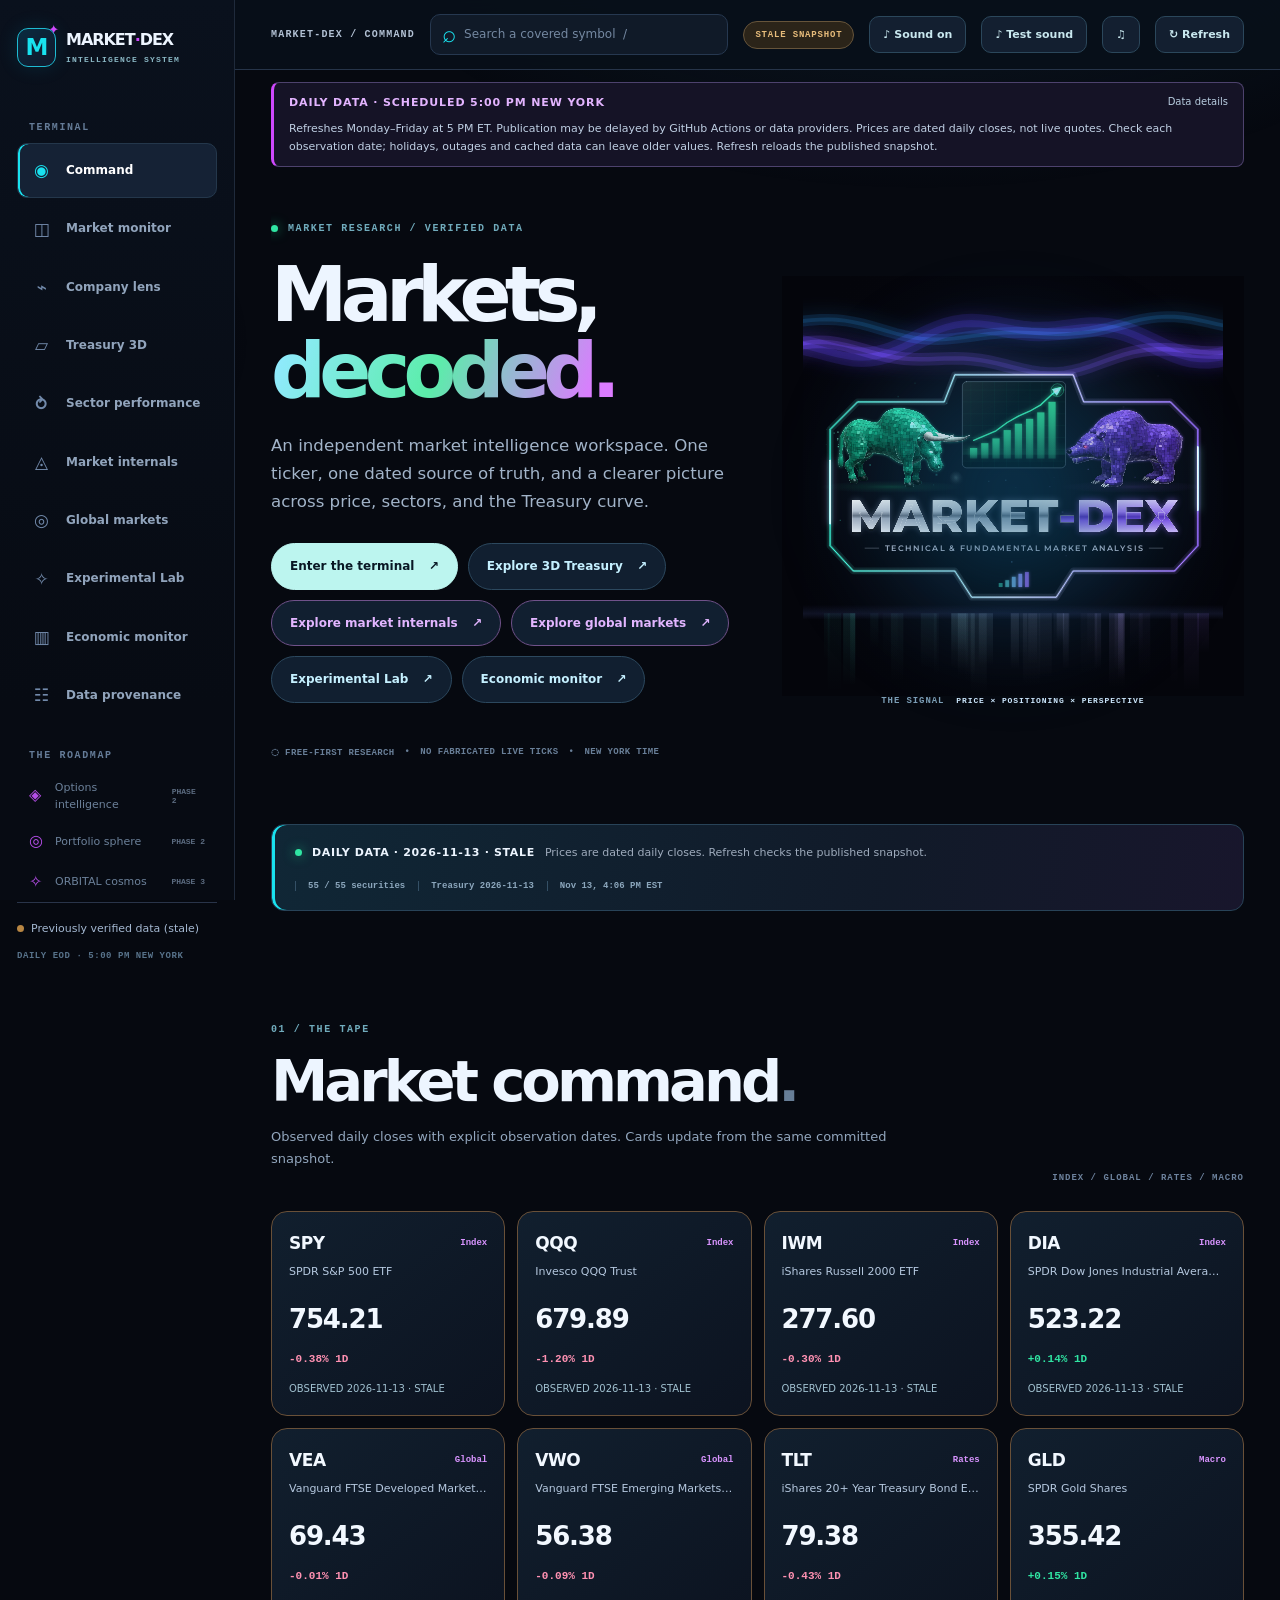
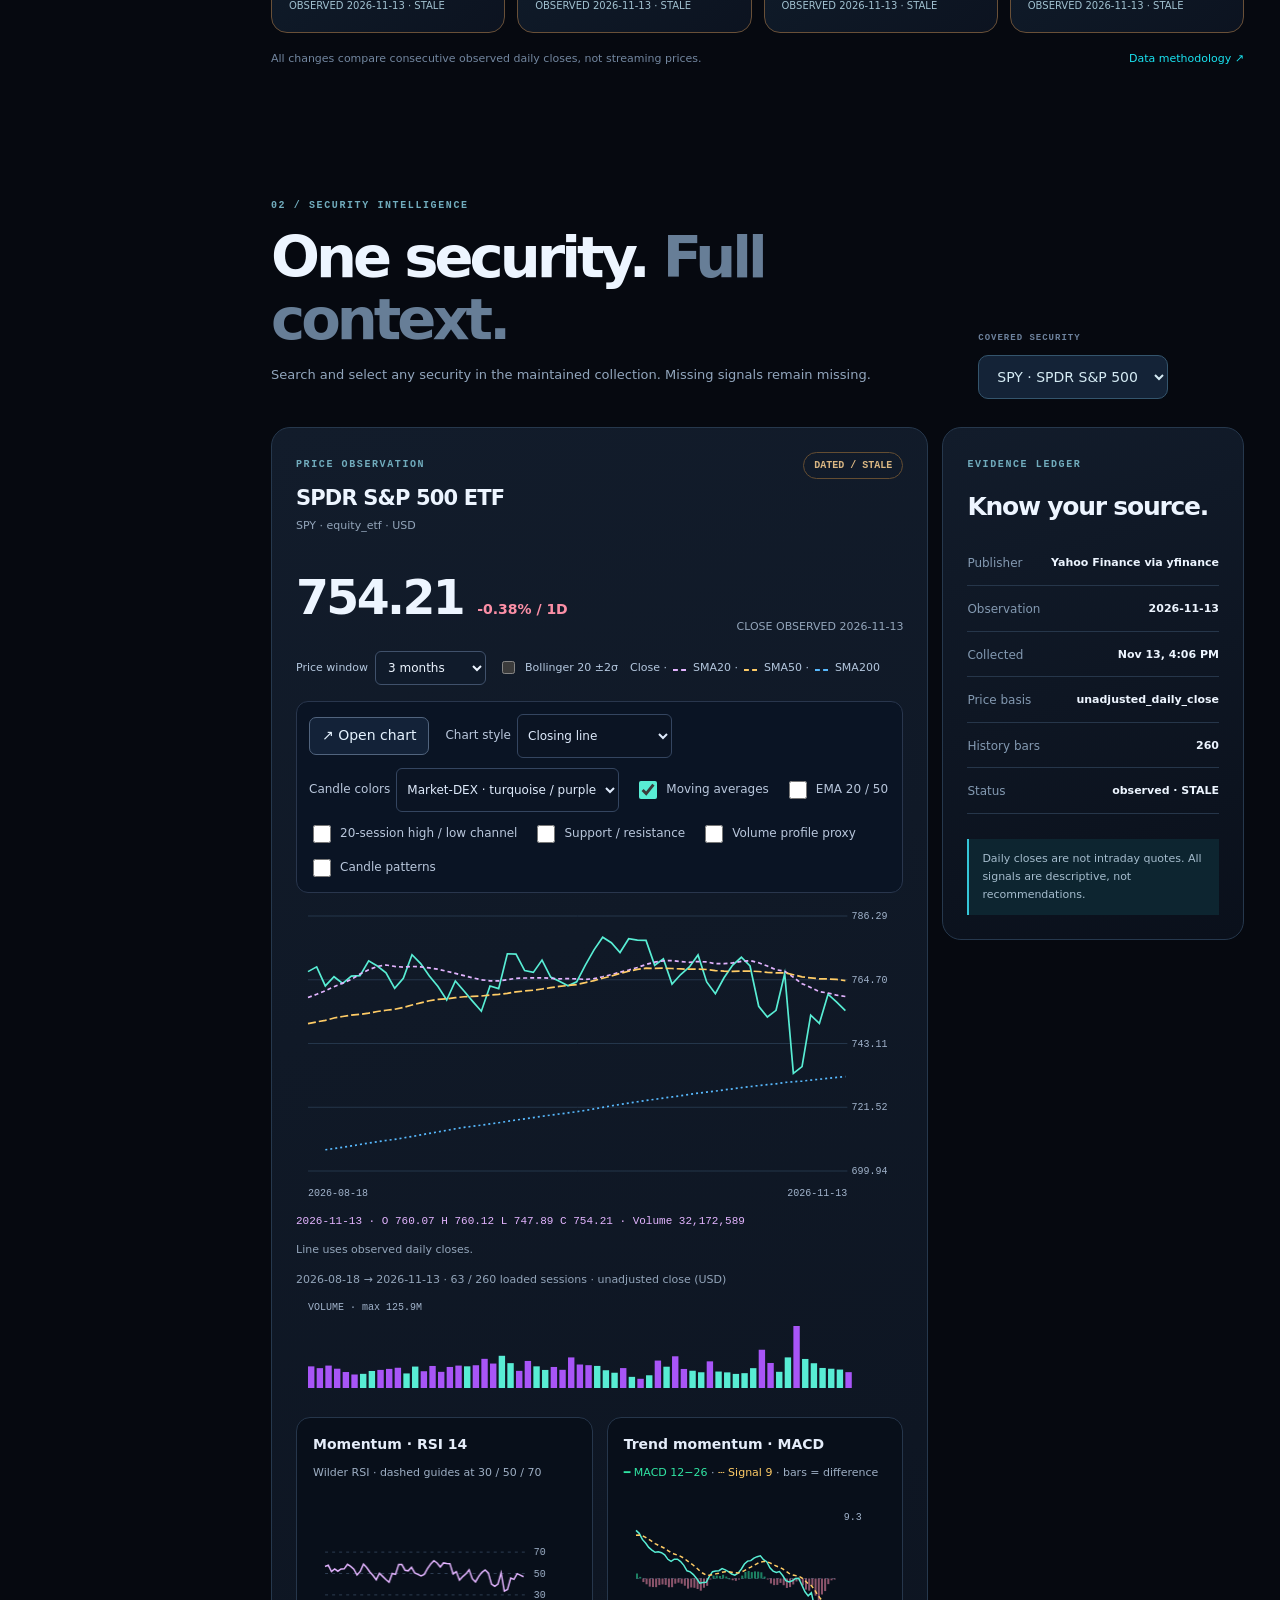
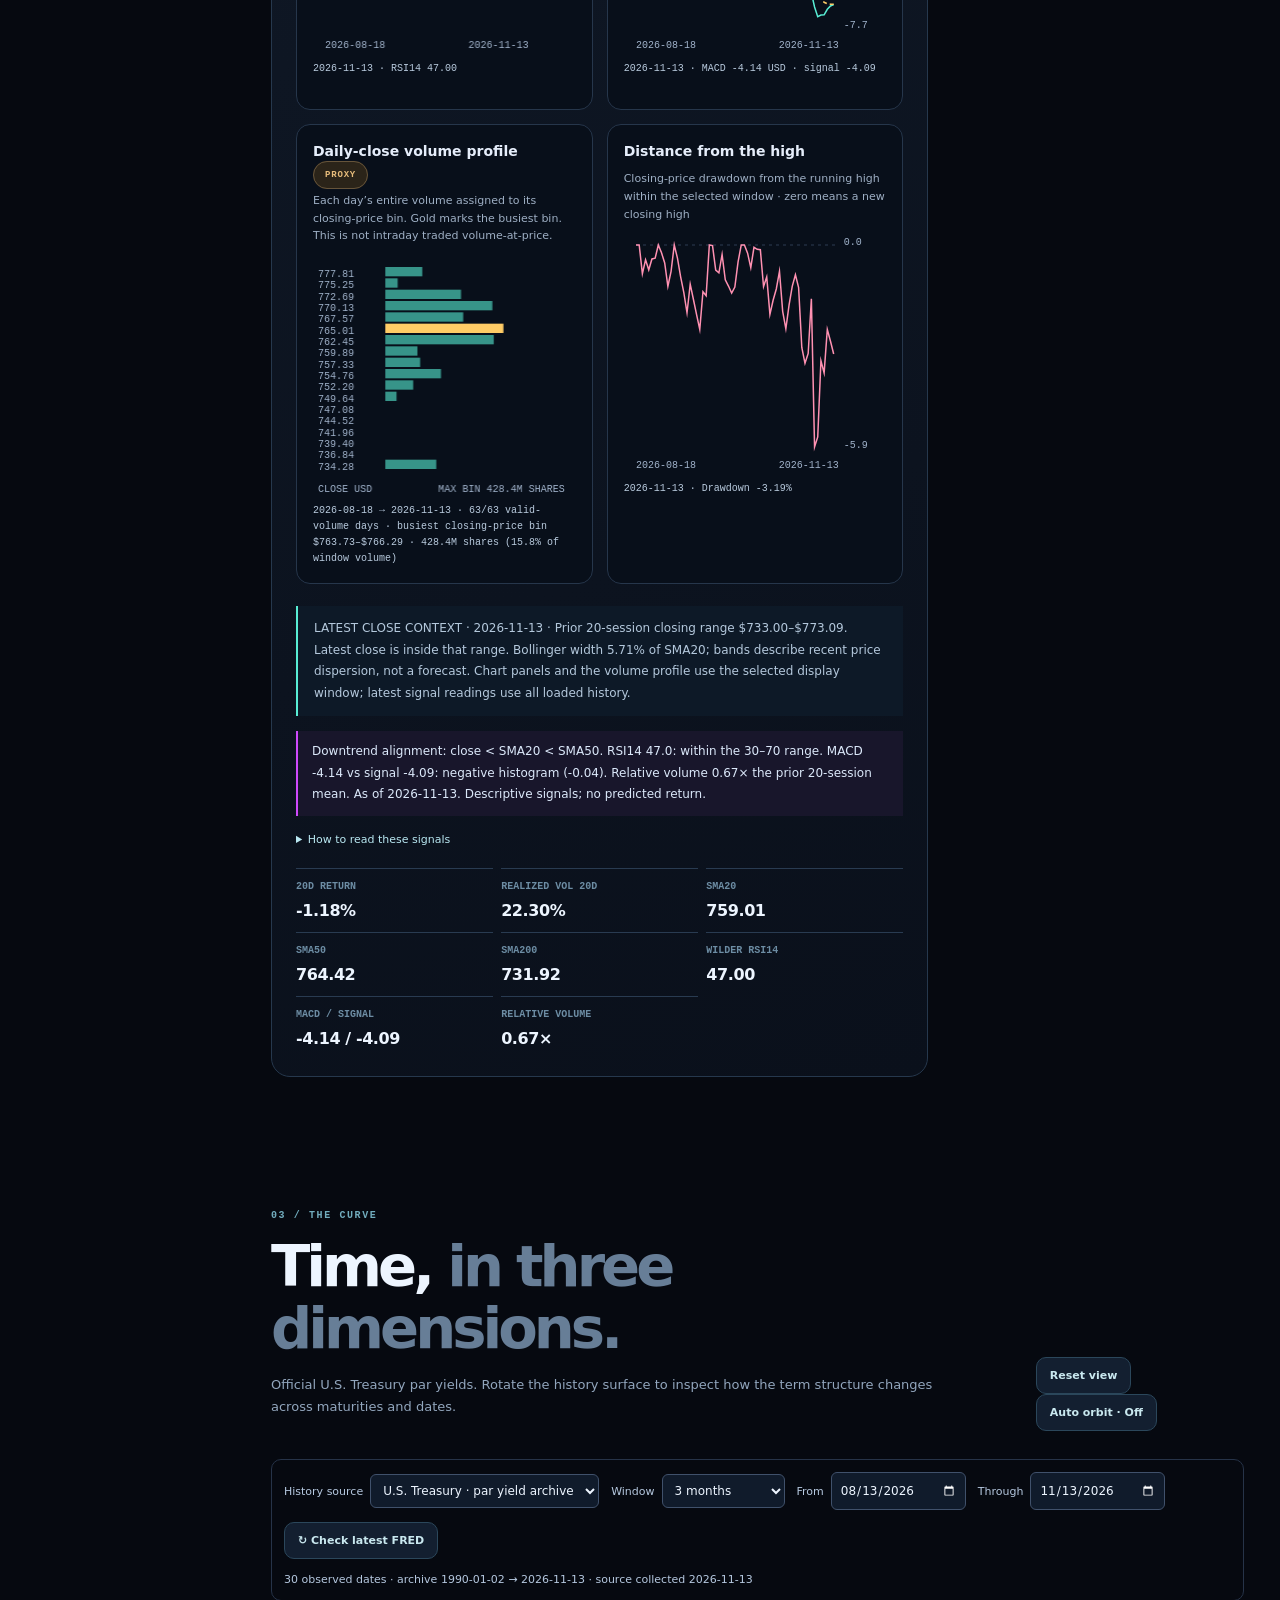
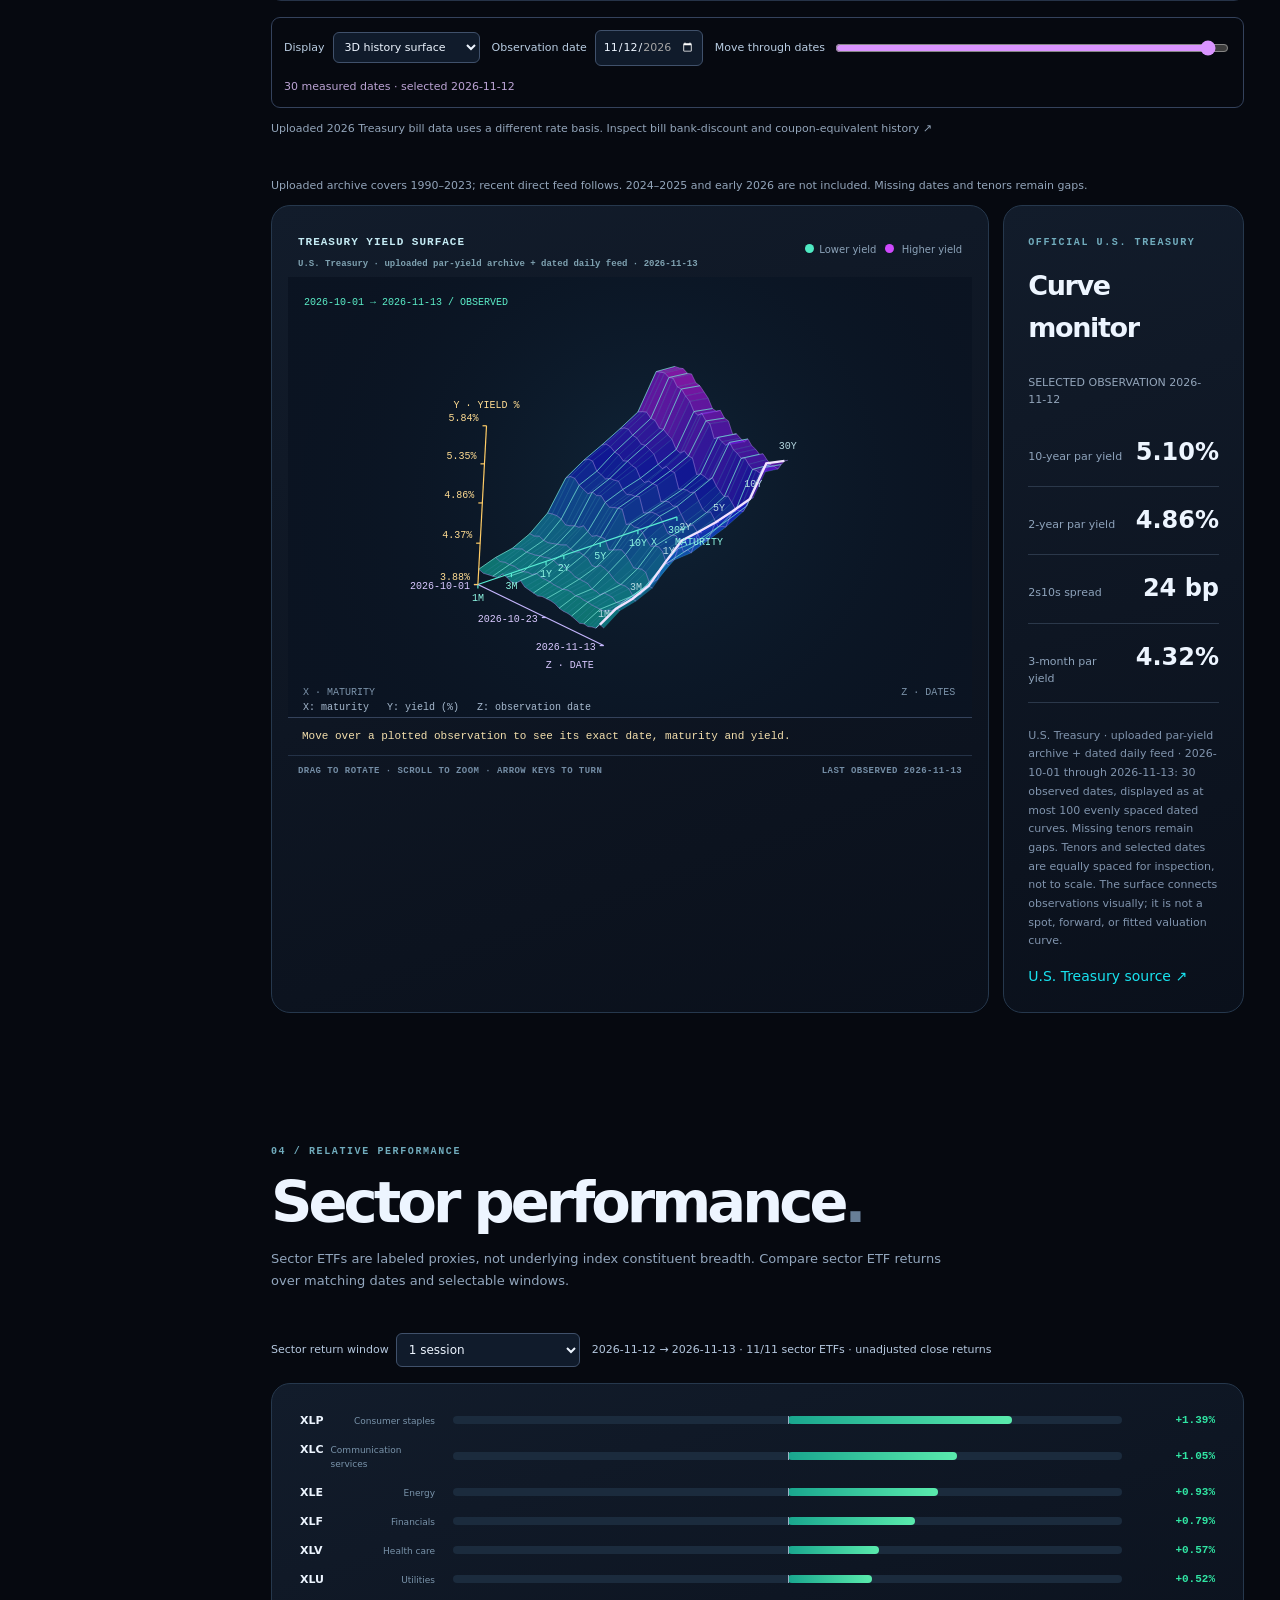
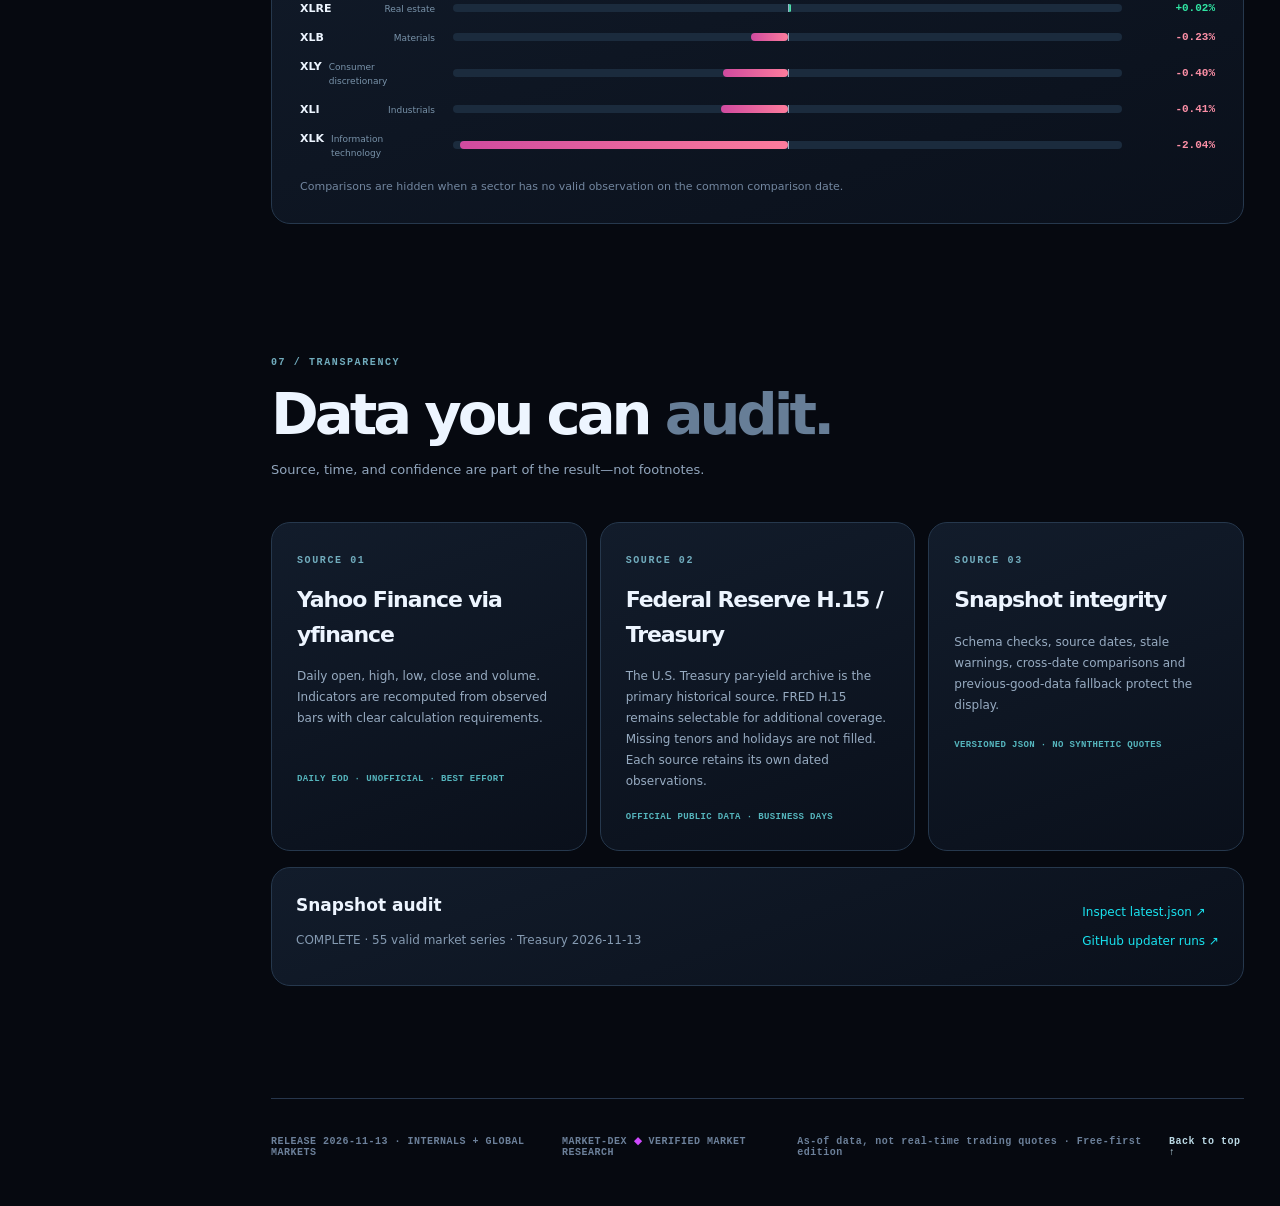
==== index.html @ 25bb5c5c "Label Treasury 3D axes with observation dates, maturities and yield percentages" ====
<!DOCTYPE html>

<html lang="en">
<head>
<meta charset="utf-8"/><meta content="width=device-width,initial-scale=1,viewport-fit=cover" name="viewport"/>
<meta content="#060a13" name="theme-color"/><meta content="MARKET-DEX, the source-verified end-of-day market intelligence terminal. Free-first prices and official Treasury curves." name="description"/>
<script>document.documentElement.dataset.view=["internals","global","lab","economy"].includes(location.hash.slice(1))?location.hash.slice(1):"terminal";</script>
<link as="fetch" crossorigin="" href="data/treasury-recent.json" rel="preload"/>
<script src="rates-data.js?v=research-20261113"></script>
<title>MARKET-DEX | Market Intelligence Terminal</title>
<link href="assets/logo-mini.png" rel="icon" type="image/png"/><link href="styles.css?v=research-20261113" rel="stylesheet"/>
<script defer="" src="views.js?v=research-20261113"></script><script defer="" src="sound.js?v=research-20261113"></script><script defer="" src="lab.js?v=research-20261113"></script><script defer="" src="explore-math.js?v=research-20261113"></script><script defer="" src="explore.js?v=research-20261113"></script><script defer="" src="technical.js?v=history-20261113b"></script><script defer="" src="curve-math.js?v=research-20261113"></script><script defer="" src="app.js?v=axes-20261113c"></script>
<link rel="stylesheet" href="economy.css?v=research-20261113"/><script defer src="economy.js?v=history-20261113b"></script>
<link rel="stylesheet" href="technical-workspace.css?v=history-20261113b"/>
</head>
<body>
<div aria-hidden="true" class="ambient"></div>
<div class="shell">
<aside aria-label="Primary navigation" class="rail">
<a aria-label="Market Dex home" class="rail-brand" href="#top"><span class="glyph">M<span>✦</span></span><span>MARKET<span class="accent">·</span>DEX<small>INTELLIGENCE SYSTEM</small></span></a>
<div class="rail-divide"></div><p class="rail-kicker">TERMINAL</p>
<nav class="nav"><a class="on" href="#top"><span>◉</span> Command</a><a href="#markets"><span>◫</span> Market monitor</a><a href="#research"><span>⌁</span> Company lens</a><a href="#rates"><span>▱</span> Treasury 3D</a><a href="#breadth"><span>⥁</span> Sector performance</a><a href="#internals"><span>◬</span> Market internals</a><a href="#global"><span>◎</span> Global markets</a><a href="#lab"><span>✧</span> Experimental Lab</a><a href="#economy"><span>▥</span> Economic monitor</a><a href="#sources"><span>☷</span> Data provenance</a></nav>
<p class="rail-kicker" style="margin-top:27px">THE ROADMAP</p><div class="rail-soon"><span>◈</span> Options intelligence <i>PHASE 2</i></div><div class="rail-soon"><span>◎</span> Portfolio sphere <i>PHASE 2</i></div><div class="rail-soon"><span>✧</span> ORBITAL cosmos <i>PHASE 3</i></div>
<div class="rail-foot"><div class="status-dot" id="railDot"></div><span id="railStatus">Waiting for verified snapshot</span><small>DAILY EOD · 5:00 PM NEW YORK</small></div>
</aside>
<div class="work">
<header class="topbar"><div class="breadcrumb">MARKET-DEX <span>/</span> COMMAND</div><div class="search-wrap"><label class="sr" for="search">Search loaded ticker</label><span>⌕</span><input aria-label="Search covered symbols" autocomplete="off" id="search" placeholder="Search a covered symbol  /" spellcheck="false" type="search"/><div class="search-dropdown" hidden="" id="searchResults"></div></div><span class="chip" id="topStatus">AWAITING DATA</span><button aria-pressed="false" class="quiet-btn" id="soundToggle" type="button">♪ Enable sound</button><button class="quiet-btn" id="soundReplay" type="button" title="Enable audio and replay the arcade startup tune">♪ Test sound</button><button class="quiet-btn" id="soundSettings" type="button" title="Audio player and volume controls">♫</button><span id="soundStatus" class="sr" role="status"></span><button class="quiet-btn" id="refreshBtn" title="Reload the newest published snapshot" type="button">↻ Refresh</button></header>
<main id="top"><nav aria-label="Research views" class="view-switcher"><a href="#top">← Command home</a><div><a href="#internals">Market Internals</a><a href="#global">Global Markets</a><a href="#lab">Experimental Lab</a><a href="#economy">Economic monitor</a></div></nav>
<details aria-label="Data refresh notice" class="data-notice compact-notice"><summary><strong>DAILY DATA · SCHEDULED 5:00 PM NEW YORK</strong><small>Data details</small></summary><p>Refreshes Monday–Friday at 5 PM ET. Publication may be delayed by GitHub Actions or data providers. Prices are dated daily closes, not live quotes. Check each observation date; holidays, outages and cached data can leave older values. Refresh reloads the published snapshot.</p></details>
<section aria-label="Market Dex command home" class="hero reveal"><div class="hero-copy"><div class="kicker"><span class="pip"></span> MARKET RESEARCH / VERIFIED DATA</div><h1>Markets, <em>decoded.</em></h1><p>An independent market intelligence workspace. One ticker, one dated source of truth, and a clearer picture across price, sectors, and the Treasury curve.</p><div class="hero-actions"><a class="primary" href="#markets">Enter the terminal <span>↗</span></a><a class="secondary" href="#rates">Explore 3D Treasury <span>↗</span></a><a class="secondary internals-cta" href="#internals">Explore market internals <span>↗</span></a><a class="secondary globe-cta" href="#global">Explore global markets <span>↗</span></a><a class="secondary" href="#lab">Experimental Lab <span>↗</span></a><a class="secondary" href="#economy">Economic monitor <span>↗</span></a></div><div class="hero-metadata"><span>◌ FREE-FIRST RESEARCH</span><span>•</span><span>NO FABRICATED LIVE TICKS</span><span>•</span><span>NEW YORK TIME</span></div></div><div class="hero-logo"><div class="hero-halo"></div><iframe title="Market-DEX animated bull and bear logo" src="assets/loading-animation.html" sandbox="allow-scripts" style="width:100%;height:420px;border:0" loading="eager"></iframe><div class="hero-caption"><span>THE SIGNAL</span><b>PRICE × POSITIONING × PERSPECTIVE</b></div></div></section>
<section class="system-strip"><div><span class="pip"></span><b id="asofHeadline">FIRST VERIFIED RUN PENDING</b><small id="asofDetail">The website never substitutes sample market prices.</small></div><div class="system-side"><span id="coverageCount">0 / 35 securities</span><span id="treasuryCoverage">Treasury pending</span><span id="generatedAt">Not generated</span></div></section>
<section class="section reveal" id="markets"><div class="section-heading"><div><span class="eyebrow">01 / THE TAPE</span><h2>Market command<span class="dim">.</span></h2><p>Observed daily closes with explicit observation dates. Cards update from the same committed snapshot.</p></div><div class="overline">INDEX / GLOBAL / RATES / MACRO</div></div><div class="watch-grid" id="watchGrid"><div class="empty-card">Awaiting a verified end-of-day price snapshot from yfinance.</div></div><div class="row-note"><span>All changes compare consecutive observed daily closes, not streaming prices.</span><a href="#sources">Data methodology ↗</a></div></section>
<section class="section reveal" id="research"><div class="section-heading"><div><span class="eyebrow">02 / SECURITY INTELLIGENCE</span><h2>One security. <span class="dim">Full context.</span></h2><p>Search and select any security in the maintained collection. Missing signals remain missing.</p></div><div><label class="field-caption" for="symbolSelect">COVERED SECURITY</label><select aria-label="Selected instrument" class="symbol-select" id="symbolSelect"><option value="SPY">SPY</option></select></div></div><div class="research-grid"><div class="glass large"><div class="panel-header"><div><span class="eyebrow">PRICE OBSERVATION</span><h3 id="companyName">Select a covered instrument</h3><div class="muted small" id="companyMeta">No data loaded</div></div><span class="data-tag" id="quoteTag">PENDING</span></div><div class="price-head"><div><b id="companyPrice">—</b><span id="companyChange">—</span></div><div class="small muted" id="companyDate">Last observed close unavailable</div></div><div class="chart-controls"><label>Price window <select id="priceRange"><option value="ytd">YTD</option><option value="21">1 month</option><option selected="" value="63">3 months</option><option value="126">6 months</option><option value="252">1 year</option><option value="0">All available</option></select></label><label><input type="checkbox" id="bollingerToggle"/> Bollinger 20 ±2σ</label><span>Close · <i class="key sma20"></i> SMA20 · <i class="key sma50"></i> SMA50 · <i class="key sma200"></i> SMA200</span></div><canvas aria-label="Dated closing price history" class="price-canvas" height="248" id="priceCanvas"></canvas><p class="small muted" id="priceCoverage"></p><canvas aria-label="Daily observed trading volume" class="volume-canvas" id="volumeCanvas"></canvas><div class="indicator-grid"><article class="indicator-chart"><h4>Momentum · RSI 14</h4><p>Wilder RSI · dashed guides at 30 / 50 / 70</p><canvas id="rsiCanvas" aria-label="Wilder RSI fourteen-session history with thirty and seventy guides"></canvas><output id="rsiReadout"></output></article><article class="indicator-chart"><h4>Trend momentum · MACD</h4><p><span class="pos">━ MACD 12−26</span> · <span class="signal-key">┄ Signal 9</span> · bars = difference</p><canvas id="macdCanvas" aria-label="MACD and signal histories with positive and negative histogram"></canvas><output id="macdReadout"></output></article><article class="indicator-chart"><h4>Daily-close volume profile <span class="chip">PROXY</span></h4><p>Each day’s entire volume assigned to its closing-price bin. Gold marks the busiest bin. This is not intraday traded volume-at-price.</p><canvas id="profileCanvas" aria-label="Daily-close volume profile proxy by closing-price bucket"></canvas><output id="profileReadout"></output></article><article class="indicator-chart drawdown-panel"><h4>Distance from the high</h4><p>Closing-price drawdown from the running high within the selected window · zero means a new closing high</p><canvas id="drawdownCanvas" aria-label="Closing price drawdown percentage from selected-window running high"></canvas><output id="drawdownReadout"></output></article></div><div id="technicalDetail" class="technical-detail"></div><div aria-live="polite" class="technical-summary" id="technicalSummary"></div><details class="indicator-methods"><summary>How to read these signals</summary><p>SMA20/50/200 use 20/50/200 observed closes. RSI14 uses Wilder smoothing, seeded with the first 14 changes; above 70 indicates strong/extended momentum and below 30 weak/oversold momentum, neither guarantees reversal. MACD is EMA12 minus EMA26, with an EMA9 signal seeded from its first 9 valid values. Relative volume compares the latest volume with the previous 20 observed sessions. Indicators use all loaded history before the chart window is selected. Prices are unadjusted and splits/dividends may distort signals. Bollinger Bands use SMA20 ±2 population standard deviations of the last 20 closes; touching a band does not establish a reversal. Drawdown uses the selected window’s running highest close. The prior 20-session closing range excludes the latest close and is context, not a guaranteed support/resistance level. RSI and MACD are calculated before filtering the display window. Missing history is never filled. <a href="https://www.fidelity.com/learning-center/trading-investing/technical-analysis" target="_blank" rel="noopener">Indicator education ↗</a></p></details><div class="metric-row" id="companyMetrics"><span>—</span></div></div><div class="glass side-panel"><span class="eyebrow">EVIDENCE LEDGER</span><h3>Know your source.</h3><div class="ledger" id="quoteLedger"><p>Market prices are not populated until a validated updater successfully runs.</p></div><div class="source-disclaimer">Daily closes are not intraday quotes. All signals are descriptive, not recommendations.</div></div></div></section>
<section class="section reveal" id="rates"><div class="section-heading"><div><span class="eyebrow">03 / THE CURVE</span><h2>Time, <span class="dim">in three dimensions.</span></h2><p>Official U.S. Treasury par yields. Rotate the history surface to inspect how the term structure changes across maturities and dates.</p></div><div class="curve-toolbar"><button class="quiet-btn" id="curveReset" type="button">Reset view</button><button aria-pressed="false" class="quiet-btn" id="curveSpin" type="button">Auto orbit · Off</button></div></div><div class="chart-controls curve-controls"><label>History source <select id="curveSource"><option value="treasury">U.S. Treasury · par yield archive</option><option value="fred">Federal Reserve / FRED</option></select></label><label>Window <select id="curveRange"><option value="ytd">YTD</option><option value="1">1 month</option><option selected="" value="3">3 months</option><option value="12">1 year</option><option value="60">5 years</option><option value="120">10 years</option><option value="0">All since 1990</option><option value="custom">Custom dates</option></select></label><label>From <input id="curveFrom" type="date"/></label><label>Through <input id="curveTo" type="date"/></label><button class="quiet-btn" id="fredRefresh" type="button">↻ Refresh FRED</button><span id="curveHistoryStatus" role="status">Loading FRED history…</span></div><div class="curve-date-controls"><label>Display <select id="curveMode"><option value="surface">3D history surface</option><option value="day">Selected-date curve</option></select></label><label>Observation date <input id="curveSelectedDate" type="date"/></label><label class="curve-scrubber">Move through dates <input id="curveObservation" max="0" min="0" step="1" type="range" value="0"/></label><span id="curveSelectionNote" role="status"></span></div><p class="small muted">Uploaded 2026 Treasury bill data uses a different rate basis. <a href="data/treasury-bills.json" target="_blank" rel="noopener">Inspect bill bank-discount and coupon-equivalent history ↗</a></p><p class="small muted" id="fredRefreshResult" role="status"></p><p class="small muted" id="fredPublicationNote">FRED publishes on its own schedule. Refresh checks the latest website snapshot; it does not request a new Federal Reserve observation.</p><div class="rates-grid"><div class="curve-wrap glass"><div class="curve-title"><div><b>TREASURY YIELD SURFACE</b><small id="curveSub">PUBLISHED PAR YIELDS · NO ETF PROXIES</small></div><span class="curve-legend"><i></i>Lower yield <i></i> Higher yield</span></div><div class="canvas-contain"><canvas aria-label="Rotatable three-dimensional Treasury yield surface by maturity and date" height="450" id="curveCanvas" role="img" tabindex="0" width="920"></canvas><div class="curve-empty" id="curveEmpty">No observations in this selection.</div><output aria-live="off" hidden="" id="curveTooltip"></output></div><output aria-live="polite" class="curve-readout" id="curveReadout">Move over the curve to inspect a measured date, maturity and yield. Tap to inspect on touch screens.</output><div class="curve-footer"><span>DRAG TO ROTATE · SCROLL TO ZOOM · ARROW KEYS TO TURN</span><span id="curveAsOf">AS OF —</span></div></div><aside class="glass curve-stats"><span class="eyebrow">OFFICIAL US TREASURY</span><h3>Curve monitor</h3><p class="small muted" id="curveStatsDate">Selected observation —</p><div class="rates-stat"><span>10-year par yield</span><b id="rate10">—</b></div><div class="rates-stat"><span>2-year par yield</span><b id="rate2">—</b></div><div class="rates-stat"><span>2s10s spread</span><b id="spread210">—</b></div><div class="rates-stat"><span>3-month par yield</span><b id="rate3m">—</b></div><p class="rates-caption" id="ratesCaption">This curve shows published constant-maturity par yields, not estimated spot or forward rates.</p><a class="text-link" href="https://home.treasury.gov/resource-center/data-chart-center/interest-rates/TextView?type=daily_treasury_yield_curve" rel="noopener" target="_blank">U.S. Treasury source ↗</a></aside></div></section>
<section class="section reveal" id="breadth"><div class="section-heading"><div><span class="eyebrow">04 / RELATIVE PERFORMANCE</span><h2>Sector performance<span class="dim">.</span></h2><p>Sector ETFs are labeled proxies, not underlying index constituent breadth. Compare sector ETF returns over matching dates and selectable windows.</p></div></div><div class="chart-controls"><label>Sector return window <select id="sectorPeriod"><option value="ytd">YTD</option><option selected="" value="1">1 session</option><option value="5">5 sessions</option><option value="21">1 month / 21 sessions</option><option value="63">3 months / 63 sessions</option><option value="126">6 months / 126 sessions</option><option value="252">1 year / 252 sessions</option></select></label><span id="sectorDates"></span></div><div class="glass sectors"><div class="sector-bars" id="sectorBars"><div class="empty-note">Sector data will appear after a validated update.</div></div><div class="row-note">Comparisons are hidden when a sector has no valid observation on the common comparison date.</div></div></section>
<section class="section reveal explore-section" id="internals"><div class="section-heading"><div><span class="eyebrow">05 / UNDER THE SURFACE</span><h2>Market <span class="dim">internals.</span></h2><p>Look beyond the headline index. Follow participation, leadership and relative strength on matching dates.</p></div><span class="chip">INTERNALS / DAILY EOD</span></div>
<div class="explore-audit"><p id="exploreStatus" role="status">Loading source-dated market internals…</p><button class="quiet-btn" id="exploreRefresh" type="button">↻ Refresh exploration data</button><a class="text-link" href="data/explore.json" rel="noopener" target="_blank">Inspect source snapshot ↗</a></div>
<div aria-label="Market internals views" class="internals-tabs" role="tablist"><button aria-controls="leadershipPanel" aria-selected="true" data-internals-tab="leadership" id="leadershipTab" role="tab" type="button">Index leadership</button><button aria-controls="relativePanel" aria-selected="false" data-internals-tab="relative" id="relativeTab" role="tab" tabindex="-1" type="button">Relative strength</button></div><div aria-labelledby="leadershipTab" id="leadershipPanel" role="tabpanel"><div class="chart-controls"><label>Index proxy <select id="indexUniverse"><option value="SPY">S&amp;P 500 · SPY holdings</option><option value="DIA">Dow Jones 30 · DIA holdings</option></select></label><label>Performance window <select id="internalsPeriod"><option value="ytd">YTD</option><option selected="" value="1">1 session</option><option value="5">5 sessions</option><option value="21">21 sessions</option><option value="63">63 sessions</option></select></label><span id="internalsDates"></span></div>
<div class="glass breadth-overview"><div class="metric-row" id="breadthMetrics"><span>Awaiting validated observations</span></div><p class="small muted" id="breadthCoverage"></p></div>
<div class="leaders-grid"><div class="glass ranking-panel"><span class="eyebrow">TOP 10 / BEST RETURNS</span><h3>Leaders<span class="pos"> ↗</span></h3><div id="leadersList"><p class="empty-note">Official holdings and price data loading…</p></div></div><div class="glass ranking-panel"><span class="eyebrow">TOP 10 / LOWEST RETURNS</span><h3>Laggards<span class="neg"> ↘</span></h3><div id="laggardsList"><p class="empty-note">Official holdings and price data loading…</p></div></div></div><div class="row-note"><span id="rankingCoverage"></span><a class="text-link" href="https://www.ssga.com/library-content/products/fund-data/etfs/us/holdings-daily-us-en-spy.xlsx" id="holdingsSource">Official holdings ↗</a></div>
</div><div aria-labelledby="relativeTab" hidden="" id="relativePanel" role="tabpanel"><div class="ratio-heading"><span class="eyebrow">RELATIVE STRENGTH / SELECT A LENS</span><h3>Participation, concentration &amp; risk appetite.</h3><div class="chart-controls"><label>Ratio return window <select id="ratioPeriod"><option value="ytd">YTD</option><option value="1">1 session</option><option value="5">5 sessions</option><option selected="" value="21">21 sessions</option><option value="63">63 sessions</option><option value="126">126 sessions</option></select></label></div></div><div class="ratio-grid" id="ratioCards"></div><div class="glass ratio-panel"><div class="panel-header"><h3 id="ratioTitle">Relative performance</h3><span class="data-tag">REBASED 100</span></div><canvas aria-label="Selected relative strength ratio history" class="ratio-canvas" id="ratioCanvas" role="img"></canvas><p id="ratioInterpretation"></p><p class="small muted" id="ratioMethod"></p></div></div><div class="source-disclaimer">Descriptive comparisons, not trading recommendations. Adjusted closes account for splits and distributions according to Yahoo’s methodology. Holdings are current dated ETF proxies, not a historical index-membership archive. Missing endpoints are excluded and coverage is shown. The 5 PM New York updater can be delayed.</div>
</section>
<section class="section reveal explore-section" id="global"><div class="section-heading"><div><span class="eyebrow">06 / A WORLD OF MARKETS</span><h2>The global <span class="dim">market field.</span></h2><p>Your 48 country ETFs plus SPY for the United States, across 41 market exposures. Rotate the globe, choose a country, and explore the funds behind the signal.</p></div><span class="chip">HOLOGRAPHIC / 3D</span></div>
<div class="chart-controls"><label>Return window <select id="globalPeriod"><option value="ytd">YTD</option><option selected="" value="1">1 session</option><option value="5">5 sessions</option><option value="21">21 sessions</option><option value="63">63 sessions</option></select></label><label>Region <select id="globalRegion"><option value="all">All regions</option></select></label><label>Find market <input autocomplete="off" id="globalSearch" placeholder="Country or ETF" type="search"/></label></div><p class="small muted" id="globalDates"></p>
<div class="global-layout"><div aria-busy="true" class="glass globe-wrap" id="globeFrame"><div id="globeLoading" role="status"><b>Preparing global markets</b><span id="globeLoadStatus">Loading the country ETF snapshot and geographic boundaries…</span><button class="quiet-btn" id="globeRetry" type="button">Retry globe</button></div><div class="globe-topline"><span class="eyebrow">GLOBAL EQUITY / USD ETF PROXIES</span><div><button class="quiet-btn" id="globeUS" type="button">U.S. · SPY</button><button class="quiet-btn" id="globeFit" type="button">Fit view</button><button class="quiet-btn" id="globeReset" type="button">Reset globe</button><button aria-pressed="false" class="quiet-btn" id="globeOrbit" type="button">Auto orbit · Off</button></div></div><canvas aria-label="Interactive globe with geographically placed country ETF returns. Drag or use arrow keys to rotate. Use the country selector or table for accessible selection." height="530" id="globeCanvas" role="img" tabindex="0" width="800"></canvas><div class="globe-legend"><span class="pos">● Positive</span><span class="neg">● Negative</span><span>● No matching data</span><span>One marker per country · Broad Market fund where available</span></div><p class="small muted" id="mapStatus">Boundaries: Natural Earth 1:110m, public domain. Representative country coordinates; not exchange locations. Hong Kong and Taiwan are separate market exposures.</p></div><aside class="glass country-panel"><label class="field-caption" for="countrySelect">FOCUS A MARKET</label><select class="symbol-select" id="countrySelect"><option>Japan</option></select><div id="countryDetails"><p>Fund observations loading…</p></div></aside></div>
<div class="glass global-table-wrap"><div class="panel-header"><h3>Every market. Every fund.</h3><a class="text-link" download="" href="data/ishares_single_country_etfs.csv">Original ETF list ↗</a></div><div class="table-scroll"><table class="global-table"><caption class="sr">Country ETF performance on common U.S. trading dates</caption><thead><tr><th>Country / market</th><th>ETF / exposure</th><th>Return</th><th>Latest observation</th></tr></thead><tbody id="globalTableBody"><tr><td colspan="4">Awaiting validated country ETF observations.</td></tr></tbody></table></div></div><div class="source-disclaimer">These are USD-listed ETF adjusted-close returns, not live local index readings. Currency moves, hedging, fund expenses, market closing times, holidays and tracking differences affect performance. Marker colors use each country’s Broad Market fund where available; regional filters may choose another segment. Geographic anchors denote market exposure, not exact portfolio locations. Expense ratios from the supplied CSV are preserved in the download but are not asserted as current.</div>
</section>
<section class="section" id="lab"><div class="section-heading"><div><span class="eyebrow">EXPERIMENTAL LAB / INTERACTIVE VIEWS</span><h2>A different <span class="dim">perspective.</span></h2><p>Open your original experiences: market visuals, the complete ATLAS portfolio sphere, and company valuation research.</p></div></div><p class="small muted" id="labStatus" role="status">Checking the latest published lab snapshot…</p><div class="lab-grid"><article class="glass lab-card"><button aria-label="Open Sector Galaxy in enlarged viewer" class="lab-preview" data-lab-open="galaxy" type="button"><span aria-hidden="true" class="lab-art galaxy-art">✧</span><span>Open interactive view ↗</span></button><span class="eyebrow">SECTOR GALAXY</span><h3>Market rotation in space</h3><p>Explore your Sector Galaxy visual with current sector ETF observations and dated holdings.</p><a class="primary" download="" href="downloads/sector-galaxy.zip">Download Sector Galaxy HTML ↓</a></article><article class="glass lab-card"><button aria-label="Open S&amp;P 500 chips in enlarged viewer" class="lab-preview" data-lab-open="chips" type="button"><span aria-hidden="true" class="lab-art chips-art">◉ ◉ ◉</span><span>Open interactive view ↗</span></button><span class="eyebrow">S&amp;P ROULETTE / CHIPS</span><h3>Which numbers hit?</h3><p>Explore your S&amp;P 500 chip-table visual with adjusted prices from the daily market pipeline.</p><a class="primary" download="" href="downloads/sp500-chips.zip">Download S&amp;P 500 chips HTML ↓</a></article><article class="glass lab-card"><button aria-label="Open ATLAS Portfolio Review in enlarged viewer" class="lab-preview" data-lab-open="atlas" type="button"><span aria-hidden="true" class="lab-art galaxy-art">◈</span><span>Open interactive view ↗</span></button><span class="eyebrow">ATLAS PORTFOLIO REVIEW</span><h3>ATLAS Portfolio Review</h3><p>The complete portfolio studio: interactive 3D holdings sphere, Fidelity imports, risk, strategy, rebalancing and investment committee review.</p><p class="small muted">Use the built-in Colab collector and import your file locally. Research and portfolio files are not uploaded to the website or GitHub. Sample data is illustrative.</p><a class="primary" href="experiments/atlas.html" target="_blank" rel="noopener">Open full workspace ↗</a></article><article class="glass lab-card"><button aria-label="Open Company Analysis in enlarged viewer" class="lab-preview" data-lab-open="company" type="button"><span aria-hidden="true" class="lab-art galaxy-art">⌁</span><span>Open interactive view ↗</span></button><span class="eyebrow">COMPANY ANALYSIS</span><h3>Company Analysis</h3><p><a class="primary" href="earnings.html">Earnings Intelligence Lab ↗</a></p><p>The original Equity Intelligence Valuation Studio: company research, valuation models and Monte Carlo analysis.</p><p class="small muted">Use the built-in Colab collector and import your file locally. Research and portfolio files are not uploaded to the website or GitHub. Sample data is illustrative.</p><a class="primary" href="experiments/company.html" target="_blank" rel="noopener">Open full workspace ↗</a></article></div><div class="data-notice"><strong>LIVE VIEWERS + ORIGINAL DOWNLOADS</strong><span>Sector Galaxy and S&amp;P Roulette use source-dated data published by the weekday 5 PM New York workflow. Current ETF holdings are applied to historical prices; this is not a historical-membership backtest. Chips use price returns; a live market-cap feed is not supplied. ATLAS and Company Analysis retain their original Colab collectors, local file imports and sample data; they do not use the shared market feed. The ZIP downloads preserve the original standalone files and their original data behavior.</span></div></section> <section class="section" id="economy" aria-labelledby="economyHeading"><div class="section-heading"><div class="economy-intro"><span class="eyebrow">ECONOMIC PULSE / OFFICIAL RELEASES</span><h2 id="economyHeading">The economy. <span class="dim">In evidence.</span></h2><p>Inflation, labor, growth, housing and policy from official agencies, distributed by the St. Louis Fed. Every reading retains its reference period, units and source.</p></div><button class="quiet-btn" id="economyRefresh">↻ Check published snapshot</button></div><div class="economy-toolbar"><label>Focus <select id="economyFilter"><option>All</option><option>Inflation</option><option>Labor</option><option>Growth</option><option>Housing</option><option>Policy</option></select></label><span class="source-marker">13 SERIES · FREE PUBLIC SOURCES</span></div><output id="economyStatus" class="economy-status" aria-live="polite">Open Economic Pulse to load published observations.</output><div class="economy-cards" id="economyCards" aria-label="Select an economic indicator"></div><div class="economy-detail"><article class="glass economy-chart"><span class="eyebrow">REFERENCE-PERIOD HISTORY</span><h3 id="economyChartTitle">Select an indicator</h3><p id="economyChartMeta"></p><canvas id="economyCanvas" role="img" aria-label="Selected economic indicator history; exact readings are available in the adjacent table"></canvas><output id="economyChartReadout"></output><a id="economySeriesLink" href="https://fred.stlouisfed.org/">Inspect source ↗</a><p id="economyMethod"></p><p id="economyCollected"></p></article><article class="glass economy-observations"><span class="eyebrow">LATEST 24 OBSERVATIONS IN WINDOW</span><h3>Reading ledger</h3><table><thead><tr><th scope="col">Reference period</th><th scope="col">Value</th><th scope="col">Units</th></tr></thead><tbody id="economyTableBody"></tbody></table></article></div><article class="glass economy-sources"><span class="eyebrow">PUBLISHERS / RELEASE CALENDARS</span><h3>Follow the release, not the refresh.</h3><p>Economic readings arrive weekly, monthly or quarterly. A fresh snapshot can correctly show an older reference period. The updater checks available publications hourly during weekday release hours; “Check published snapshot” reloads that file. It does not request a new agency release.</p><div class="economy-source-links"><a href="https://www.bls.gov/schedule/" target="_blank" rel="noopener">BLS releases ↗</a><a href="https://www.bea.gov/news/schedule" target="_blank" rel="noopener">BEA releases ↗</a><a href="https://www.census.gov/economic-indicators/" target="_blank" rel="noopener">Census indicators ↗</a><a href="https://www.dol.gov/ui/data.pdf" target="_blank" rel="noopener">DOL weekly claims ↗</a><a href="https://www.federalreserve.gov/releases/" target="_blank" rel="noopener">Federal Reserve releases ↗</a><a href="https://fred.stlouisfed.org/releases/calendar" target="_blank" rel="noopener">FRED release calendar ↗</a></div><p>Latest available data can be revised and is not a point-in-time archive. Monthly dates identify the month; quarterly dates identify the quarter’s start. Inflation is calculated from published seasonally adjusted indices; GDP growth is annualized quarter over quarter. Daily policy rates are effective market rates, not the FOMC target range. Missing releases remain missing. No consensus estimates, surprise scores or inferred release dates.</p></article></section>

<section class="section reveal" id="sources"><div class="section-heading"><div><span class="eyebrow">07 / TRANSPARENCY</span><h2>Data you can <span class="dim">audit.</span></h2><p>Source, time, and confidence are part of the result—not footnotes.</p></div></div><div class="source-grid"><div class="glass"><span class="eyebrow">SOURCE 01</span><h3>Yahoo Finance via yfinance</h3><p>Daily open, high, low, close and volume. Indicators are recomputed from observed bars with clear calculation requirements.</p><span class="source-marker">DAILY EOD · UNOFFICIAL · BEST EFFORT</span></div><div class="glass"><span class="eyebrow">SOURCE 02</span><h3>Federal Reserve H.15 / Treasury</h3><p>The U.S. Treasury par-yield archive is the primary historical source. FRED H.15 remains selectable for additional coverage. Missing tenors and holidays are not filled. Each source retains its own dated observations.</p><span class="source-marker">OFFICIAL PUBLIC DATA · BUSINESS DAYS</span></div><div class="glass"><span class="eyebrow">SOURCE 03</span><h3>Snapshot integrity</h3><p>Schema checks, source dates, stale warnings, cross-date comparisons and previous-good-data fallback protect the display.</p><span class="source-marker">VERSIONED JSON · NO SYNTHETIC QUOTES</span></div></div><div class="source-detail glass"><div><b>Snapshot audit</b><p id="auditText">Awaiting a first verified run. Click Refresh to check for a published update.</p></div><div class="audit-links"><a href="data/latest.json" rel="noopener" target="_blank">Inspect latest.json ↗</a><a href="https://github.com/denism2013/market-dex-website/actions" rel="noopener" target="_blank">GitHub updater runs ↗</a></div></div></section>
<footer><span id="releaseVersion">RELEASE 2026-11-13 · INTERNALS + GLOBAL MARKETS</span><span>MARKET-DEX <b>◆</b> VERIFIED MARKET RESEARCH</span><span>As-of data, not real-time trading quotes · Free-first edition</span><a href="#top">Back to top ↑</a></footer>
</main>
</div>
</div>
<dialog aria-labelledby="labViewerTitle" id="labViewer"><div class="lab-viewer-head"><div><h2 id="labViewerTitle">Experimental viewer</h2><p id="labViewerStatus" role="status">Preparing visual…</p></div><div><button class="quiet-btn" id="labViewerRefresh" type="button">Refresh viewer</button><button class="quiet-btn" id="labViewerClose" type="button">Close ✕</button></div></div><div id="labFrameHost"></div><p class="lab-viewer-note" id="labViewerNote">Experimental visualization · dated ETF/stock observations · current holdings proxy. Historical cap-weight/index-contribution features have no live cap feed. Close the viewer to stop its 3D rendering.</p></dialog><dialog id="soundDialog" class="sound-dialog"><form method="dialog"><button class="quiet-btn" aria-label="Close sound controls">Close ✕</button></form><span class="eyebrow">ARCADE AUDIO</span><h3>Press play. Start exploring.</h3><p>Original 4.25-second epic startup theme and click effects. If autoplay is blocked, your first interaction starts it; Play and Test sound also work.</p><audio id="startupAudio" controls preload="auto" src="[data-uri]">Your browser does not support audio playback.</audio><label>Interface sound volume <input id="soundVolume" type="range" min="0" max="100" value="65" step="5"/><output id="soundVolumeValue">65%</output></label><p id="audioPlaybackStatus" role="status">Press the audio player’s play button or Test sound.</p><p class="small muted">If the progress bar moves but you hear nothing, check device volume and whether this tab is muted. <a href="[data-uri]" target="_blank" rel="noopener">Open the tune directly ↗</a></p></dialog></body>
</html>
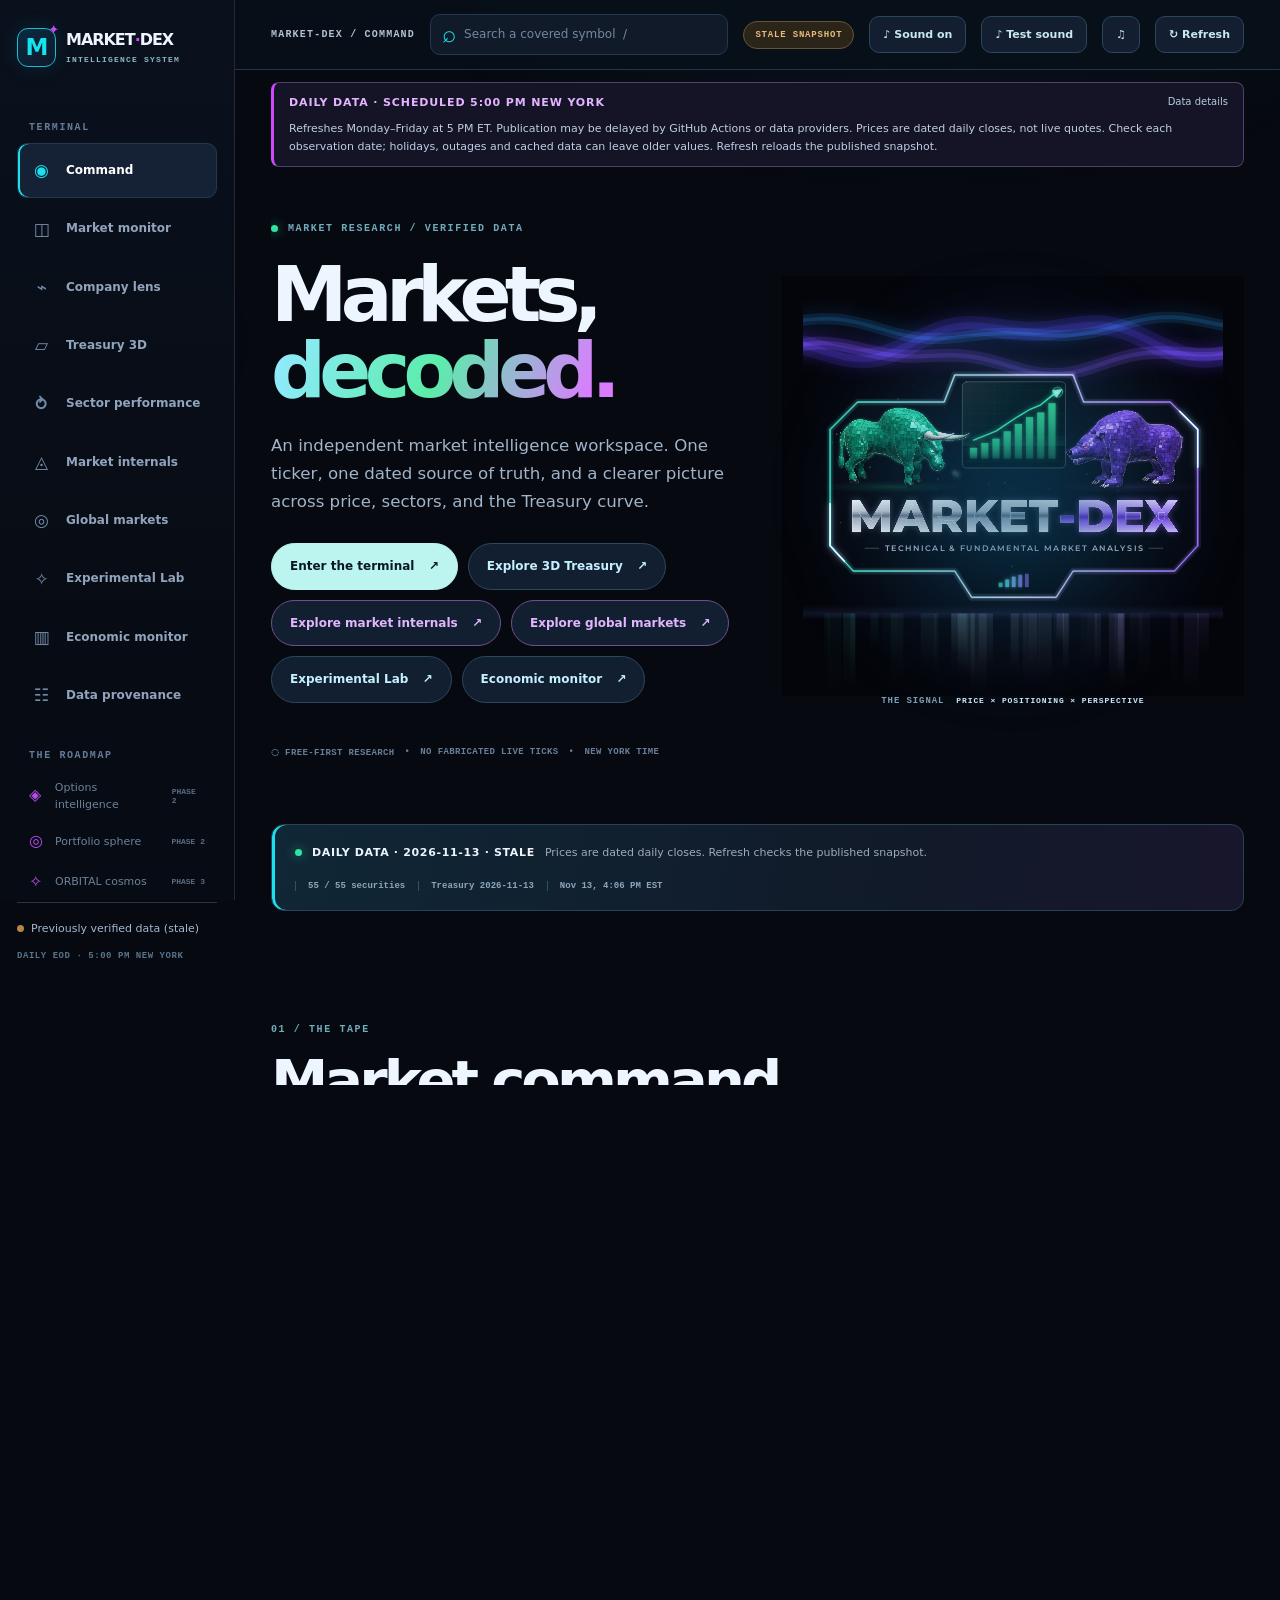
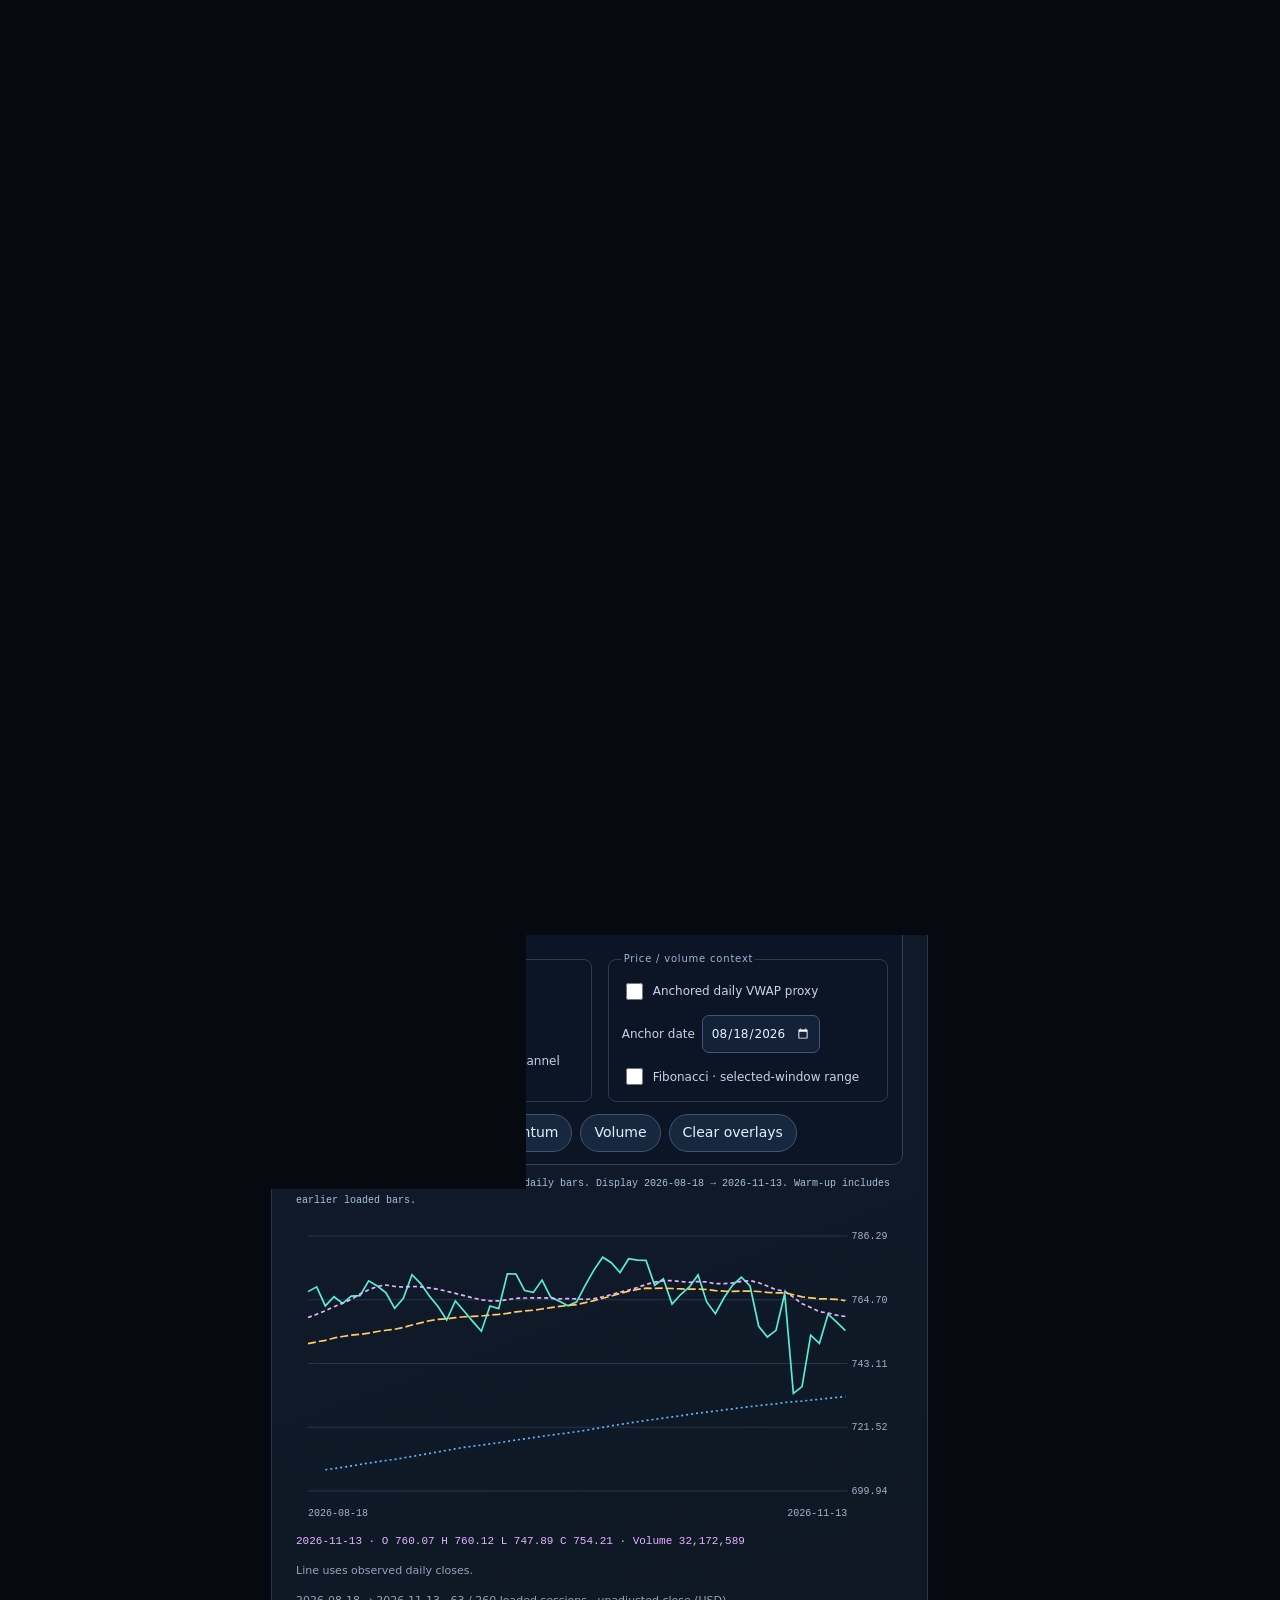
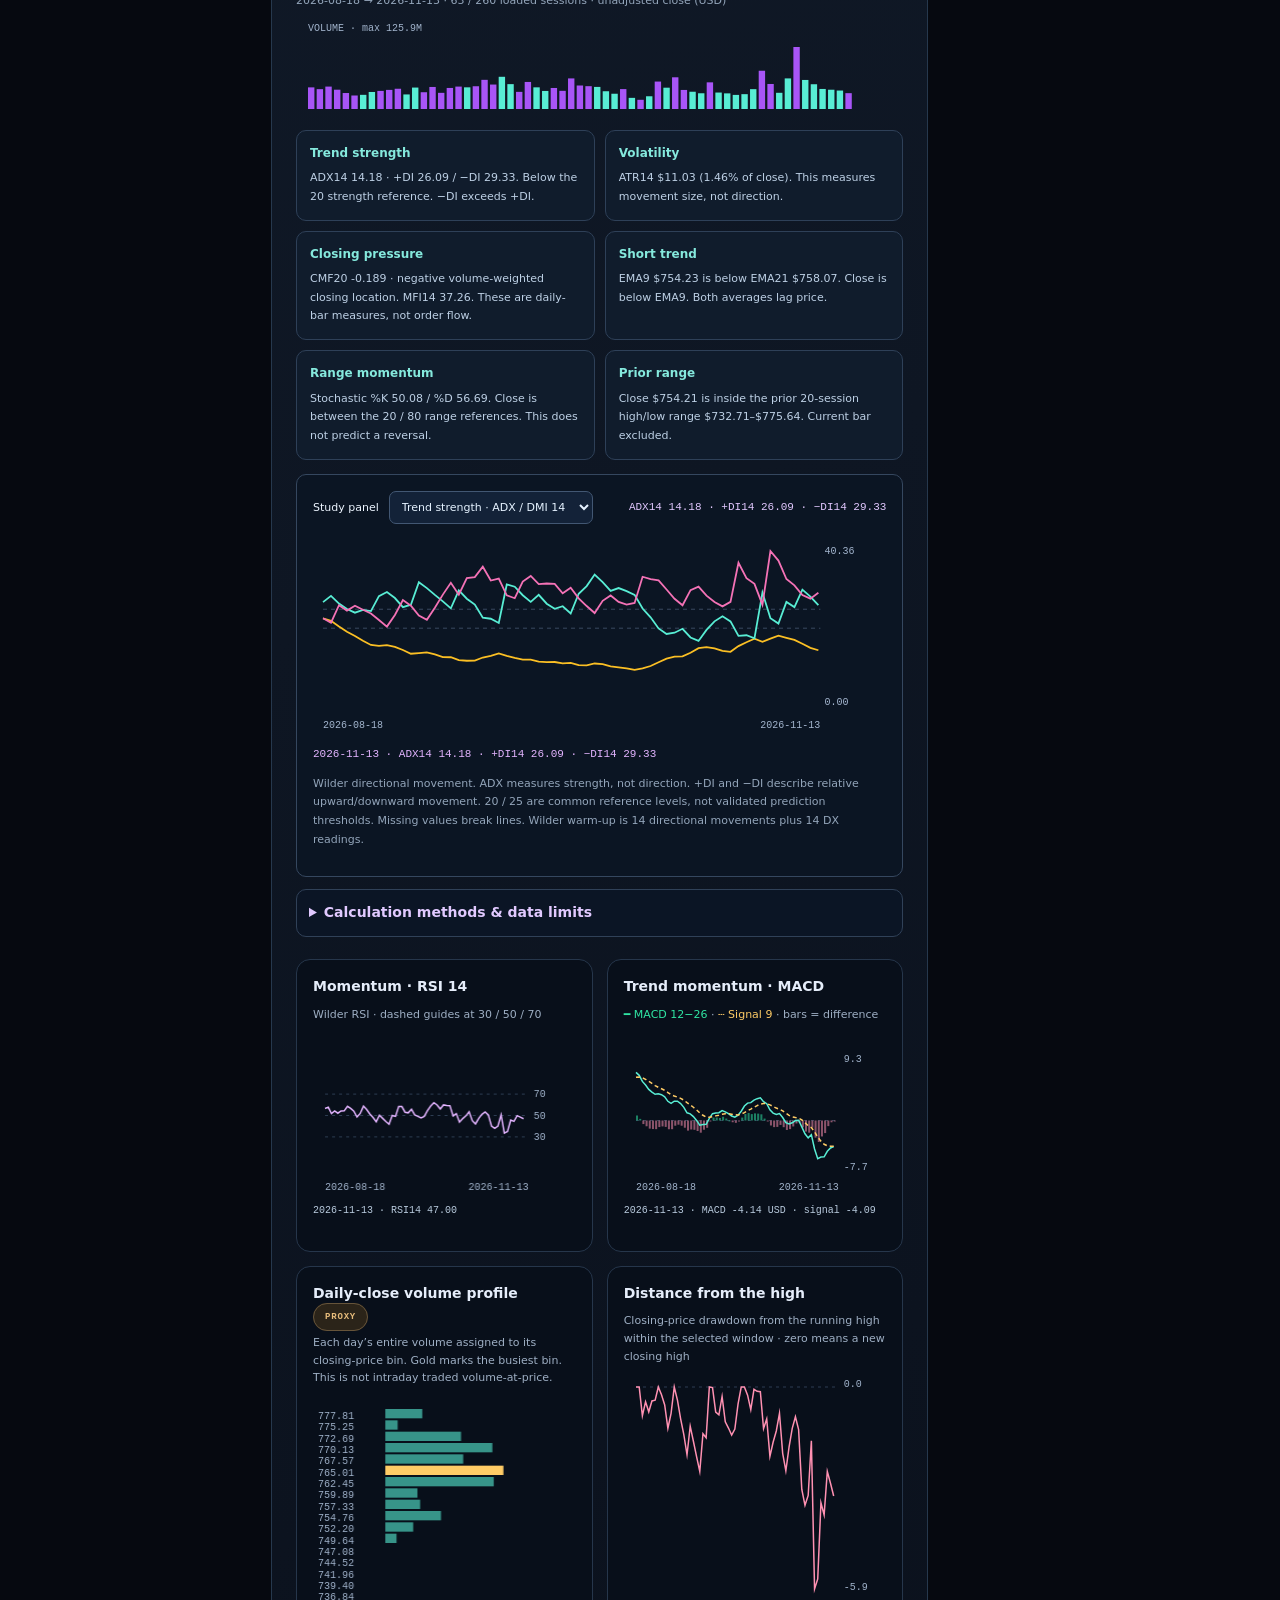
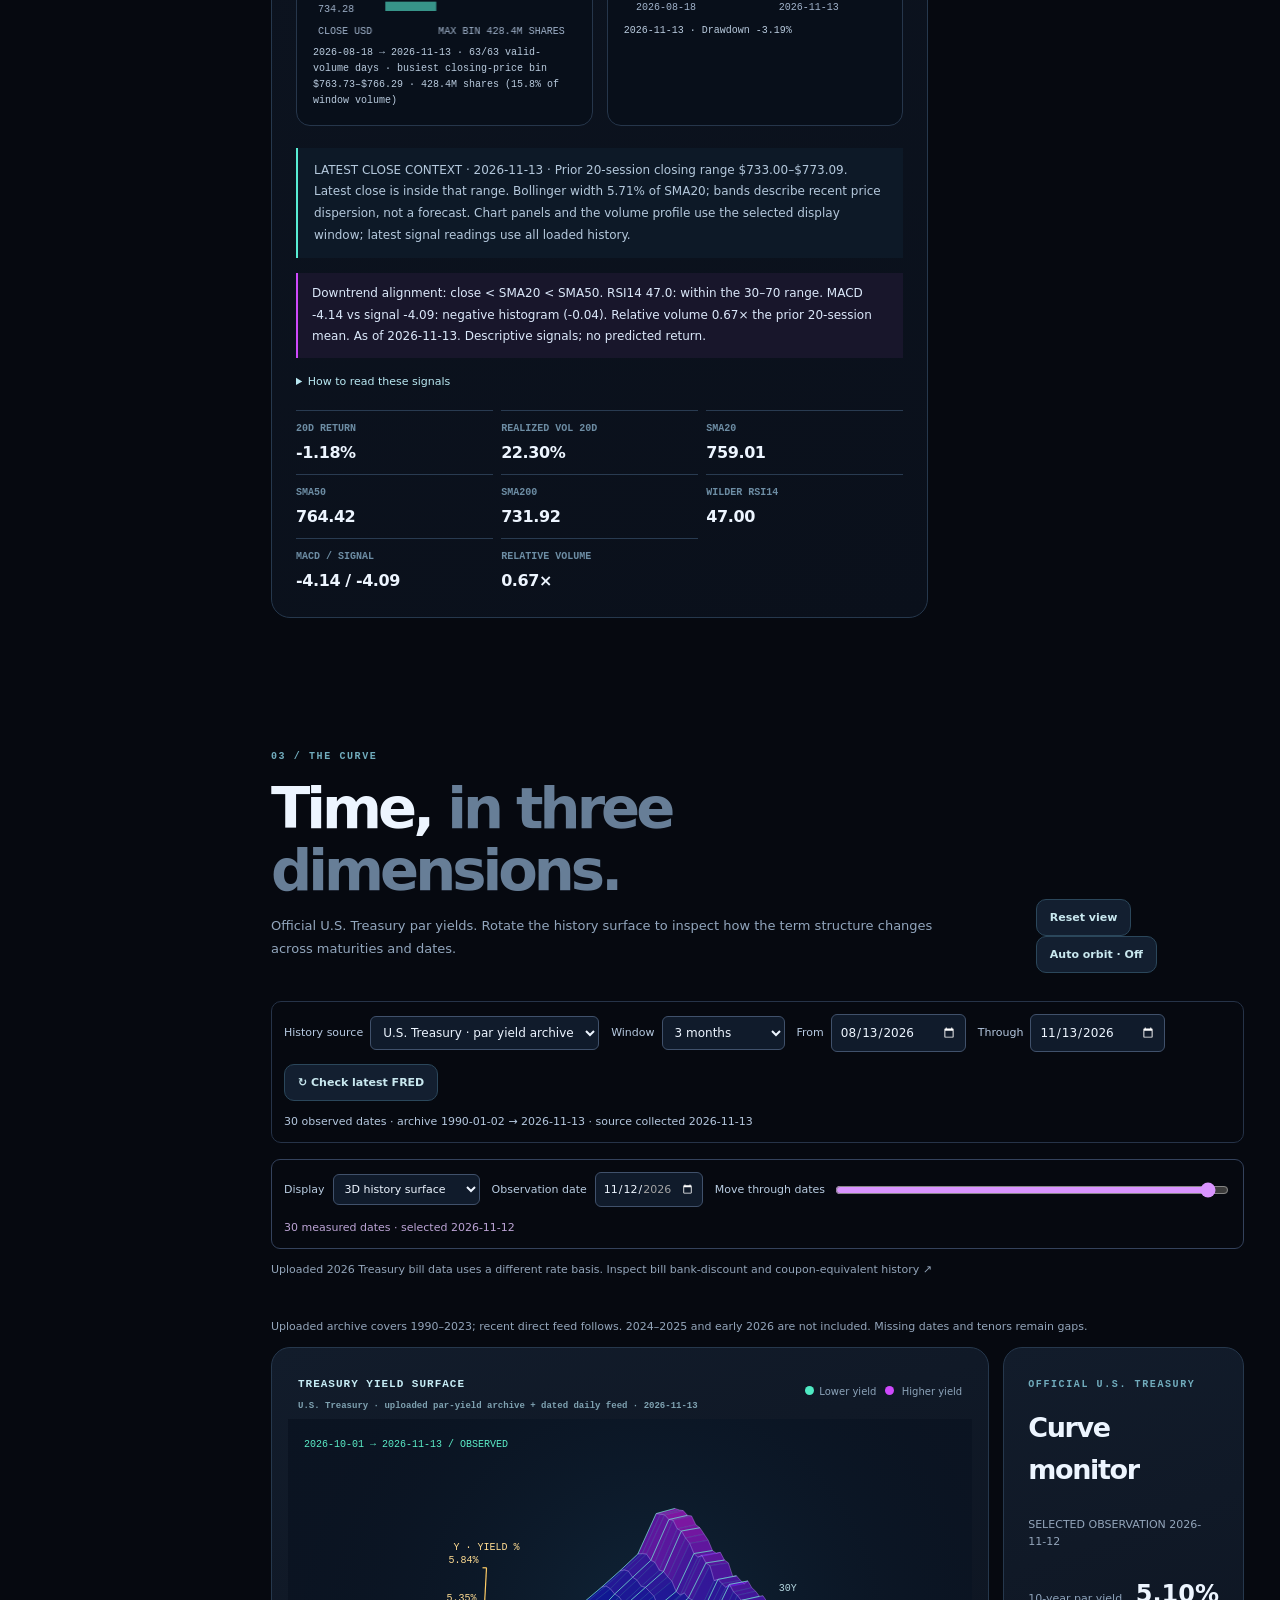
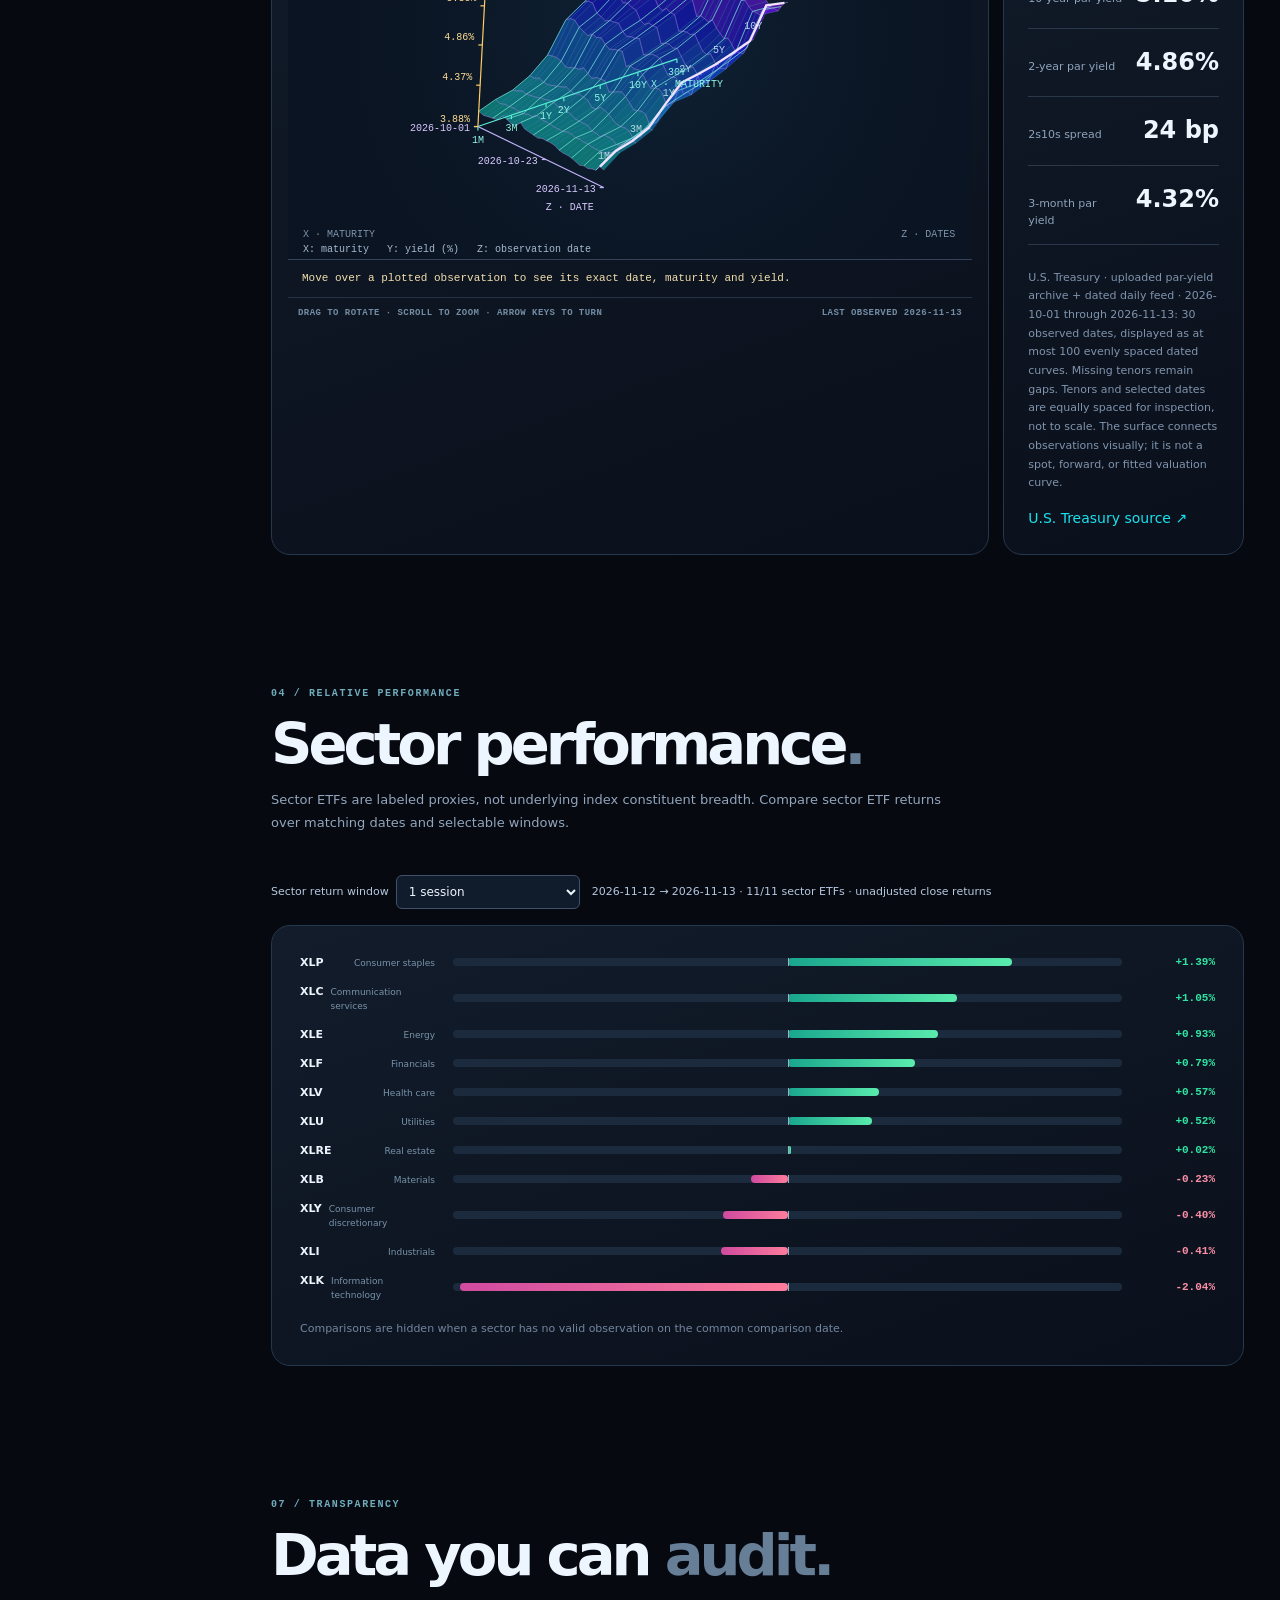
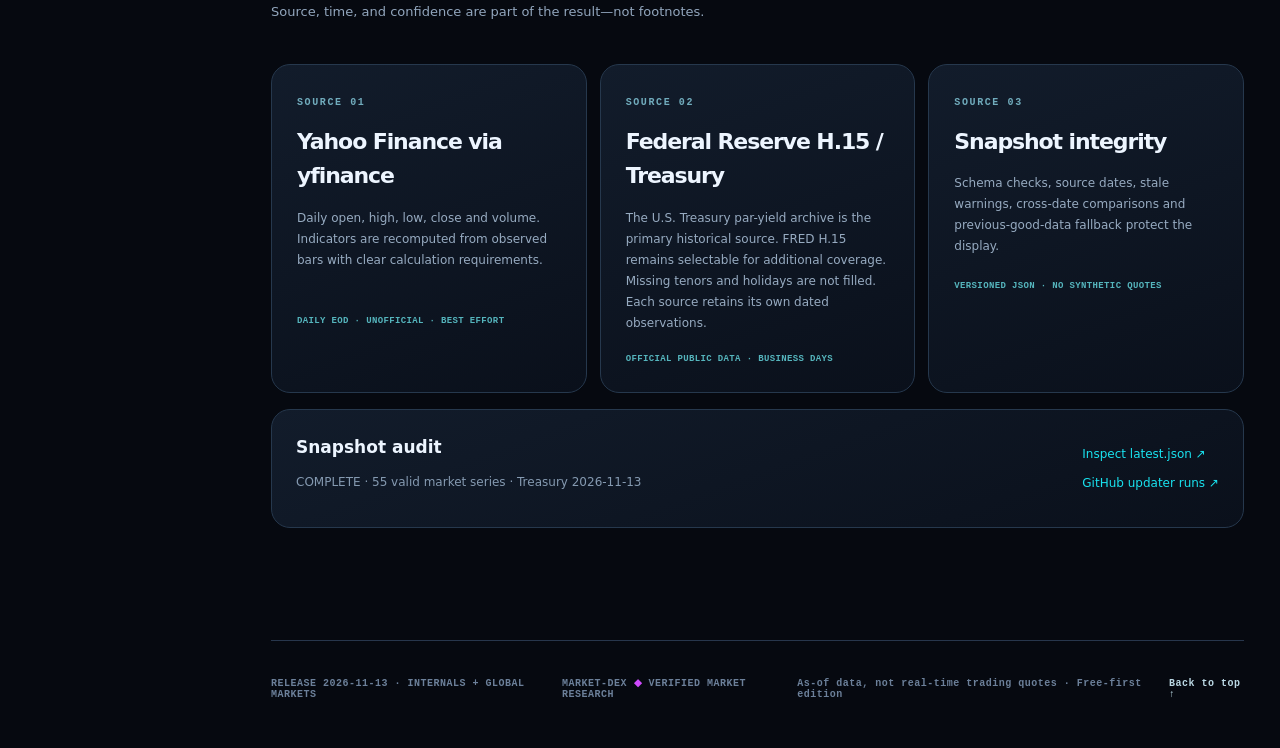
==== commit d8c57f45: "Expand chart study library with validated daily indicators and evidence readouts" ====
--- a/index.html
+++ b/index.html
@@ -9,9 +9,9 @@
 <script src="rates-data.js?v=research-20261113"></script>
 <title>MARKET-DEX | Market Intelligence Terminal</title>
 <link href="assets/logo-mini.png" rel="icon" type="image/png"/><link href="styles.css?v=research-20261113" rel="stylesheet"/>
-<script defer="" src="views.js?v=research-20261113"></script><script defer="" src="sound.js?v=research-20261113"></script><script defer="" src="lab.js?v=research-20261113"></script><script defer="" src="explore-math.js?v=research-20261113"></script><script defer="" src="explore.js?v=research-20261113"></script><script defer="" src="technical.js?v=history-20261113b"></script><script defer="" src="curve-math.js?v=research-20261113"></script><script defer="" src="app.js?v=axes-20261113c"></script>
+<script defer="" src="views.js?v=research-20261113"></script><script defer="" src="sound.js?v=research-20261113"></script><script defer="" src="lab.js?v=research-20261113"></script><script defer="" src="explore-math.js?v=research-20261113"></script><script defer="" src="explore.js?v=research-20261113"></script><script defer src="technical-studies.js?v=studies-20261113"></script><script defer src="technical-insights.js?v=studies-20261113"></script><script defer="" src="technical.js?v=studies-20261113"></script><script defer="" src="curve-math.js?v=research-20261113"></script><script defer="" src="app.js?v=axes-20261113c"></script>
 <link rel="stylesheet" href="economy.css?v=research-20261113"/><script defer src="economy.js?v=history-20261113b"></script>
-<link rel="stylesheet" href="technical-workspace.css?v=history-20261113b"/>
+<link rel="stylesheet" href="technical-workspace.css?v=studies-20261113"/>
 </head>
 <body>
 <div aria-hidden="true" class="ambient"></div>
--- a/technical-workspace.css
+++ b/technical-workspace.css
@@ -3,3 +3,7 @@
 .technical-tools button{background:#132238;color:#e6f3ff;border:1px solid #51647e;padding:7px 12px;border-radius:7px}.technical-tools button:hover{border-color:#58edd4}
 
 .technical-tools select{min-height:44px;max-width:100%;touch-action:manipulation}.technical-tools label{flex-wrap:wrap;min-width:0}.technical-tools{position:relative;z-index:3}.technical-tools input{width:18px;height:18px}@media(max-width:600px){.technical-tools label:has(select){width:100%}.technical-tools select{flex:1;min-width:0}.technical-expanded .technical-tools{position:relative;top:auto}}
+
+.advanced-studies{margin:12px 0}.study-library,.study-methodology{border:1px solid #304158;border-radius:10px;padding:12px;background:#0b1525}.study-library summary,.study-methodology summary{cursor:pointer;font-weight:700;color:#e1c9ff}.study-library summary span{font-size:11px;color:#9eb4d1;margin-left:12px;font-weight:400}.study-overlay-grid{display:grid;grid-template-columns:1fr 1fr;gap:12px;margin:12px 0}.study-overlay-grid fieldset{border:1px solid #293b52;border-radius:8px;display:flex;flex-wrap:wrap;align-content:start;gap:12px;padding:13px}.study-overlay-grid legend{font-size:10px;color:#9fb7d1;letter-spacing:.08em}.study-overlay-grid label{display:flex;align-items:center;gap:7px;font-size:12px;color:#c5d4e8}.study-overlay-grid input[type=checkbox]{accent-color:#58edd4;width:17px;height:17px}.study-overlay-grid input[type=date],.study-panel-heading select{background:#132238;color:#e5f2ff;border:1px solid #425773;border-radius:7px;padding:8px;color-scheme:dark;max-width:100%}.study-presets{display:flex;flex-wrap:wrap;gap:8px;align-items:center}.study-presets span{font-size:11px;color:#9fb2ca;margin-right:8px}.study-presets button{background:#17283e;border:1px solid #3f5470;border-radius:20px;padding:7px 13px;color:#e4edff}.study-presets button:hover{border-color:#58edd4}.study-legend{font:10px/1.7 ui-monospace,monospace;color:#a7c3da;margin:10px 0}.study-evidence{display:grid;grid-template-columns:repeat(2,minmax(0,1fr));gap:10px;margin:14px 0}.study-evidence article{background:#101c2c;border:1px solid #2e4058;border-radius:10px;padding:13px}.study-evidence h4{margin:0 0 7px;color:#85e9dd;font-size:12px}.study-evidence p{font-size:11px;line-height:1.7;color:#bdd0e5;margin:0}.study-oscillator{padding:16px;border:1px solid #35475f;border-radius:10px;background:#0b1523}.study-panel-heading{display:flex;align-items:center;justify-content:space-between;flex-wrap:wrap;gap:12px}.study-panel-heading label{font-size:11px;display:flex;align-items:center;gap:10px;flex-wrap:wrap}.study-panel-heading strong{font:11px ui-monospace,monospace;color:#e2c8ff}.study-oscillator canvas{width:100%;height:195px;display:block;margin-top:15px}.study-oscillator p{line-height:1.7}.study-methodology{margin:12px 0}.study-methodology p{font-size:11px;color:#aebfd5;line-height:1.8}.study-source-links{display:flex;gap:20px;flex-wrap:wrap;font-size:11px;color:#73e6d7}@media(max-width:700px){.study-overlay-grid,.study-evidence{grid-template-columns:1fr}.study-library summary span{display:block;margin:6px 0}.study-panel-heading select{width:100%;font-size:12px}}
+
+.technical-expanded .price-head{margin:12px 0}.technical-expanded .price-head b{font-size:36px}.technical-expanded .study-library summary{font-size:13px}.technical-expanded .technical-tools{position:relative;top:auto}
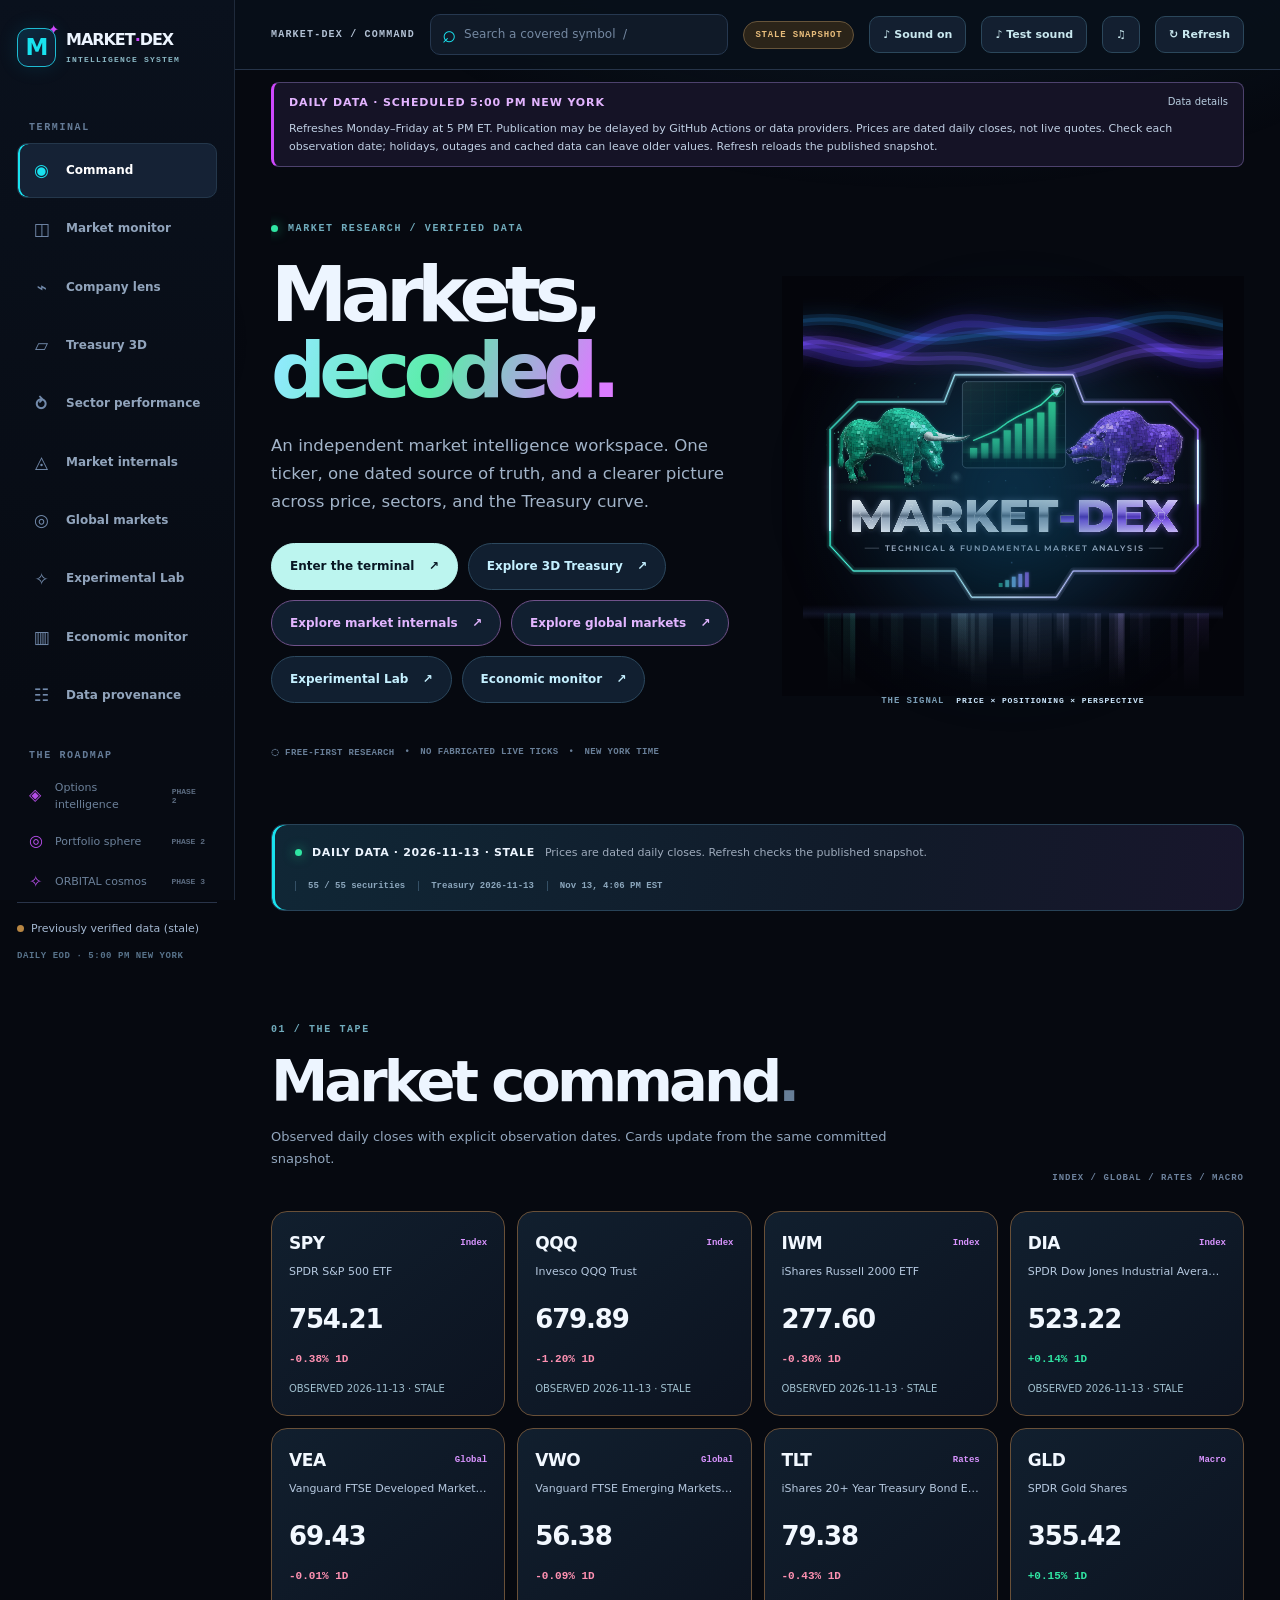
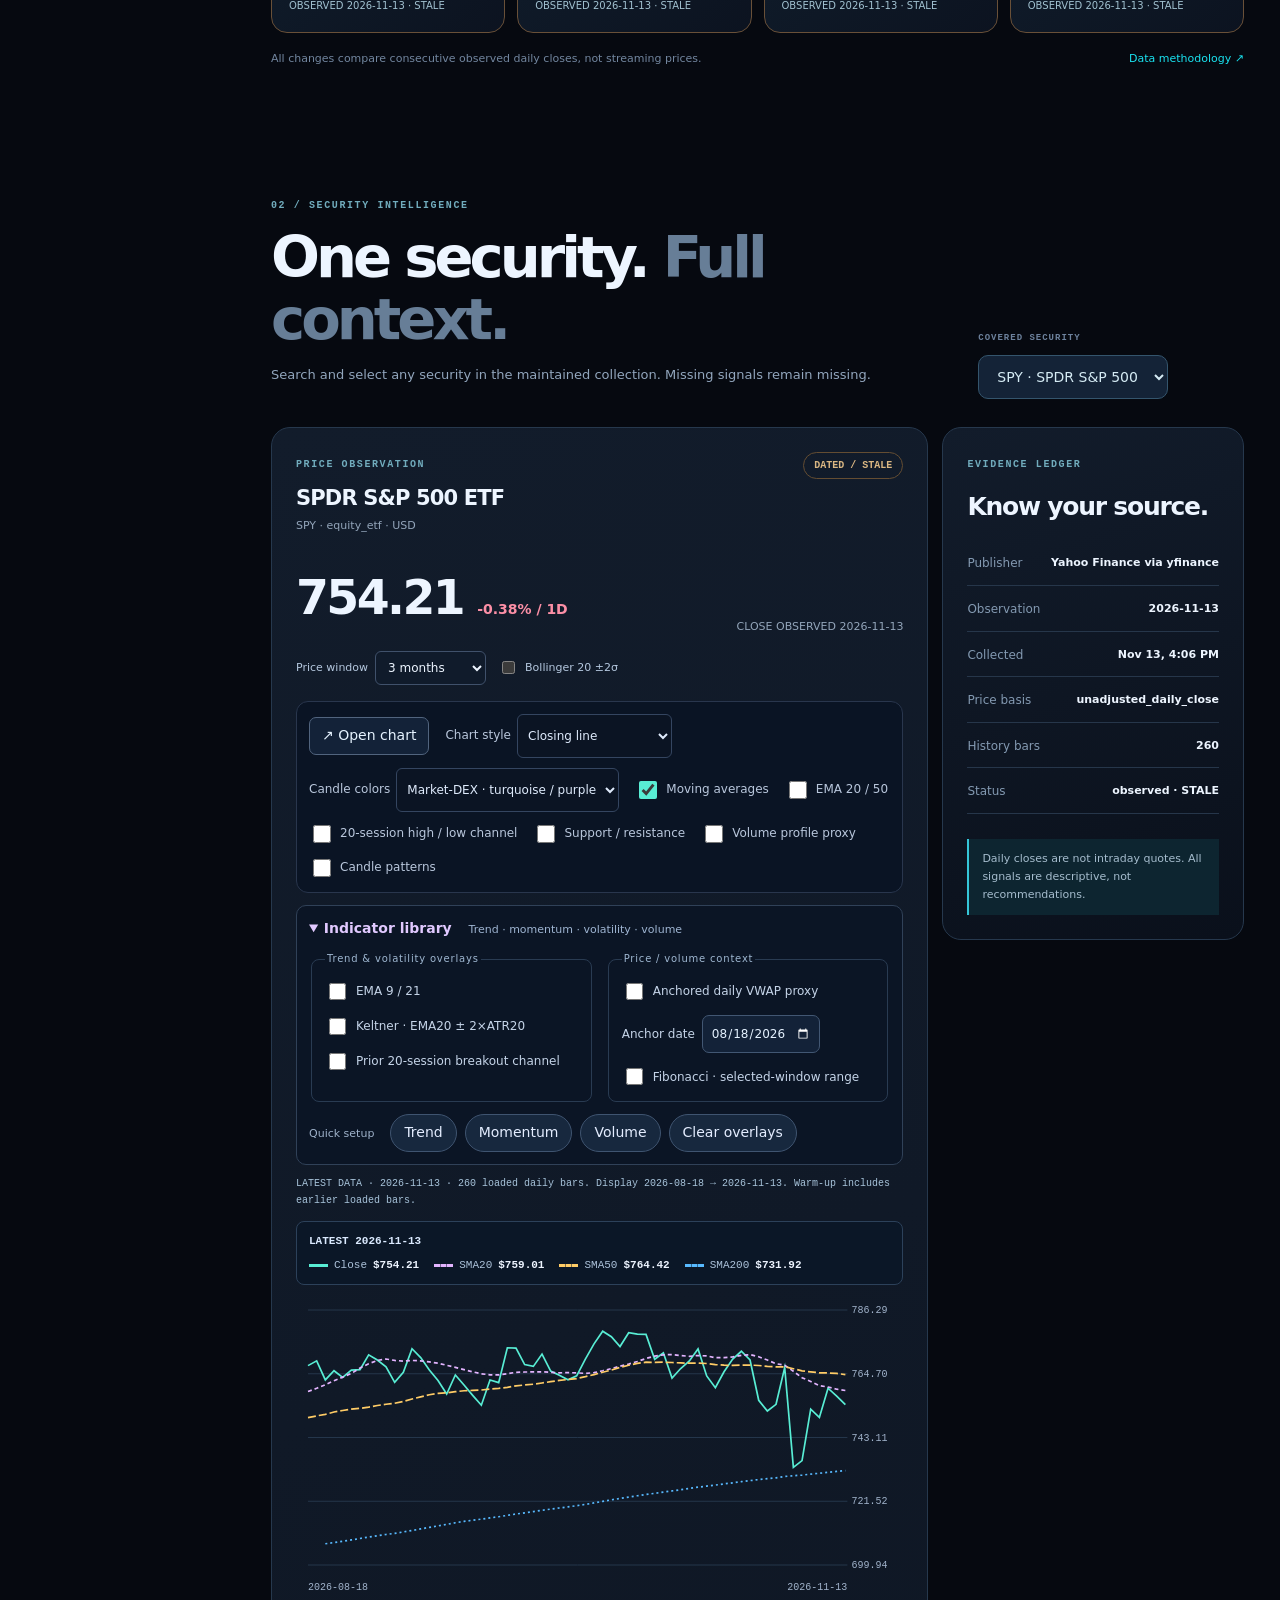
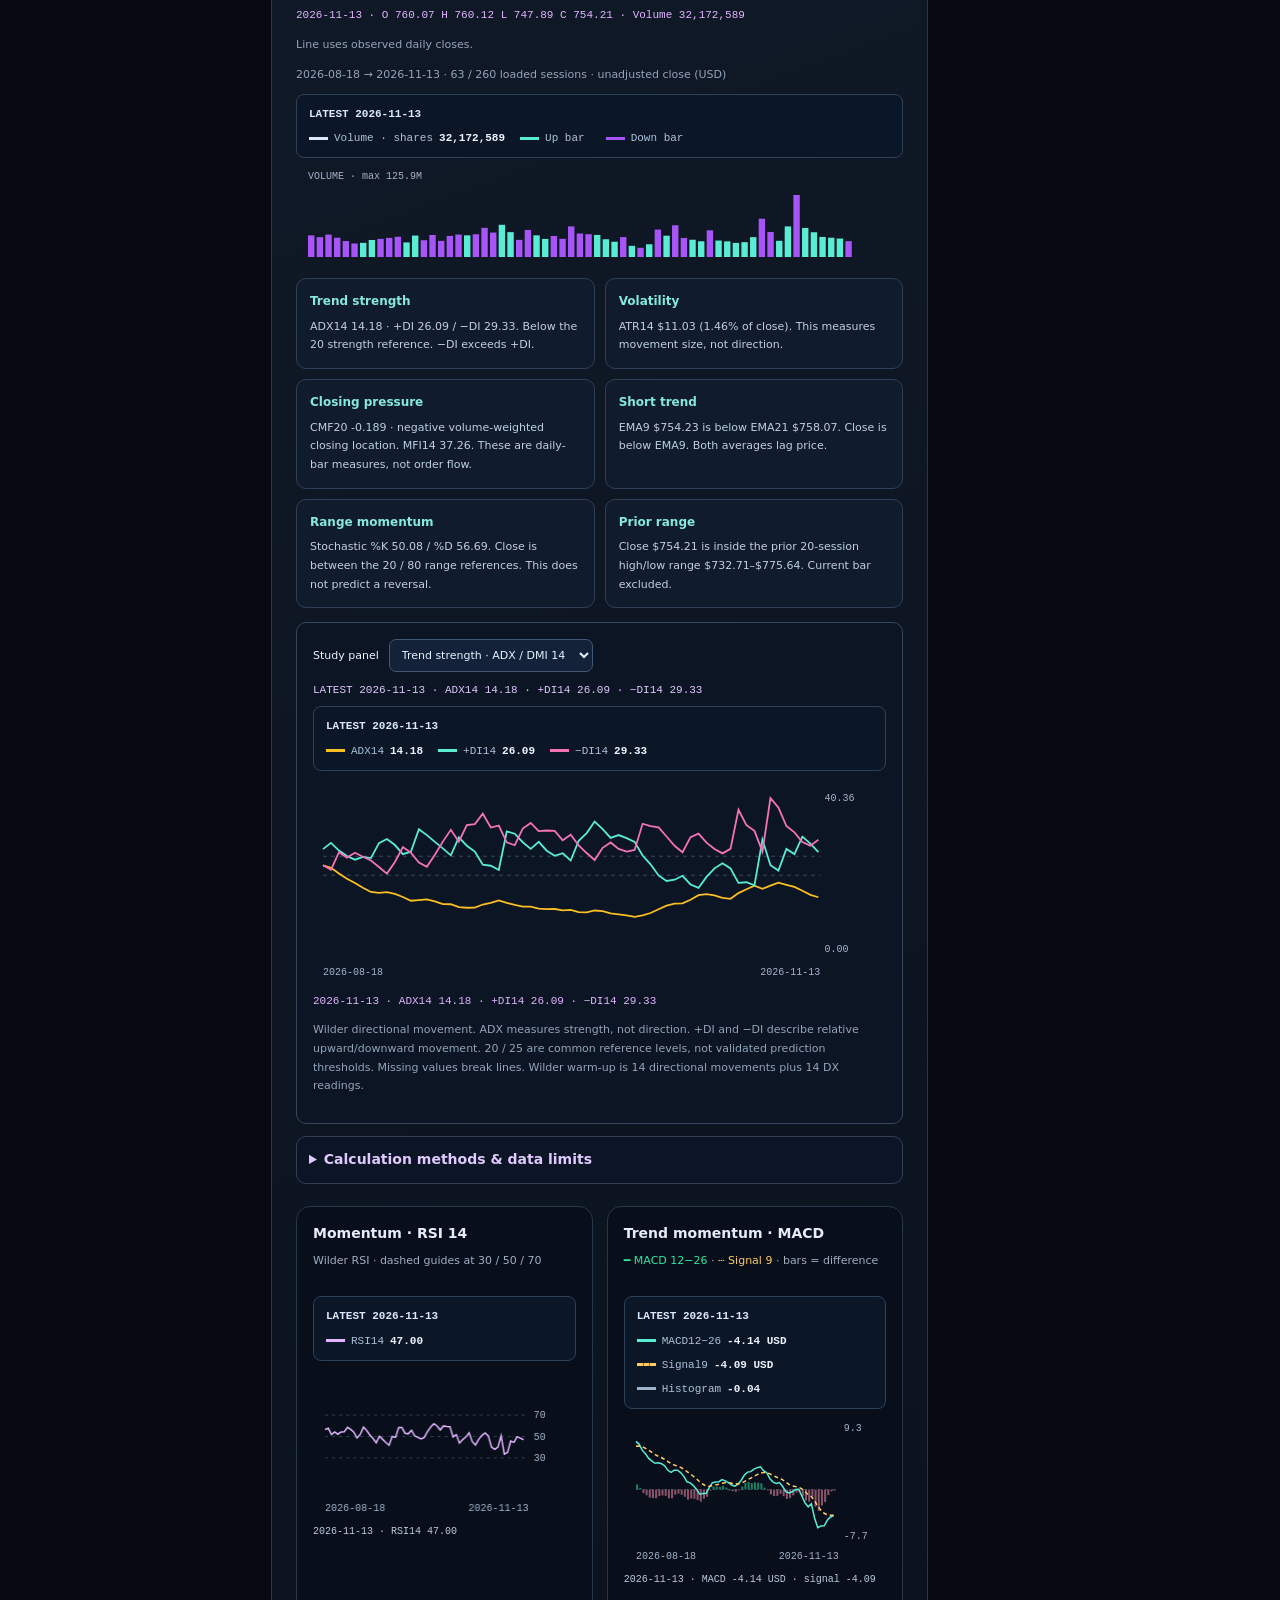
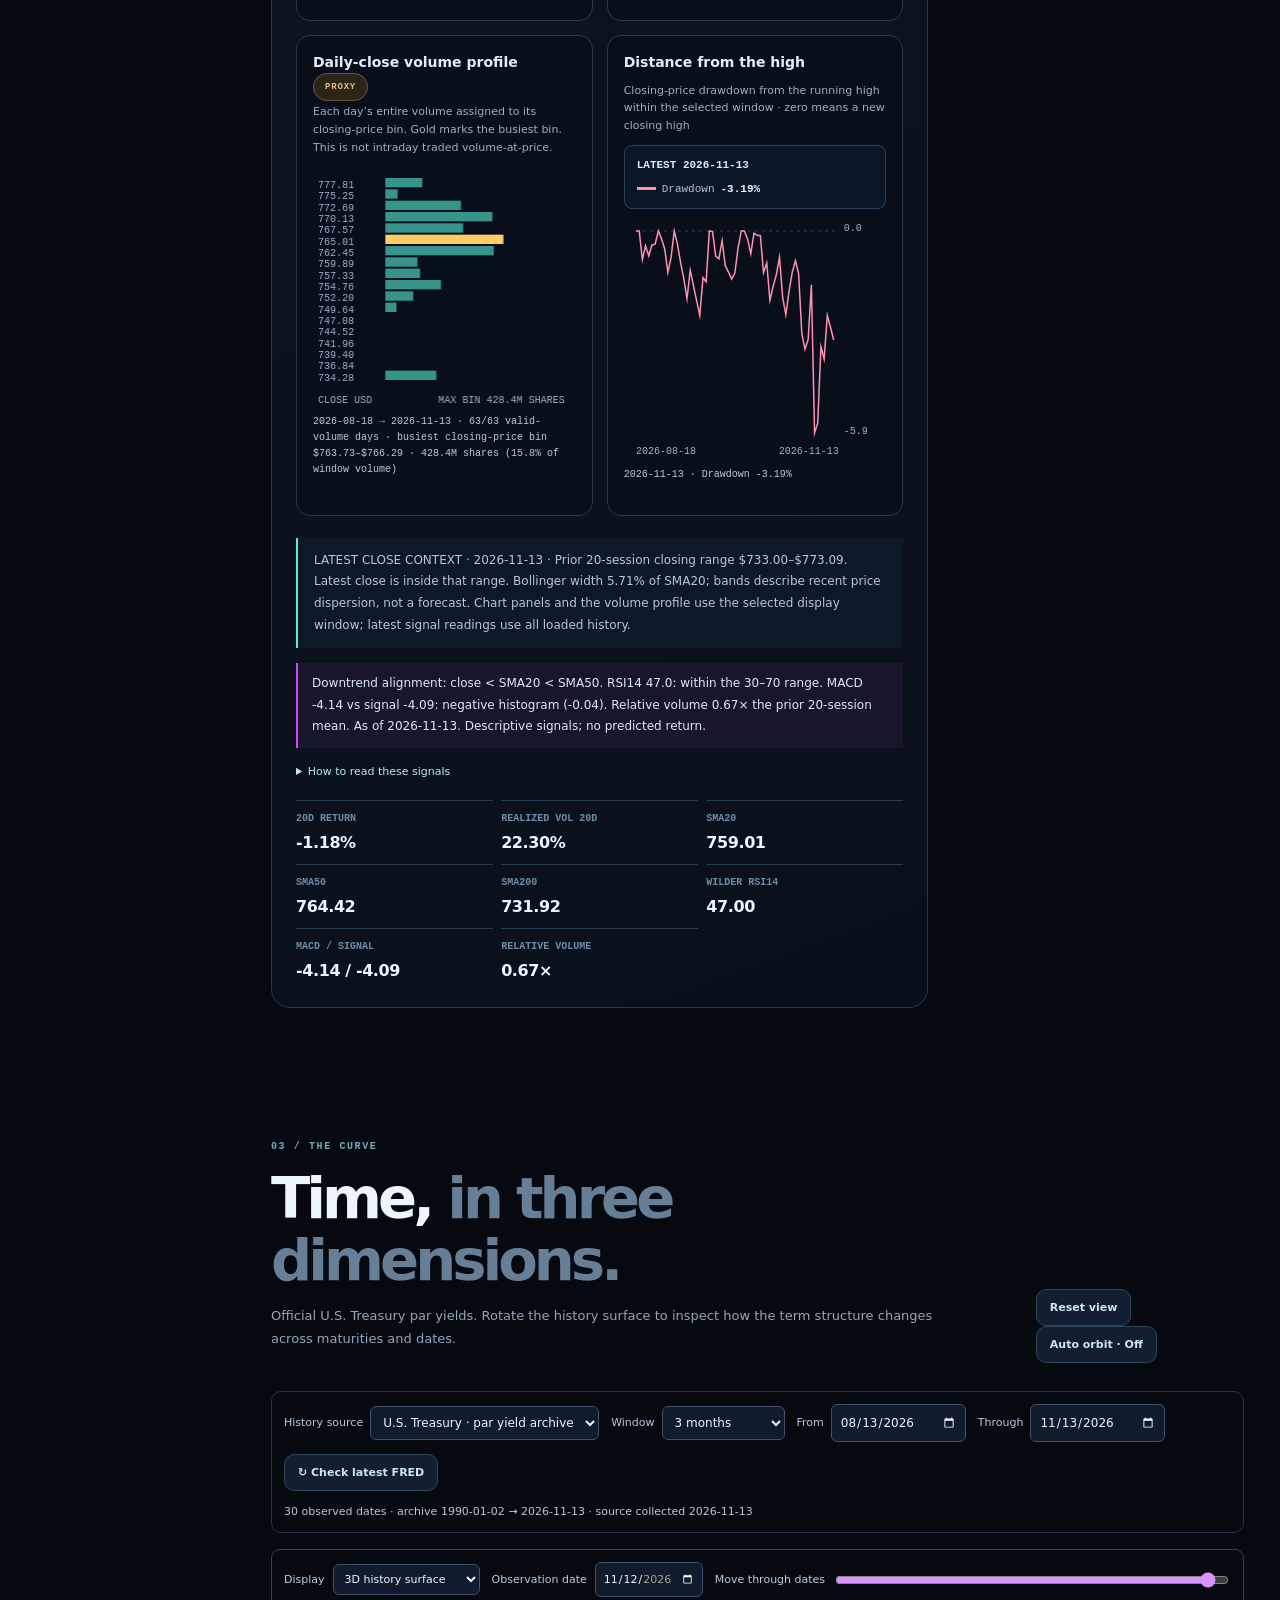
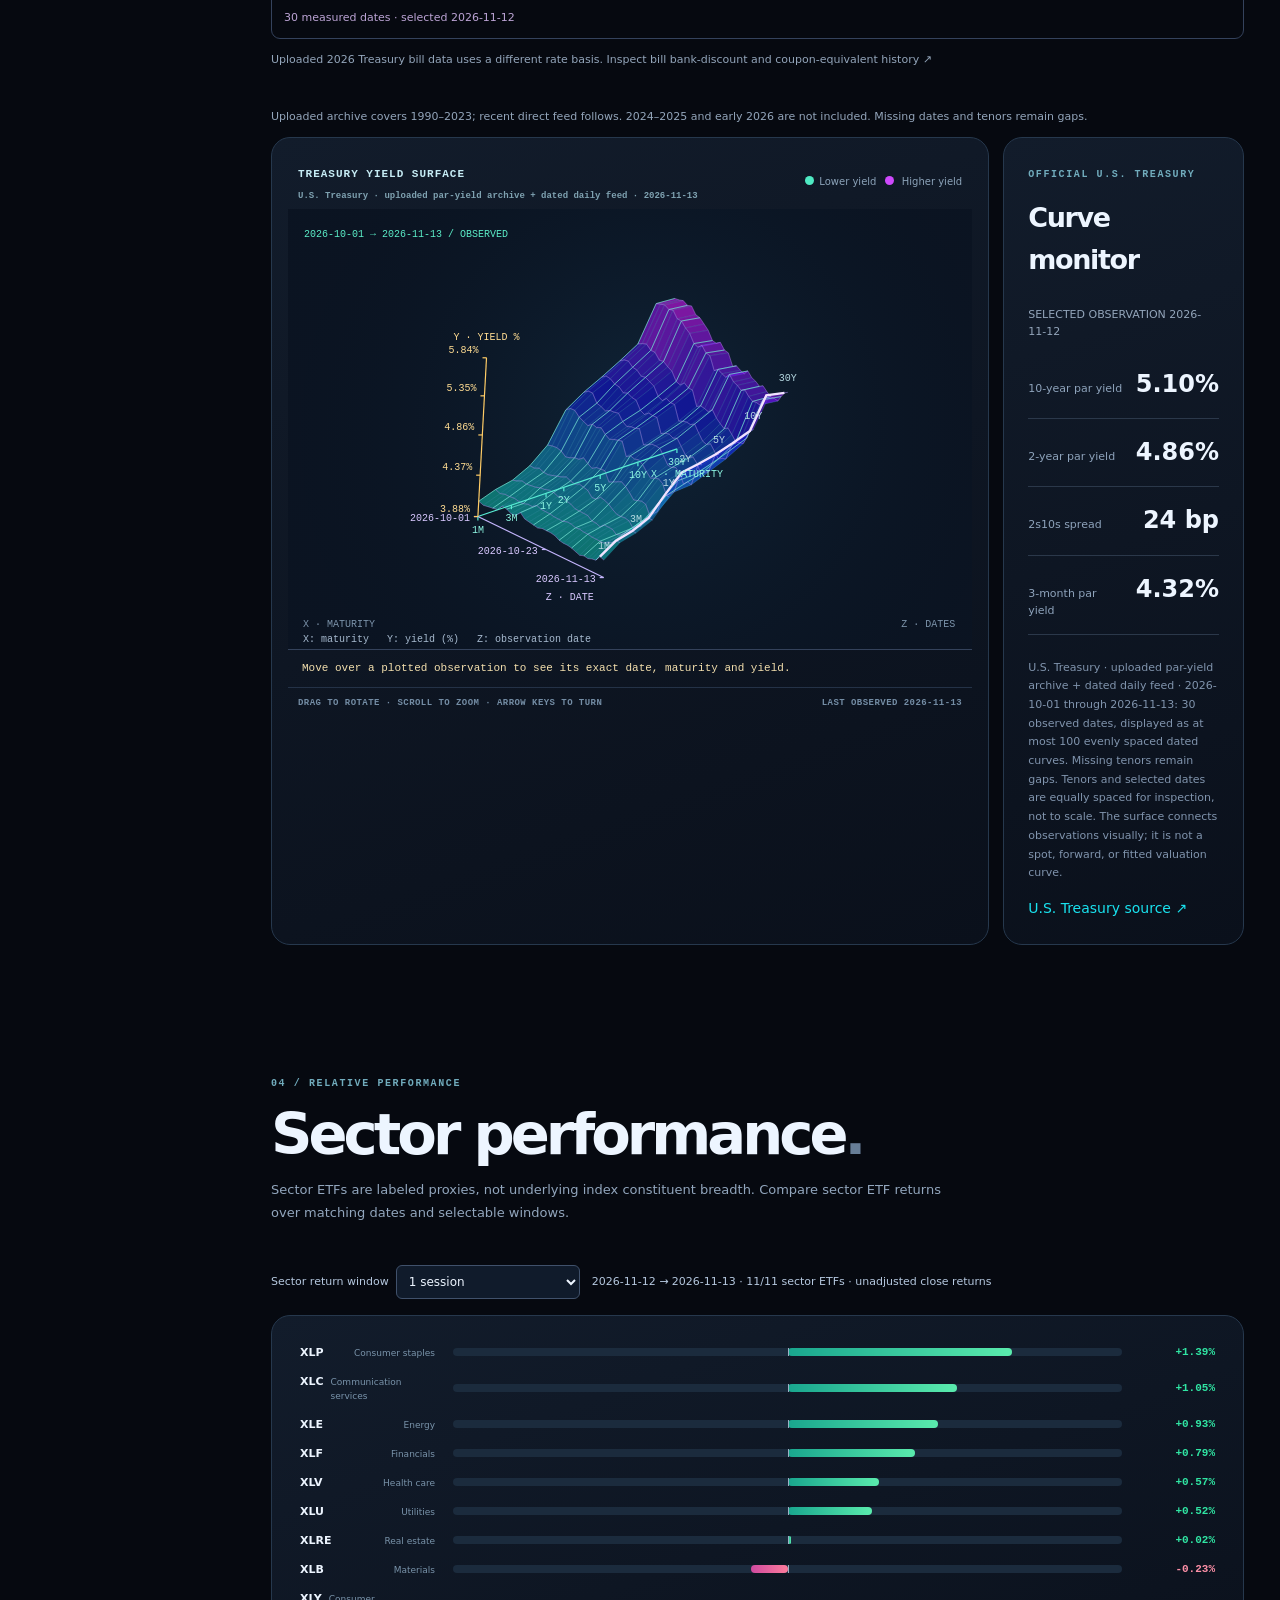
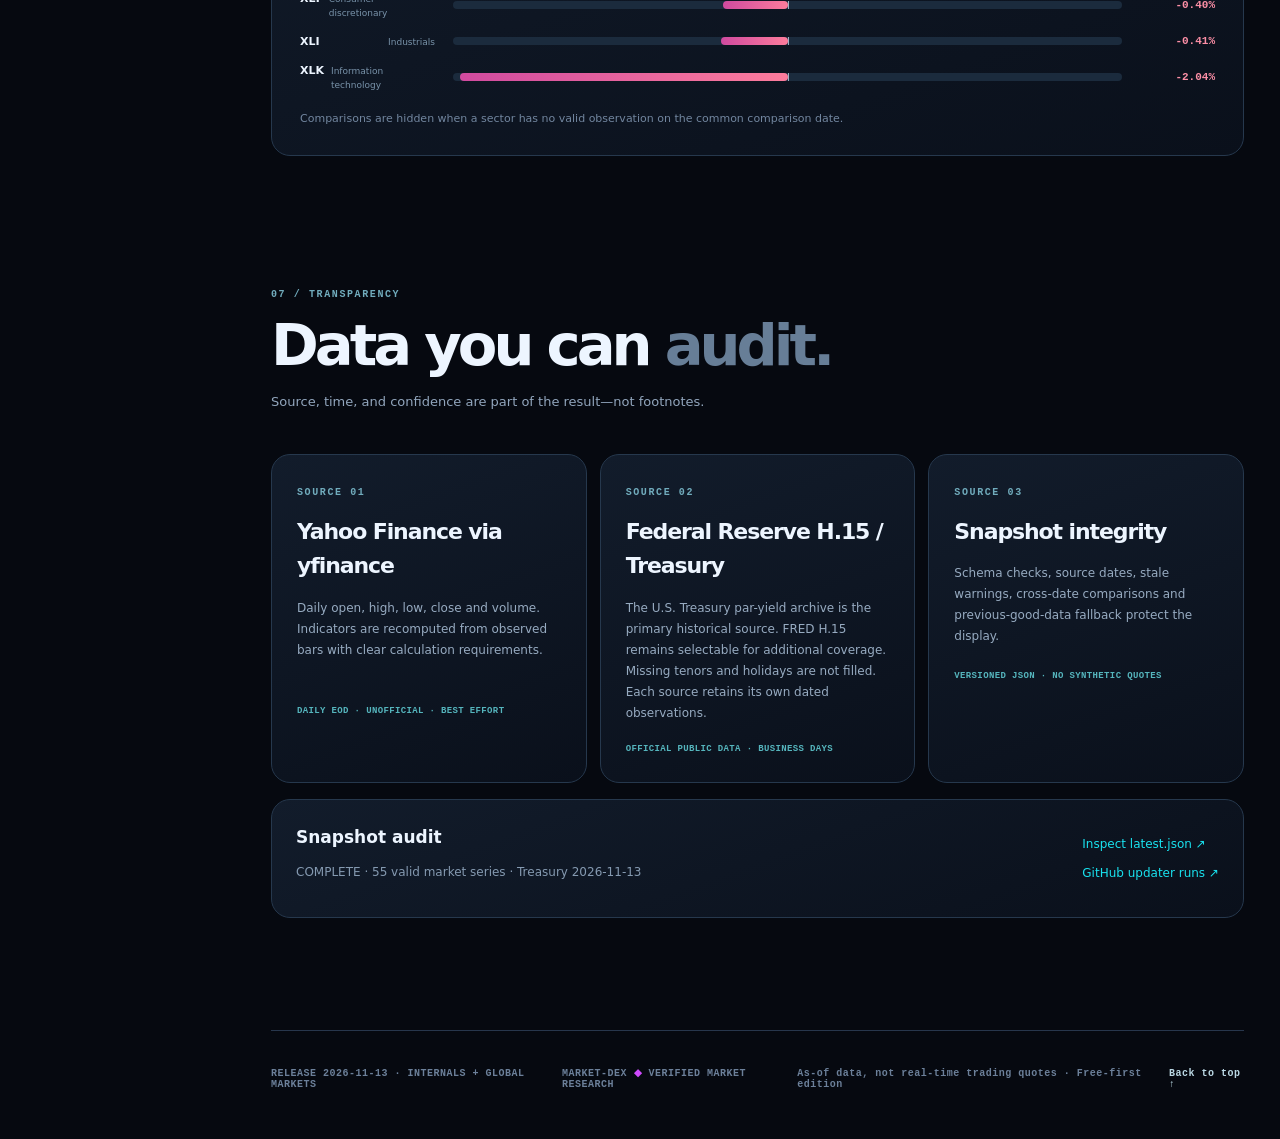
==== commit 733eb5f6: "Add colored chart legends and synchronized dated crosshair values" ====
--- a/index.html
+++ b/index.html
@@ -9,9 +9,9 @@
 <script src="rates-data.js?v=research-20261113"></script>
 <title>MARKET-DEX | Market Intelligence Terminal</title>
 <link href="assets/logo-mini.png" rel="icon" type="image/png"/><link href="styles.css?v=research-20261113" rel="stylesheet"/>
-<script defer="" src="views.js?v=research-20261113"></script><script defer="" src="sound.js?v=research-20261113"></script><script defer="" src="lab.js?v=research-20261113"></script><script defer="" src="explore-math.js?v=research-20261113"></script><script defer="" src="explore.js?v=research-20261113"></script><script defer src="technical-studies.js?v=studies-20261113"></script><script defer src="technical-insights.js?v=studies-20261113"></script><script defer="" src="technical.js?v=studies-20261113"></script><script defer="" src="curve-math.js?v=research-20261113"></script><script defer="" src="app.js?v=axes-20261113c"></script>
+<script defer="" src="views.js?v=research-20261113"></script><script defer="" src="sound.js?v=research-20261113"></script><script defer="" src="lab.js?v=research-20261113"></script><script defer="" src="explore-math.js?v=research-20261113"></script><script defer="" src="explore.js?v=research-20261113"></script><script defer src="technical-cursor.js?v=legend-20261113"></script><script defer src="technical-studies.js?v=studies-20261113"></script><script defer src="technical-insights.js?v=legend-20261113"></script><script defer="" src="technical.js?v=legend-20261113"></script><script defer="" src="curve-math.js?v=research-20261113"></script><script defer="" src="app.js?v=axes-20261113c"></script>
 <link rel="stylesheet" href="economy.css?v=research-20261113"/><script defer src="economy.js?v=history-20261113b"></script>
-<link rel="stylesheet" href="technical-workspace.css?v=studies-20261113"/>
+<link rel="stylesheet" href="technical-workspace.css?v=legend-20261113"/>
 </head>
 <body>
 <div aria-hidden="true" class="ambient"></div>
--- a/technical-workspace.css
+++ b/technical-workspace.css
@@ -7,3 +7,7 @@
 .advanced-studies{margin:12px 0}.study-library,.study-methodology{border:1px solid #304158;border-radius:10px;padding:12px;background:#0b1525}.study-library summary,.study-methodology summary{cursor:pointer;font-weight:700;color:#e1c9ff}.study-library summary span{font-size:11px;color:#9eb4d1;margin-left:12px;font-weight:400}.study-overlay-grid{display:grid;grid-template-columns:1fr 1fr;gap:12px;margin:12px 0}.study-overlay-grid fieldset{border:1px solid #293b52;border-radius:8px;display:flex;flex-wrap:wrap;align-content:start;gap:12px;padding:13px}.study-overlay-grid legend{font-size:10px;color:#9fb7d1;letter-spacing:.08em}.study-overlay-grid label{display:flex;align-items:center;gap:7px;font-size:12px;color:#c5d4e8}.study-overlay-grid input[type=checkbox]{accent-color:#58edd4;width:17px;height:17px}.study-overlay-grid input[type=date],.study-panel-heading select{background:#132238;color:#e5f2ff;border:1px solid #425773;border-radius:7px;padding:8px;color-scheme:dark;max-width:100%}.study-presets{display:flex;flex-wrap:wrap;gap:8px;align-items:center}.study-presets span{font-size:11px;color:#9fb2ca;margin-right:8px}.study-presets button{background:#17283e;border:1px solid #3f5470;border-radius:20px;padding:7px 13px;color:#e4edff}.study-presets button:hover{border-color:#58edd4}.study-legend{font:10px/1.7 ui-monospace,monospace;color:#a7c3da;margin:10px 0}.study-evidence{display:grid;grid-template-columns:repeat(2,minmax(0,1fr));gap:10px;margin:14px 0}.study-evidence article{background:#101c2c;border:1px solid #2e4058;border-radius:10px;padding:13px}.study-evidence h4{margin:0 0 7px;color:#85e9dd;font-size:12px}.study-evidence p{font-size:11px;line-height:1.7;color:#bdd0e5;margin:0}.study-oscillator{padding:16px;border:1px solid #35475f;border-radius:10px;background:#0b1523}.study-panel-heading{display:flex;align-items:center;justify-content:space-between;flex-wrap:wrap;gap:12px}.study-panel-heading label{font-size:11px;display:flex;align-items:center;gap:10px;flex-wrap:wrap}.study-panel-heading strong{font:11px ui-monospace,monospace;color:#e2c8ff}.study-oscillator canvas{width:100%;height:195px;display:block;margin-top:15px}.study-oscillator p{line-height:1.7}.study-methodology{margin:12px 0}.study-methodology p{font-size:11px;color:#aebfd5;line-height:1.8}.study-source-links{display:flex;gap:20px;flex-wrap:wrap;font-size:11px;color:#73e6d7}@media(max-width:700px){.study-overlay-grid,.study-evidence{grid-template-columns:1fr}.study-library summary span{display:block;margin:6px 0}.study-panel-heading select{width:100%;font-size:12px}}
 
 .technical-expanded .price-head{margin:12px 0}.technical-expanded .price-head b{font-size:36px}.technical-expanded .study-library summary{font-size:13px}.technical-expanded .technical-tools{position:relative;top:auto}
+
+.technical-cursor-stage{position:relative;min-width:0}.technical-cursor-stage>canvas:first-child{display:block;margin:0}.technical-cursor-overlay{position:absolute;inset:0;width:100%;height:100%;pointer-events:none}.technical-cursor-tag{position:absolute;pointer-events:none;z-index:1;background:#dce8f7;color:#091324;border-radius:4px;padding:3px 5px;font:10px ui-monospace,monospace;white-space:nowrap}.technical-value-legend{display:flex;align-items:center;flex-wrap:wrap;gap:6px 15px;padding:10px 12px;border:1px solid #2c415a;border-radius:8px;background:#0b1727;margin:10px 0;font:11px/1.65 ui-monospace,monospace}.technical-legend-date{color:#dbeaff;flex-basis:100%;font-weight:700}.technical-legend-item{display:inline-flex;align-items:center;gap:6px;color:#acc2da;min-width:0}.technical-legend-item i{display:inline-block;width:19px;border-top:3px solid;flex-shrink:0}.technical-legend-item b{color:#edf4ff;font-weight:600;font-variant-numeric:tabular-nums}.study-oscillator .technical-cursor-stage{margin-top:15px}@media(max-width:600px){.technical-value-legend{gap:5px 10px;font-size:10px}.technical-legend-item{flex-wrap:wrap}}
+
+.technical-cursor-stage>canvas.technical-cursor-overlay{width:100%;height:100%;margin:0;position:absolute;pointer-events:none}
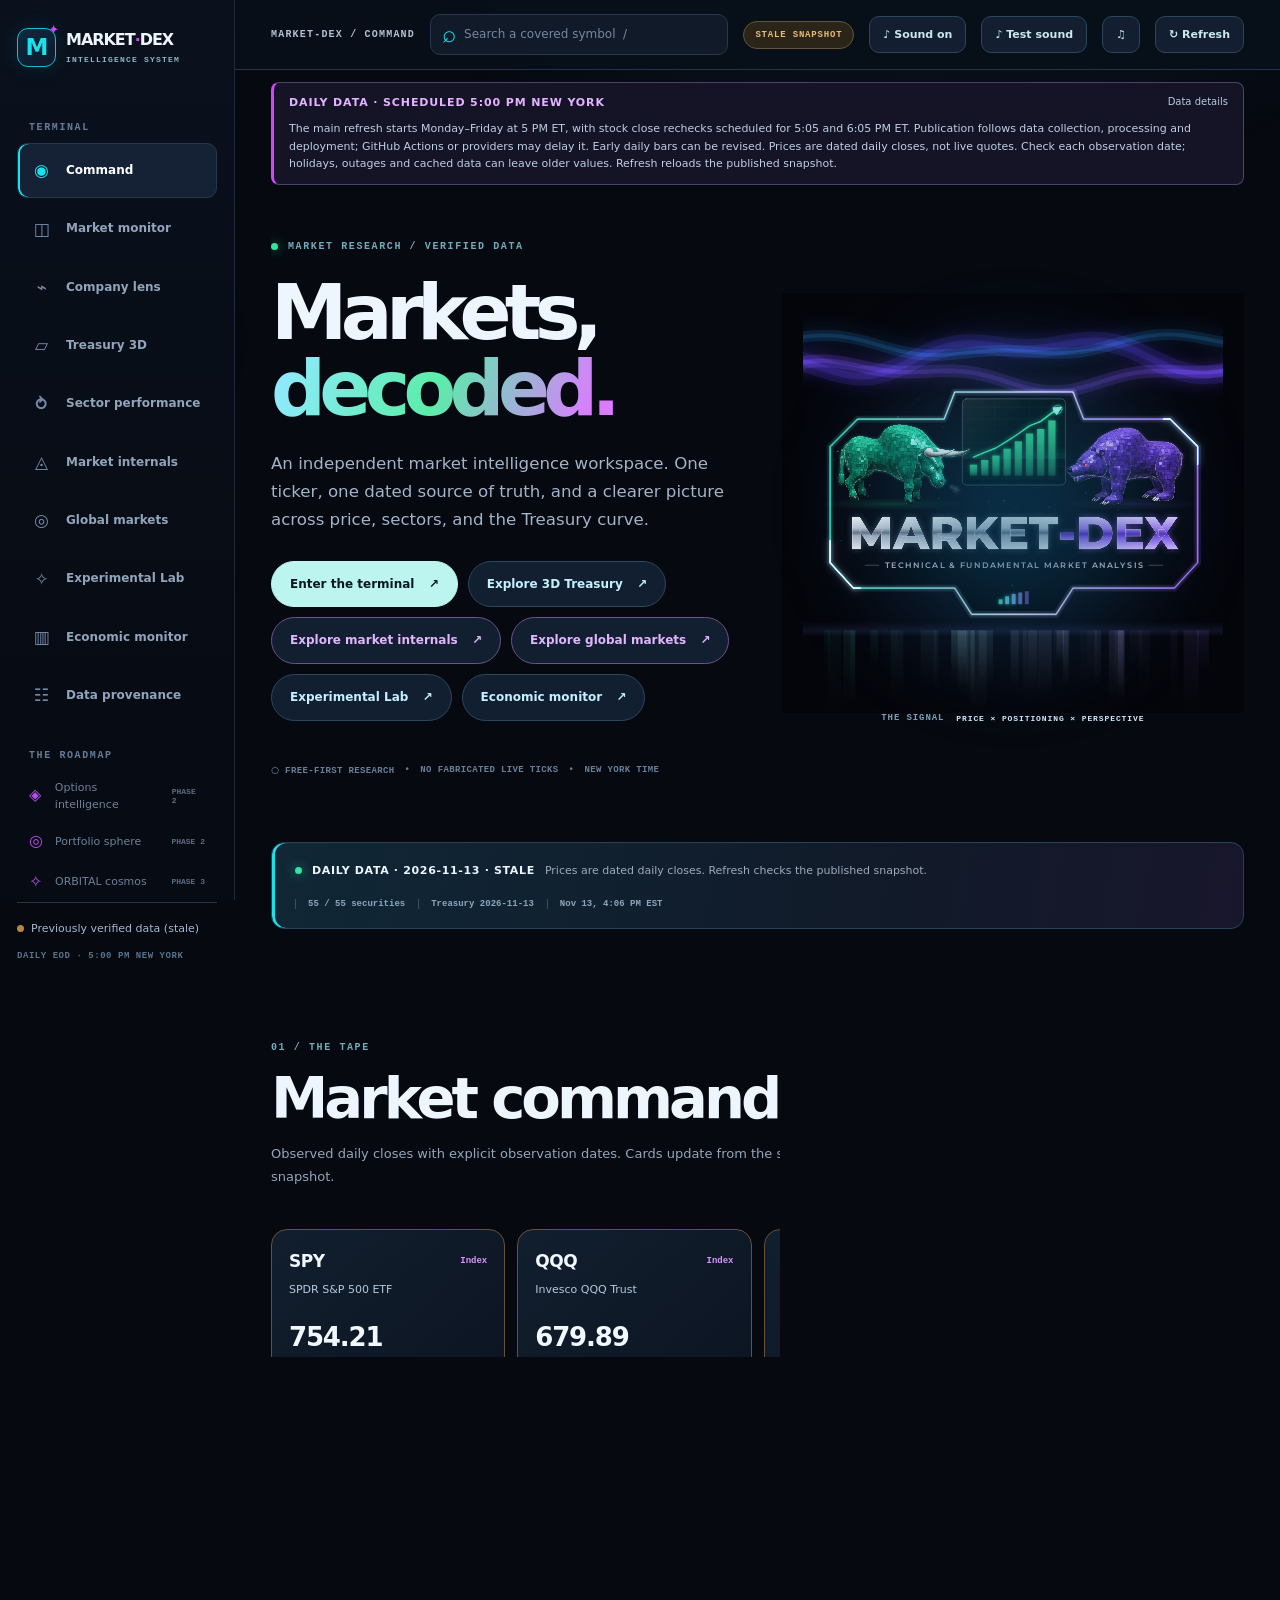
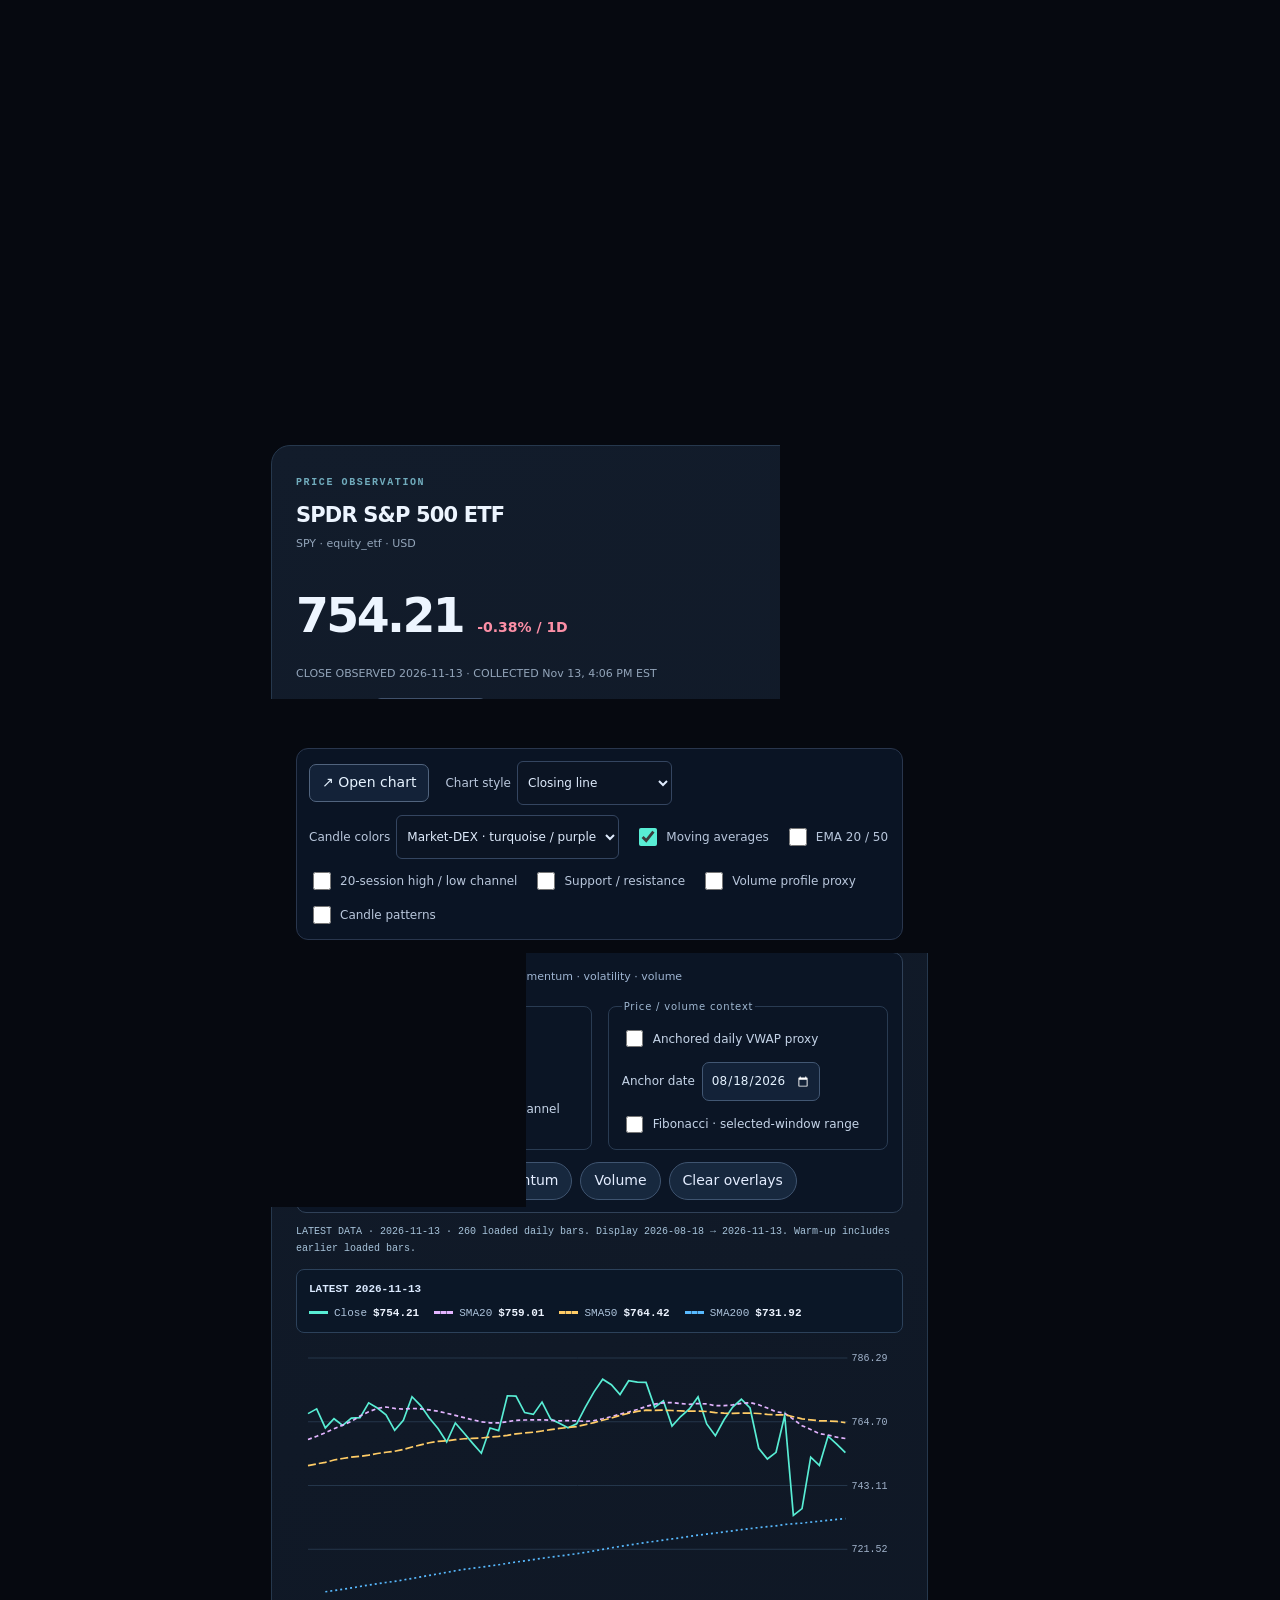
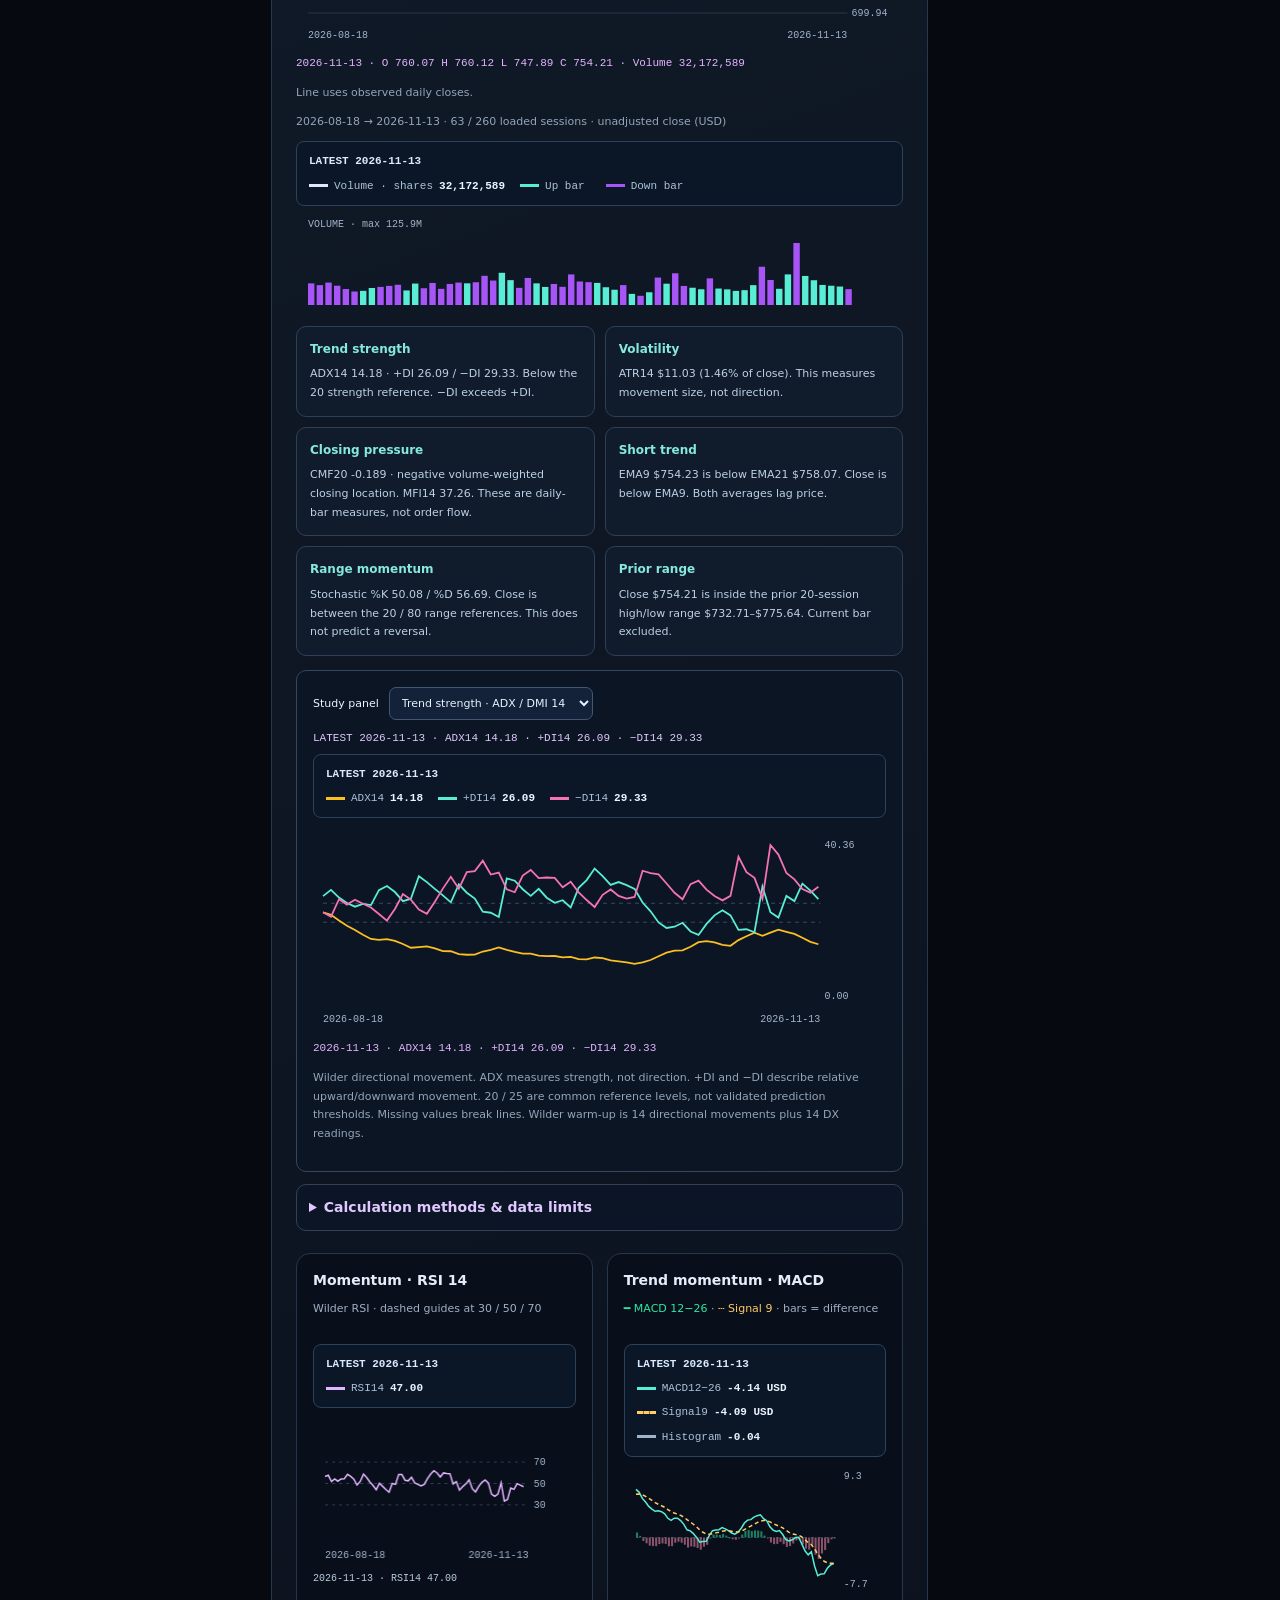
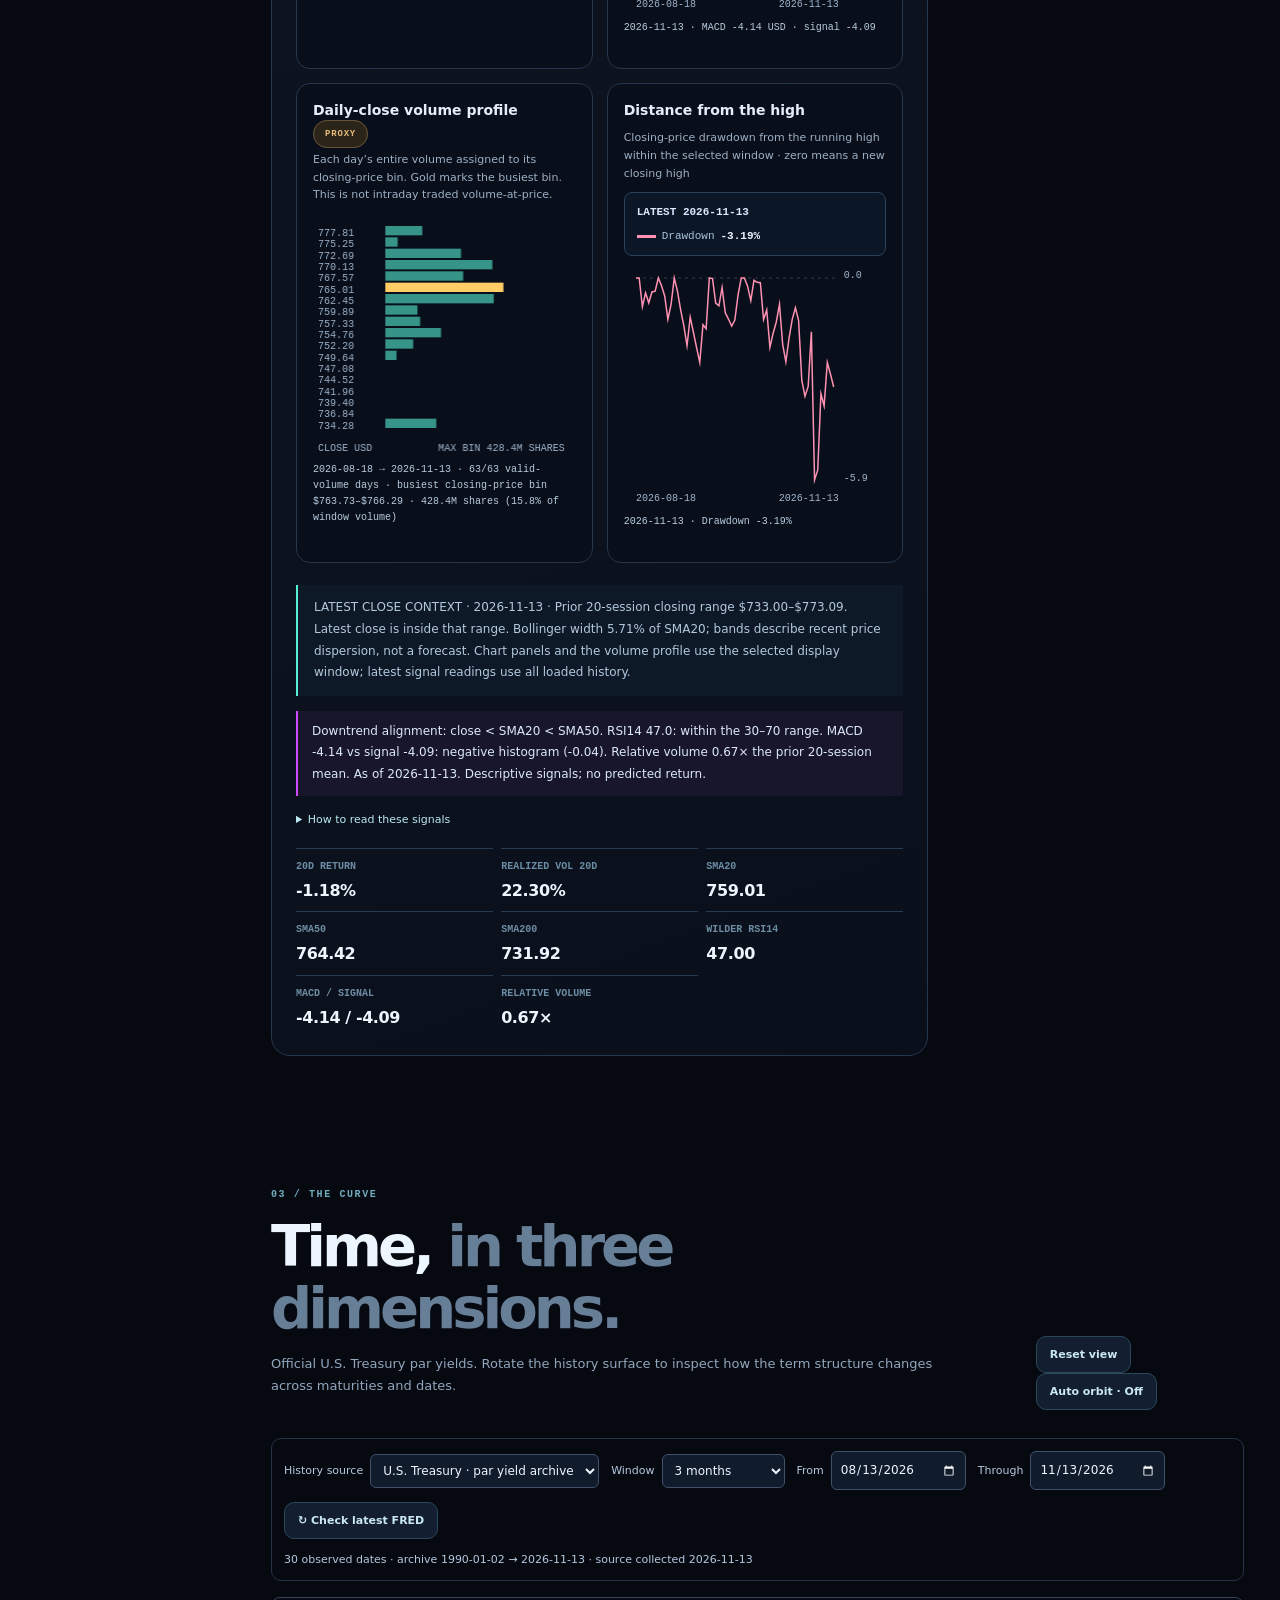
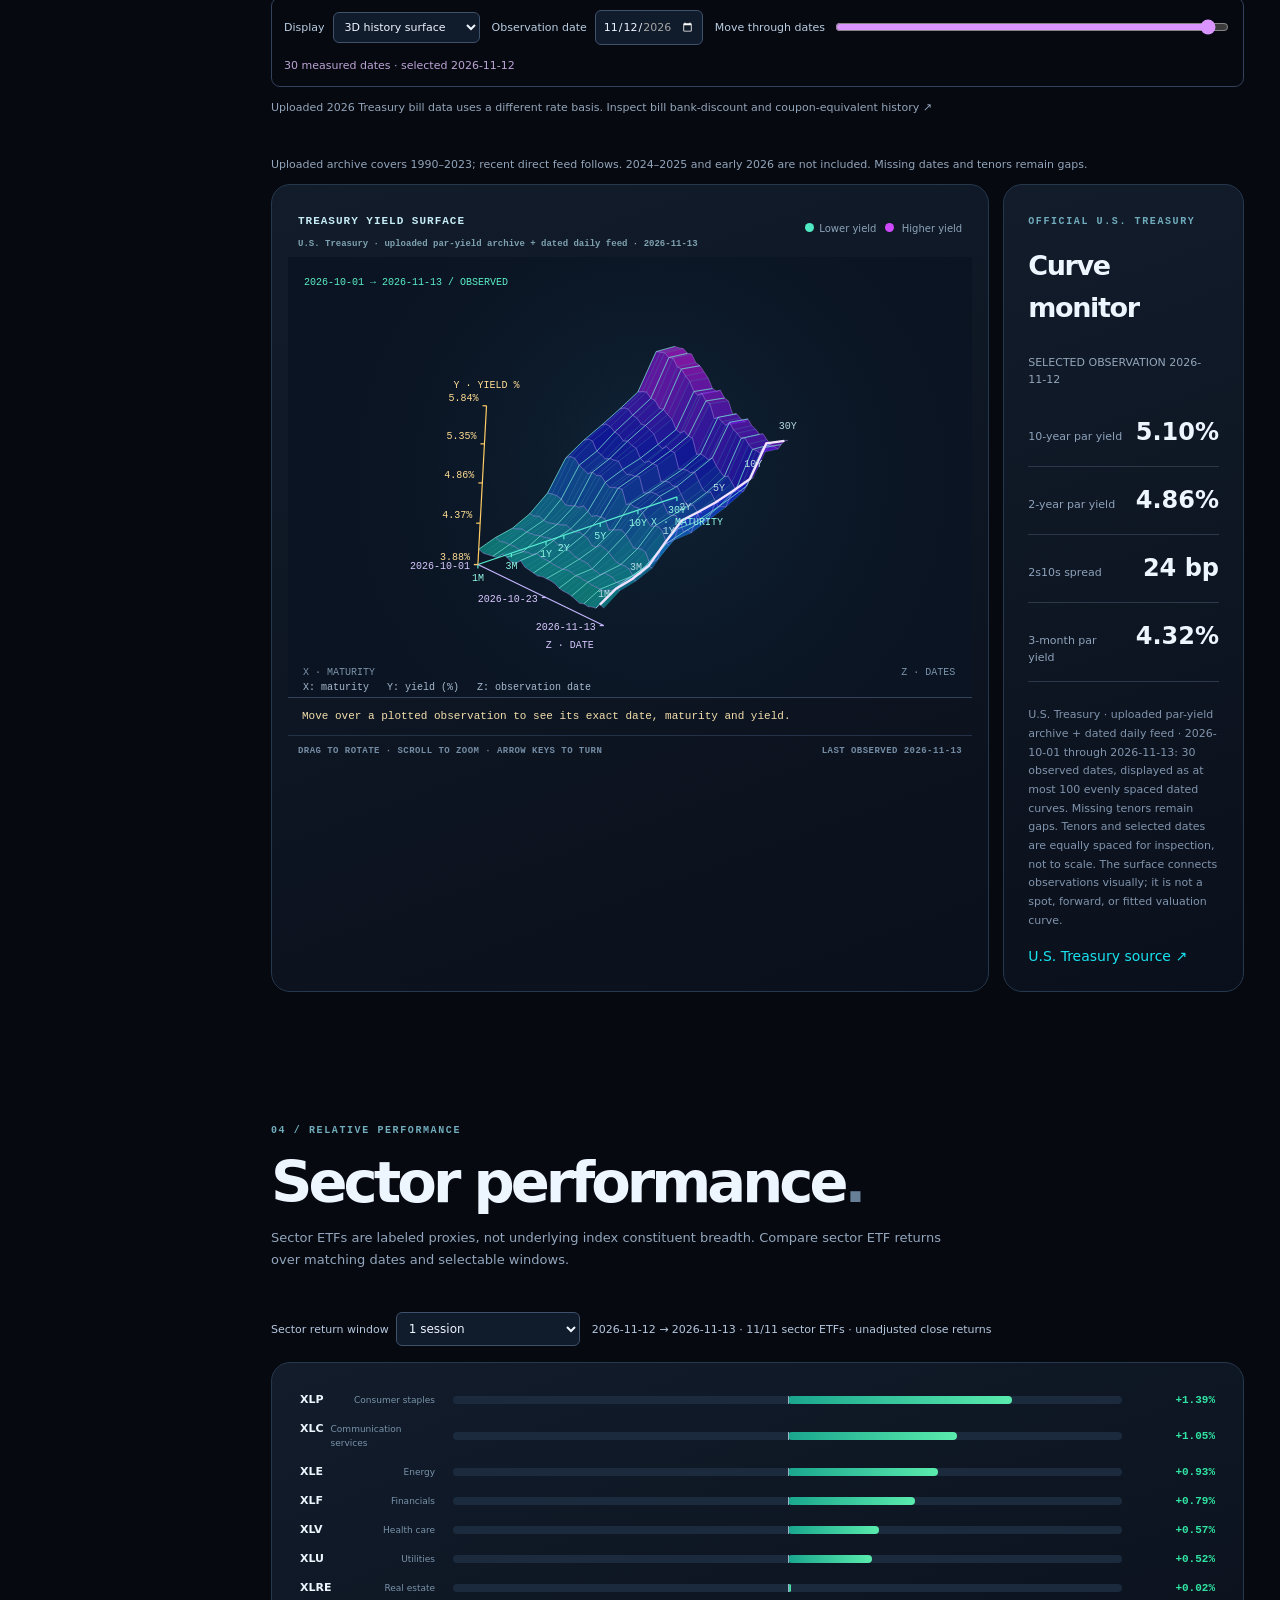
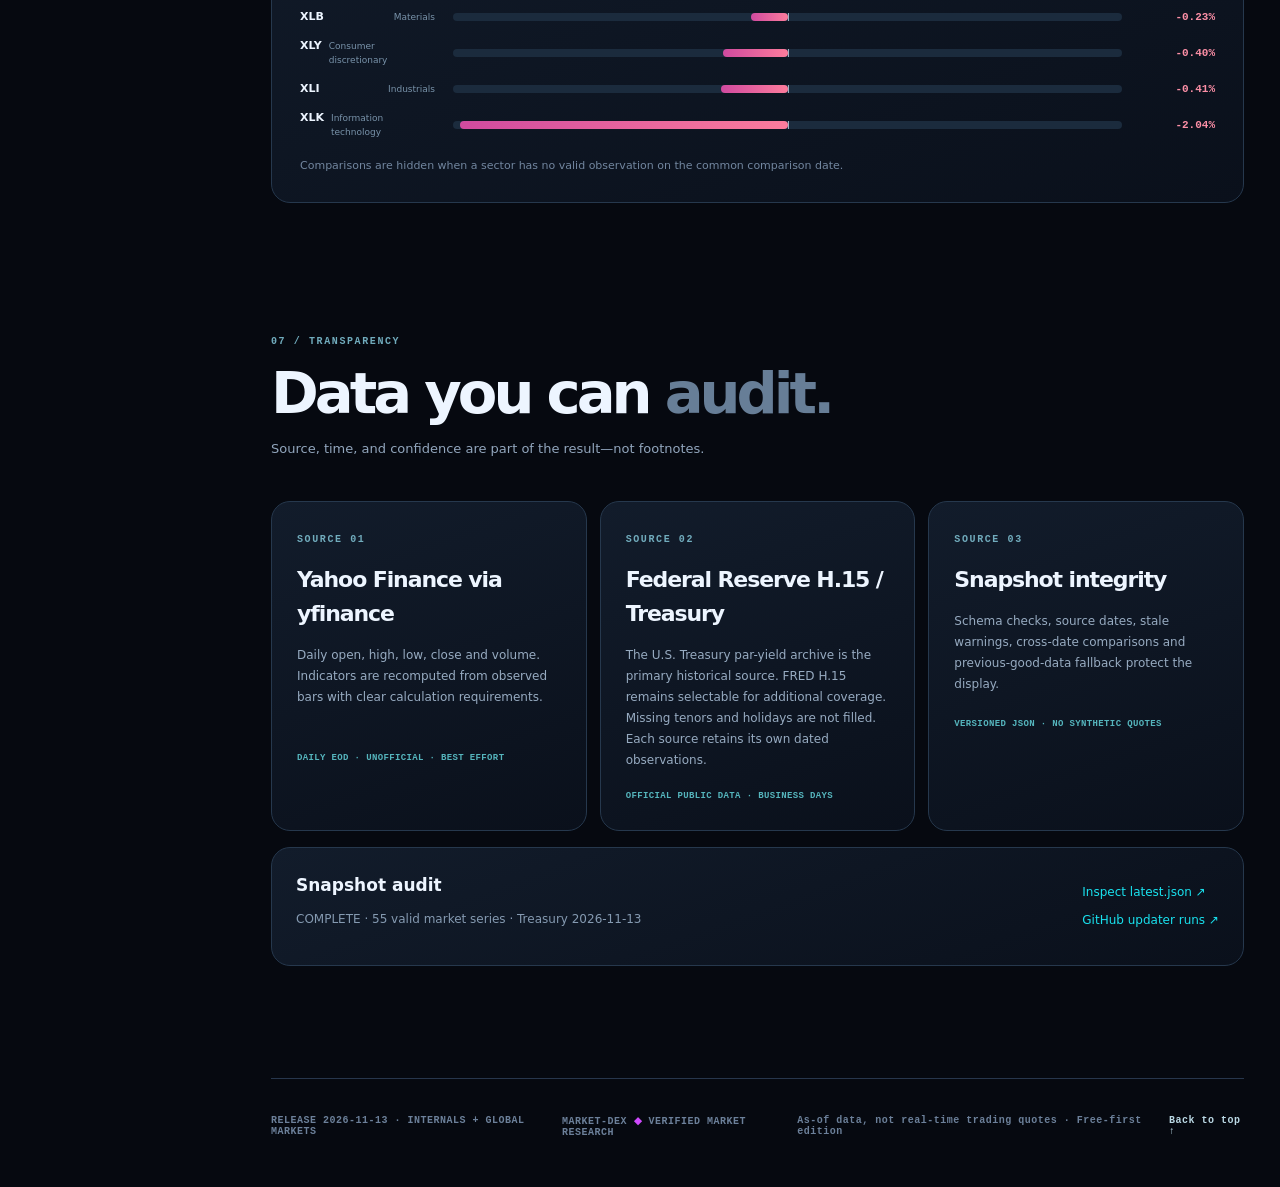
==== commit 43b9c097: "Reconcile post-close stock revisions and display actual collection time" ====
--- a/index.html
+++ b/index.html
@@ -9,7 +9,7 @@
 <script src="rates-data.js?v=research-20261113"></script>
 <title>MARKET-DEX | Market Intelligence Terminal</title>
 <link href="assets/logo-mini.png" rel="icon" type="image/png"/><link href="styles.css?v=research-20261113" rel="stylesheet"/>
-<script defer="" src="views.js?v=research-20261113"></script><script defer="" src="sound.js?v=research-20261113"></script><script defer="" src="lab.js?v=research-20261113"></script><script defer="" src="explore-math.js?v=research-20261113"></script><script defer="" src="explore.js?v=research-20261113"></script><script defer src="technical-cursor.js?v=legend-20261113"></script><script defer src="technical-studies.js?v=studies-20261113"></script><script defer src="technical-insights.js?v=legend-20261113"></script><script defer="" src="technical.js?v=legend-20261113"></script><script defer="" src="curve-math.js?v=research-20261113"></script><script defer="" src="app.js?v=axes-20261113c"></script>
+<script defer="" src="views.js?v=research-20261113"></script><script defer="" src="sound.js?v=research-20261113"></script><script defer="" src="lab.js?v=research-20261113"></script><script defer="" src="explore-math.js?v=research-20261113"></script><script defer="" src="explore.js?v=research-20261113"></script><script defer src="technical-cursor.js?v=legend-20261113"></script><script defer src="technical-studies.js?v=studies-20261113"></script><script defer src="technical-insights.js?v=legend-20261113"></script><script defer="" src="technical.js?v=legend-20261113"></script><script defer="" src="curve-math.js?v=research-20261113"></script><script defer="" src="app.js?v=close-recheck-20261113"></script>
 <link rel="stylesheet" href="economy.css?v=research-20261113"/><script defer src="economy.js?v=history-20261113b"></script>
 <link rel="stylesheet" href="technical-workspace.css?v=legend-20261113"/>
 </head>
@@ -26,7 +26,7 @@
 <div class="work">
 <header class="topbar"><div class="breadcrumb">MARKET-DEX <span>/</span> COMMAND</div><div class="search-wrap"><label class="sr" for="search">Search loaded ticker</label><span>⌕</span><input aria-label="Search covered symbols" autocomplete="off" id="search" placeholder="Search a covered symbol  /" spellcheck="false" type="search"/><div class="search-dropdown" hidden="" id="searchResults"></div></div><span class="chip" id="topStatus">AWAITING DATA</span><button aria-pressed="false" class="quiet-btn" id="soundToggle" type="button">♪ Enable sound</button><button class="quiet-btn" id="soundReplay" type="button" title="Enable audio and replay the arcade startup tune">♪ Test sound</button><button class="quiet-btn" id="soundSettings" type="button" title="Audio player and volume controls">♫</button><span id="soundStatus" class="sr" role="status"></span><button class="quiet-btn" id="refreshBtn" title="Reload the newest published snapshot" type="button">↻ Refresh</button></header>
 <main id="top"><nav aria-label="Research views" class="view-switcher"><a href="#top">← Command home</a><div><a href="#internals">Market Internals</a><a href="#global">Global Markets</a><a href="#lab">Experimental Lab</a><a href="#economy">Economic monitor</a></div></nav>
-<details aria-label="Data refresh notice" class="data-notice compact-notice"><summary><strong>DAILY DATA · SCHEDULED 5:00 PM NEW YORK</strong><small>Data details</small></summary><p>Refreshes Monday–Friday at 5 PM ET. Publication may be delayed by GitHub Actions or data providers. Prices are dated daily closes, not live quotes. Check each observation date; holidays, outages and cached data can leave older values. Refresh reloads the published snapshot.</p></details>
+<details aria-label="Data refresh notice" class="data-notice compact-notice"><summary><strong>DAILY DATA · SCHEDULED 5:00 PM NEW YORK</strong><small>Data details</small></summary><p>The main refresh starts Monday–Friday at 5 PM ET, with stock close rechecks scheduled for 5:05 and 6:05 PM ET. Publication follows data collection, processing and deployment; GitHub Actions or providers may delay it. Early daily bars can be revised. Prices are dated daily closes, not live quotes. Check each observation date; holidays, outages and cached data can leave older values. Refresh reloads the published snapshot.</p></details>
 <section aria-label="Market Dex command home" class="hero reveal"><div class="hero-copy"><div class="kicker"><span class="pip"></span> MARKET RESEARCH / VERIFIED DATA</div><h1>Markets, <em>decoded.</em></h1><p>An independent market intelligence workspace. One ticker, one dated source of truth, and a clearer picture across price, sectors, and the Treasury curve.</p><div class="hero-actions"><a class="primary" href="#markets">Enter the terminal <span>↗</span></a><a class="secondary" href="#rates">Explore 3D Treasury <span>↗</span></a><a class="secondary internals-cta" href="#internals">Explore market internals <span>↗</span></a><a class="secondary globe-cta" href="#global">Explore global markets <span>↗</span></a><a class="secondary" href="#lab">Experimental Lab <span>↗</span></a><a class="secondary" href="#economy">Economic monitor <span>↗</span></a></div><div class="hero-metadata"><span>◌ FREE-FIRST RESEARCH</span><span>•</span><span>NO FABRICATED LIVE TICKS</span><span>•</span><span>NEW YORK TIME</span></div></div><div class="hero-logo"><div class="hero-halo"></div><iframe title="Market-DEX animated bull and bear logo" src="assets/loading-animation.html" sandbox="allow-scripts" style="width:100%;height:420px;border:0" loading="eager"></iframe><div class="hero-caption"><span>THE SIGNAL</span><b>PRICE × POSITIONING × PERSPECTIVE</b></div></div></section>
 <section class="system-strip"><div><span class="pip"></span><b id="asofHeadline">FIRST VERIFIED RUN PENDING</b><small id="asofDetail">The website never substitutes sample market prices.</small></div><div class="system-side"><span id="coverageCount">0 / 35 securities</span><span id="treasuryCoverage">Treasury pending</span><span id="generatedAt">Not generated</span></div></section>
 <section class="section reveal" id="markets"><div class="section-heading"><div><span class="eyebrow">01 / THE TAPE</span><h2>Market command<span class="dim">.</span></h2><p>Observed daily closes with explicit observation dates. Cards update from the same committed snapshot.</p></div><div class="overline">INDEX / GLOBAL / RATES / MACRO</div></div><div class="watch-grid" id="watchGrid"><div class="empty-card">Awaiting a verified end-of-day price snapshot from yfinance.</div></div><div class="row-note"><span>All changes compare consecutive observed daily closes, not streaming prices.</span><a href="#sources">Data methodology ↗</a></div></section>
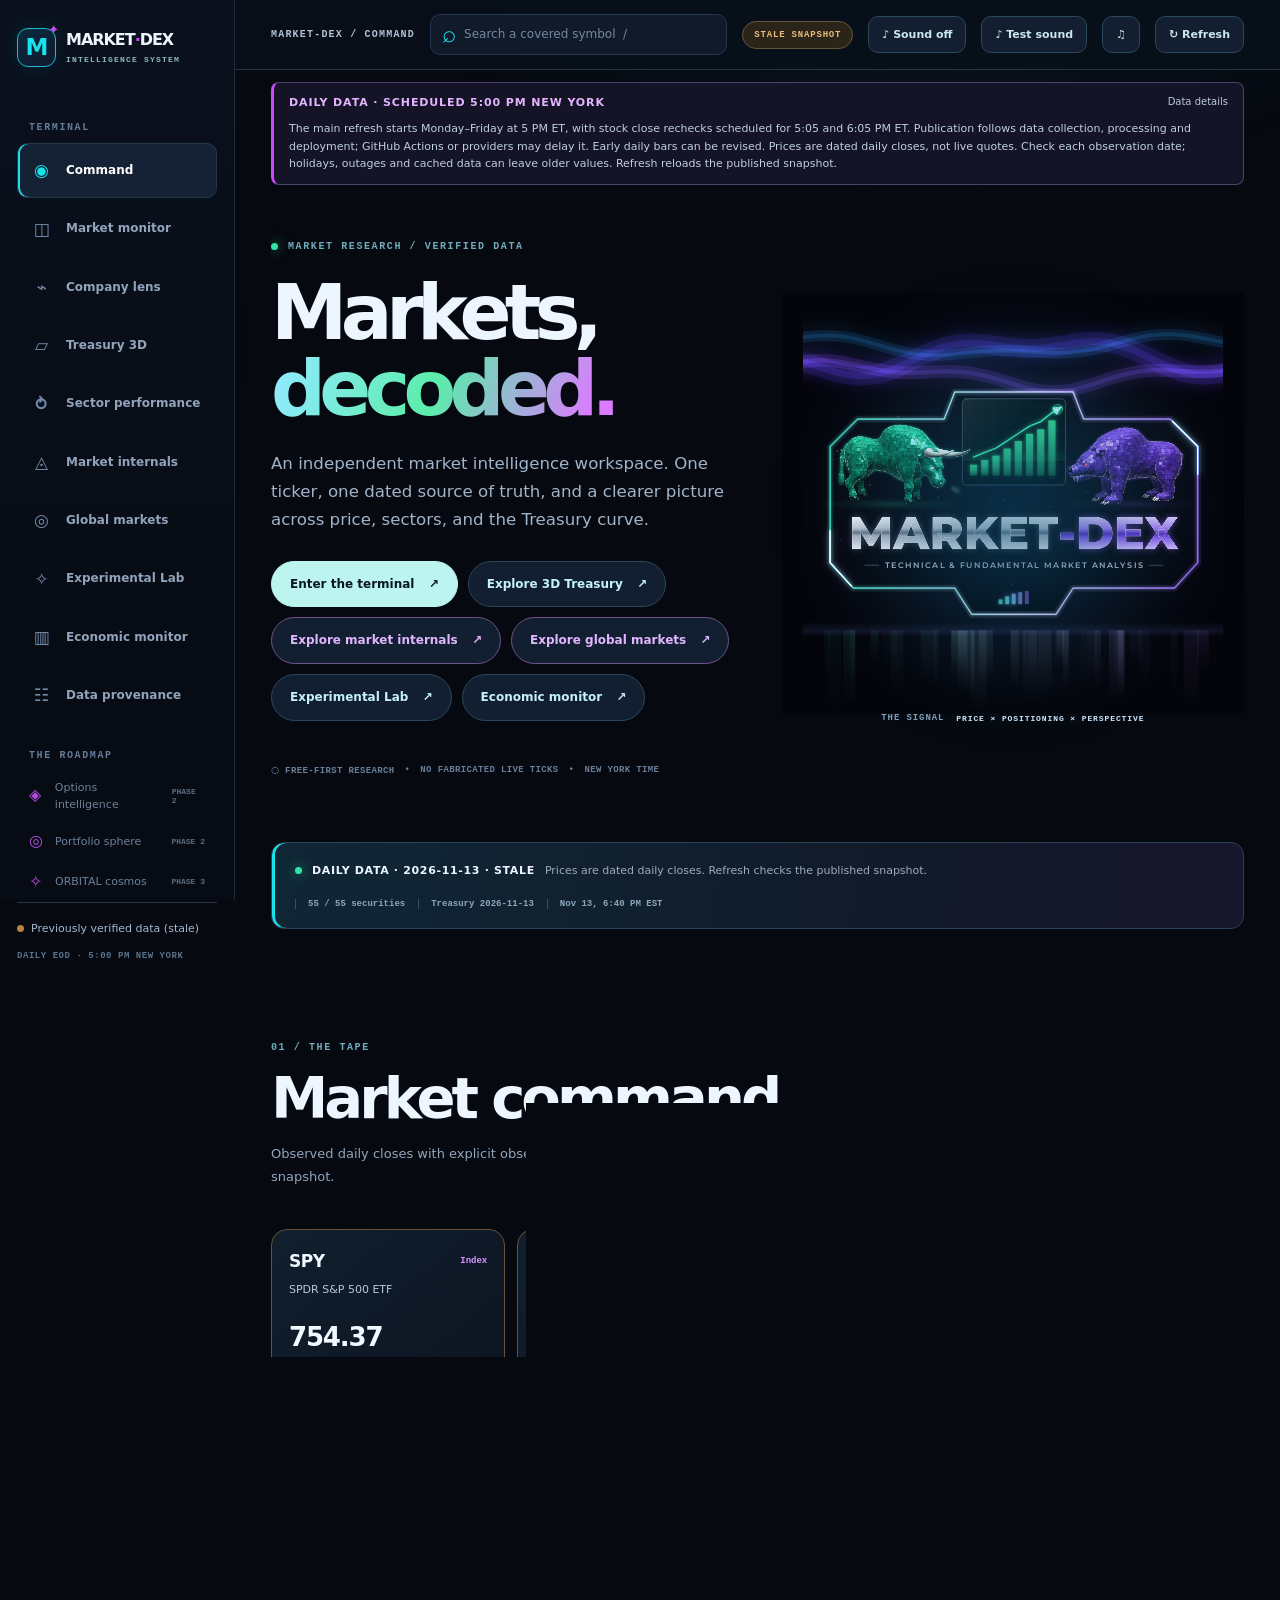
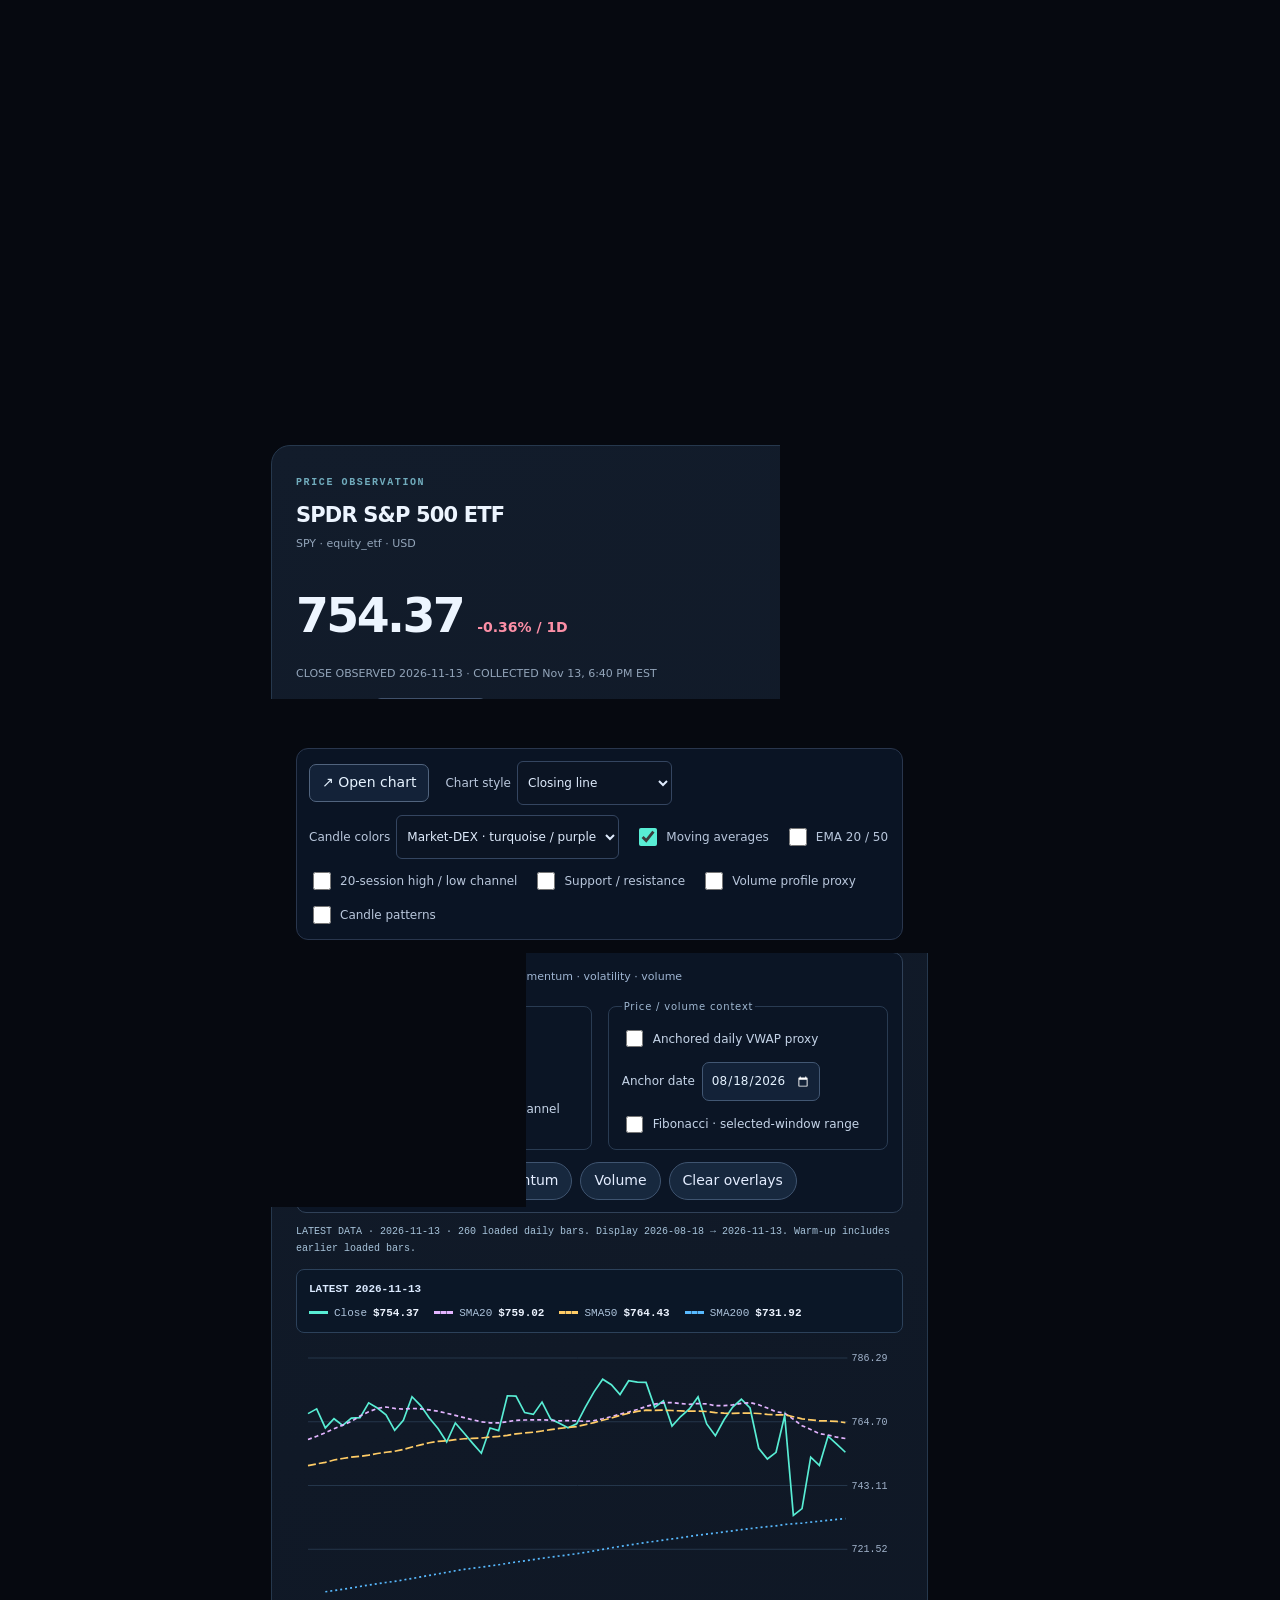
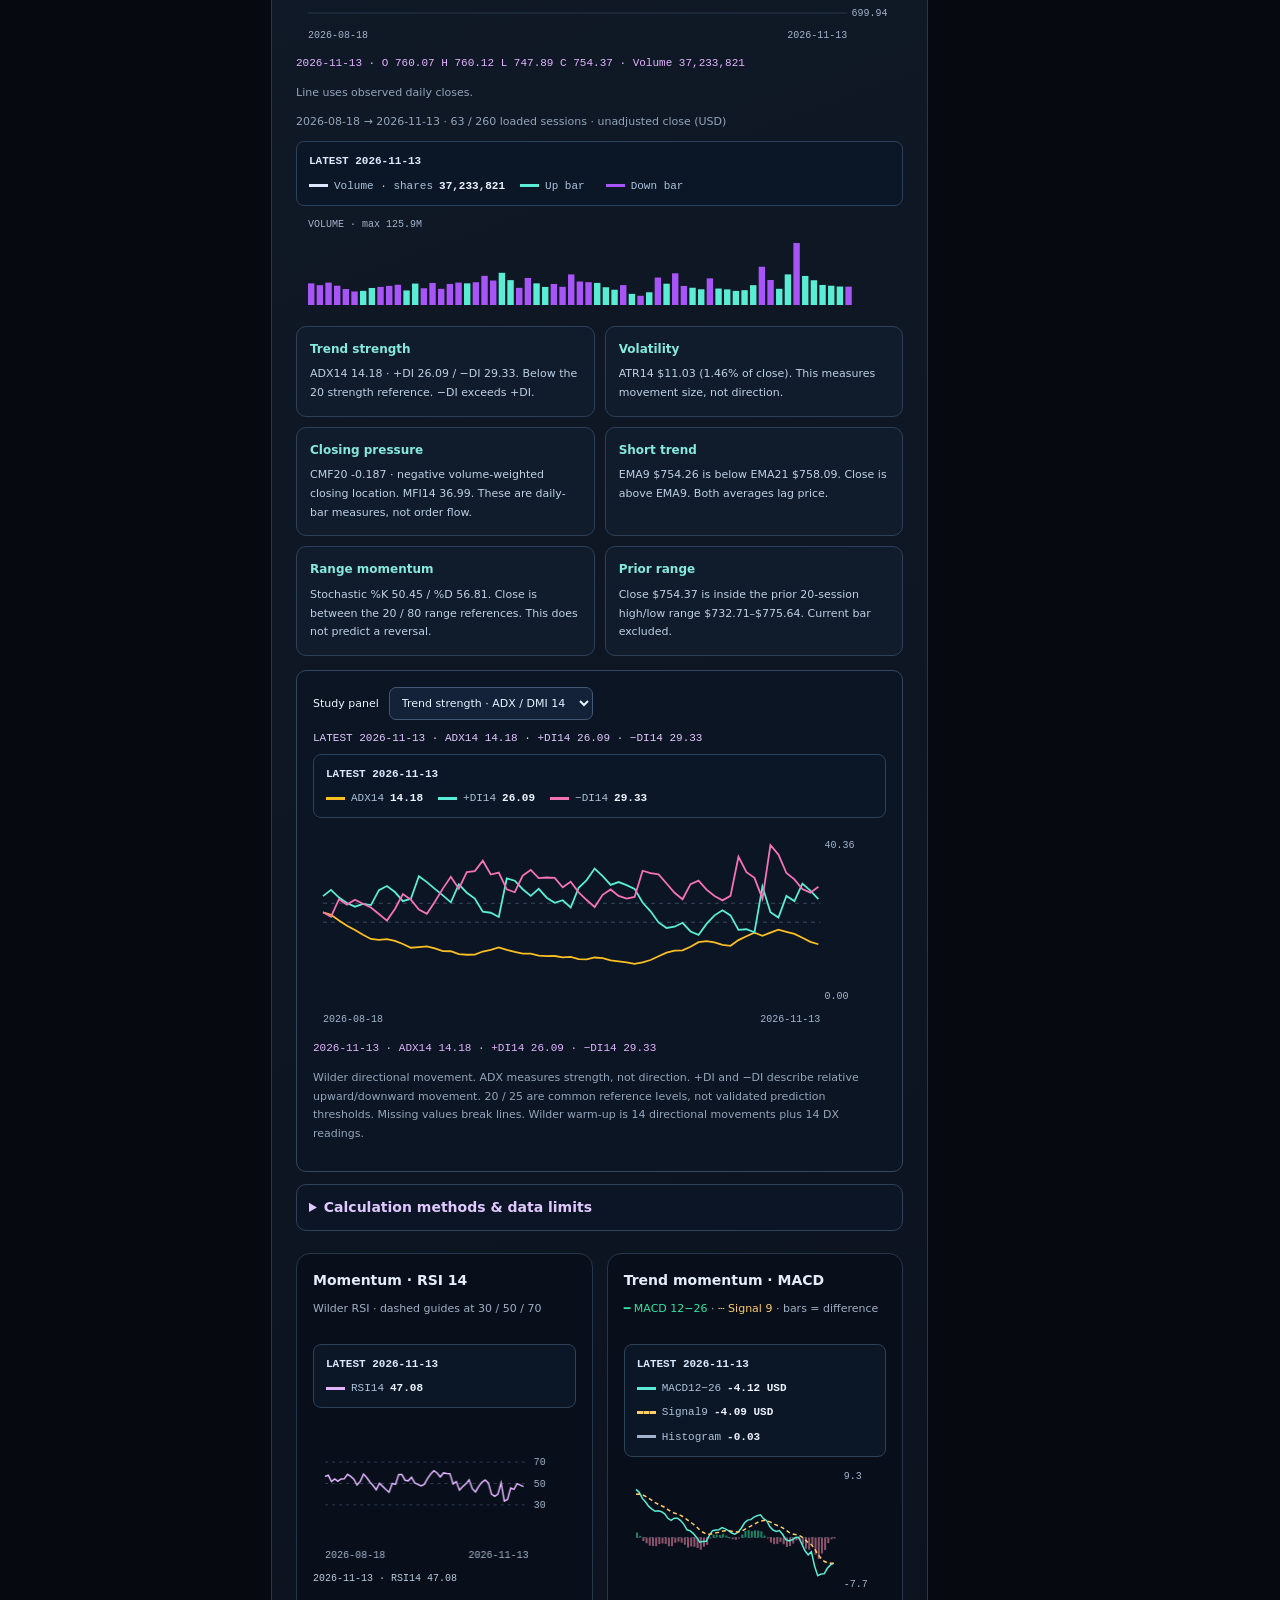
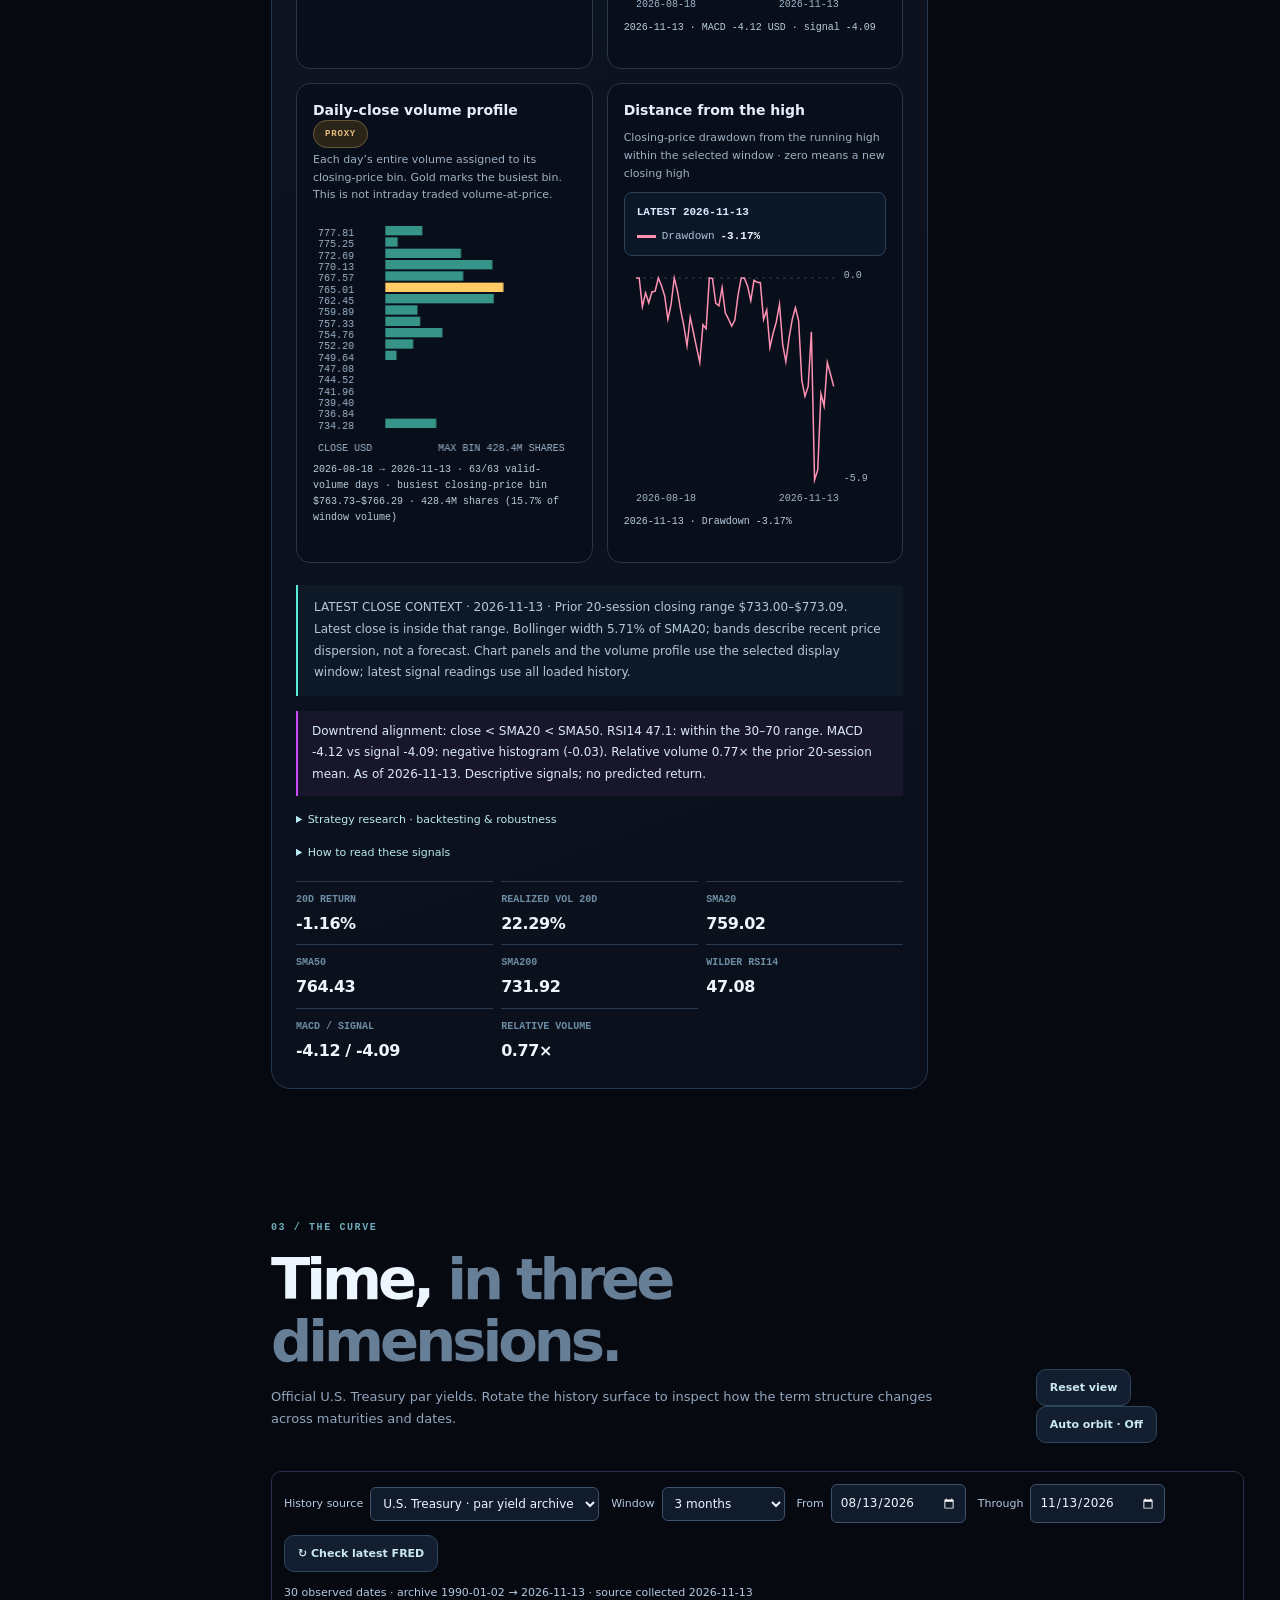
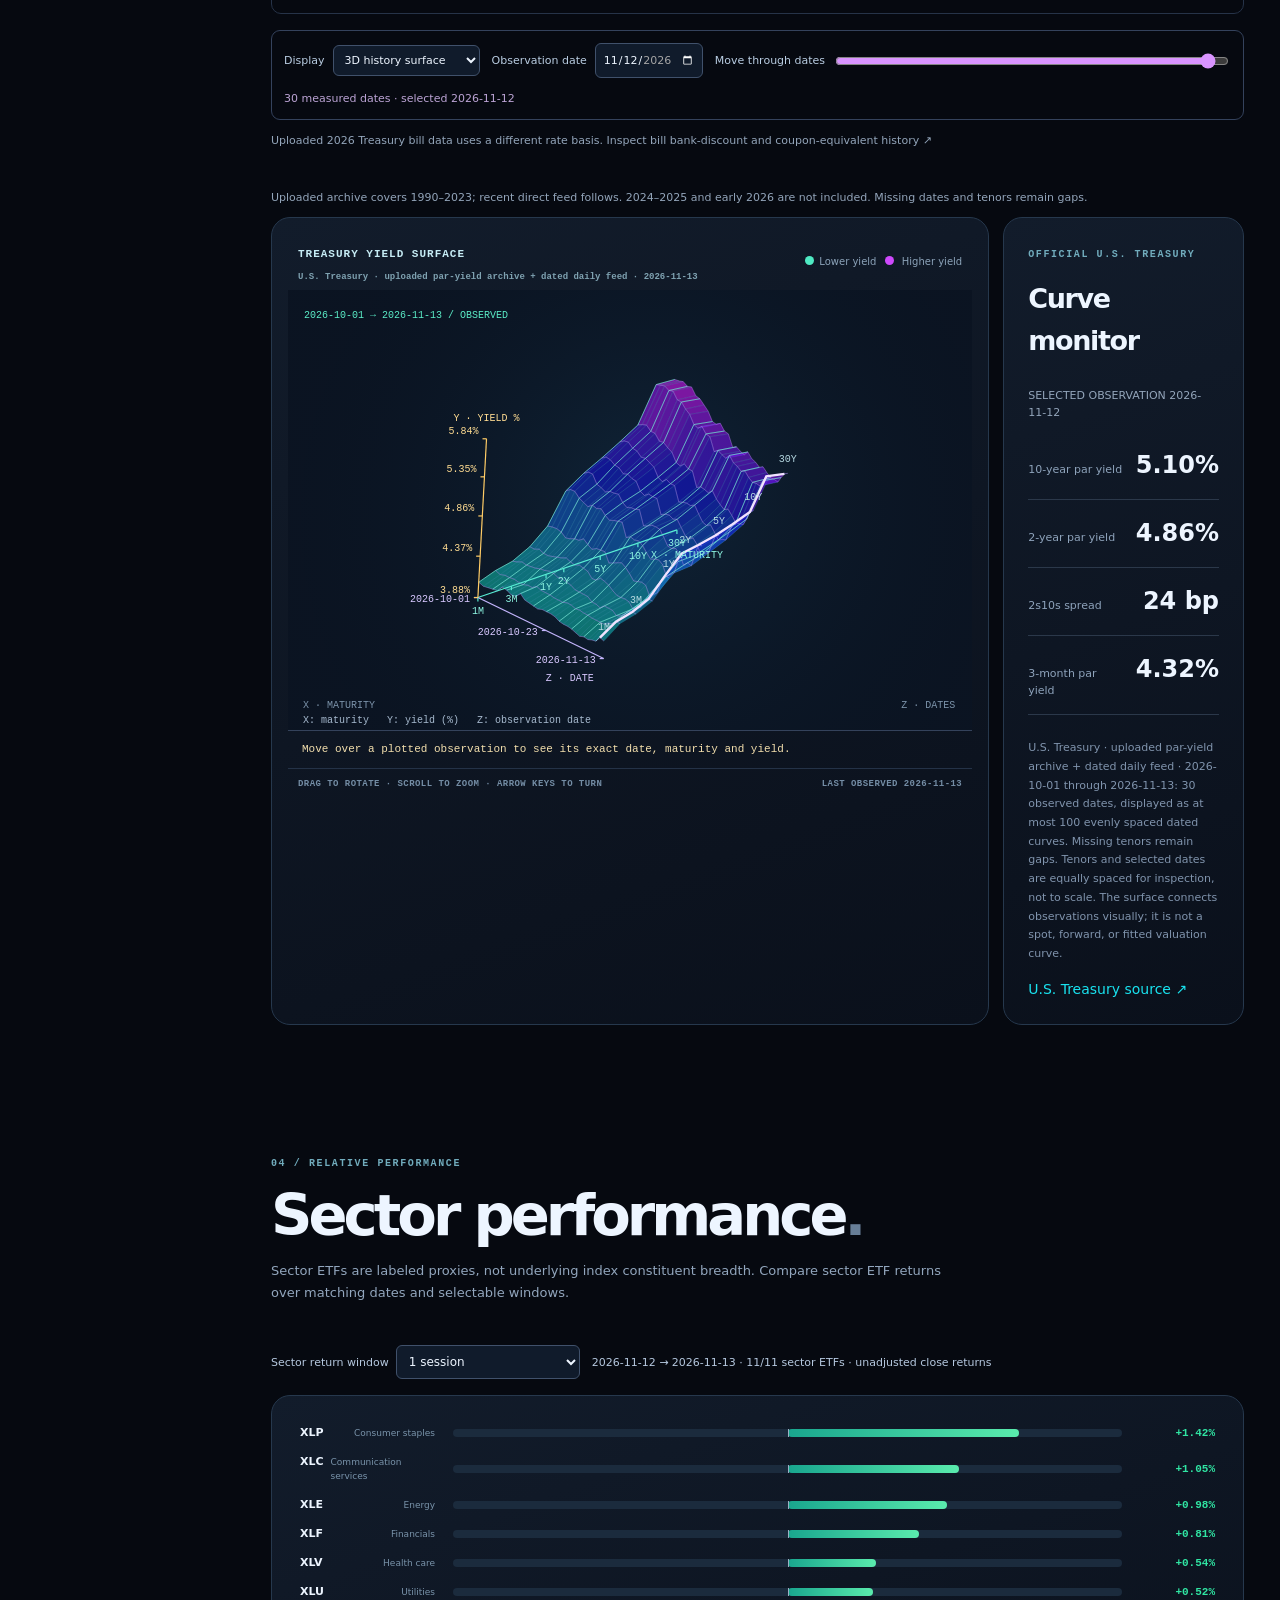
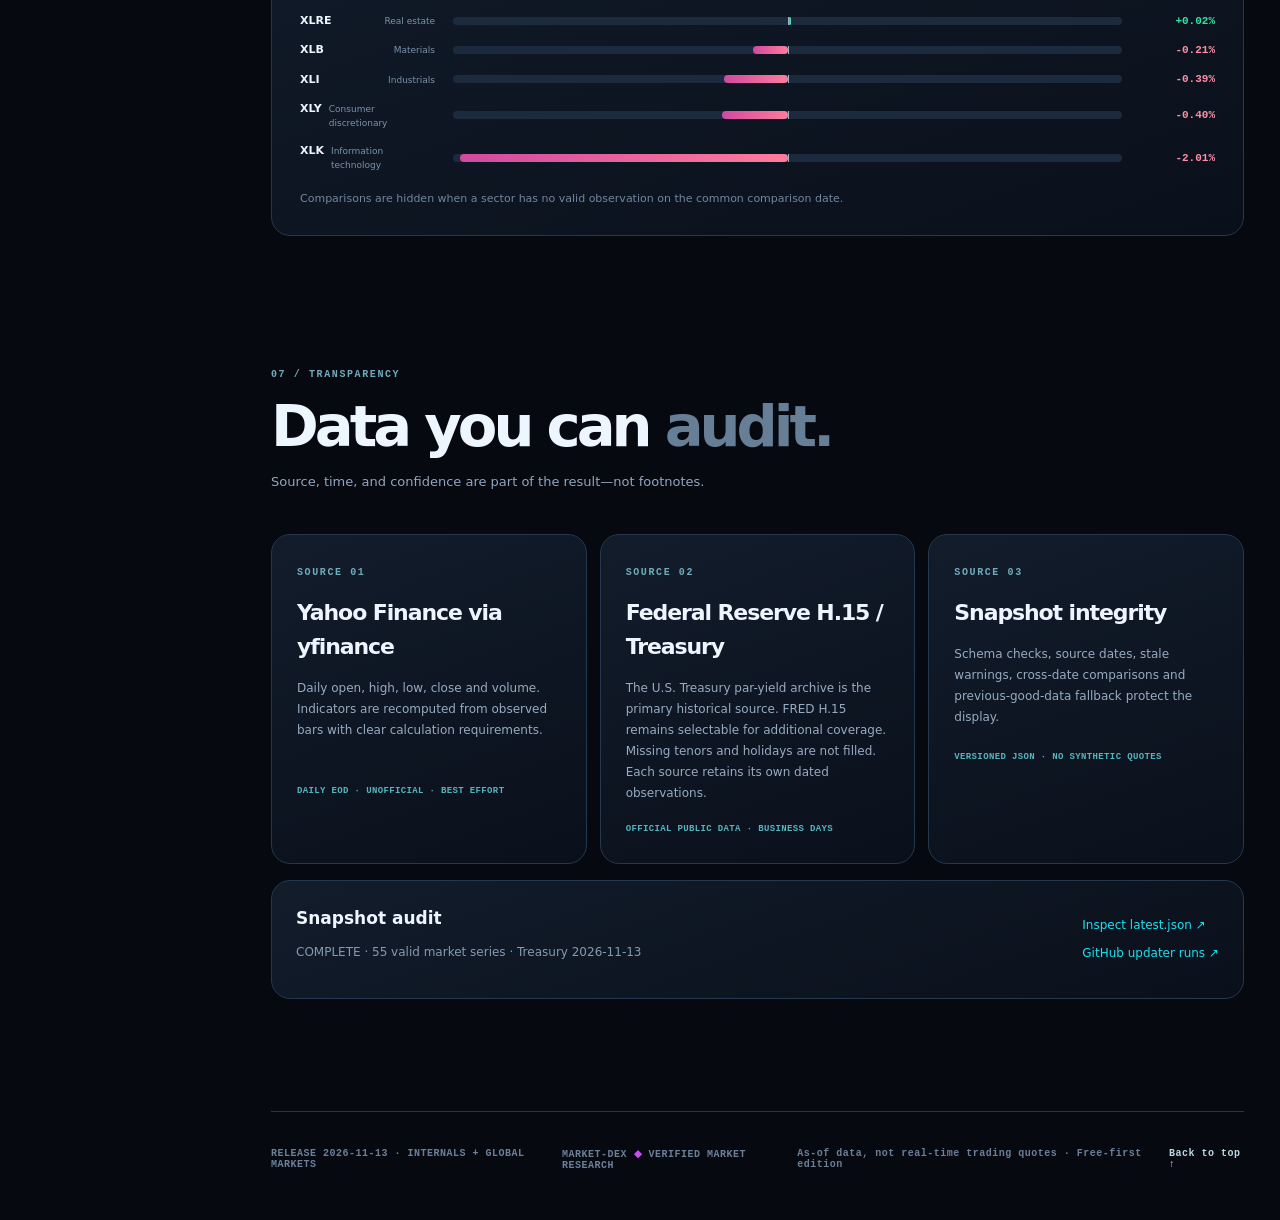
==== commit 76c58e32: "Add strategy research, original cinematic signal scenes and gated top-100 options pipeline; default " ====
--- a/index.html
+++ b/index.html
@@ -12,7 +12,7 @@
 <script defer="" src="views.js?v=research-20261113"></script><script defer="" src="sound.js?v=research-20261113"></script><script defer="" src="lab.js?v=research-20261113"></script><script defer="" src="explore-math.js?v=research-20261113"></script><script defer="" src="explore.js?v=research-20261113"></script><script defer src="technical-cursor.js?v=legend-20261113"></script><script defer src="technical-studies.js?v=studies-20261113"></script><script defer src="technical-insights.js?v=legend-20261113"></script><script defer="" src="technical.js?v=legend-20261113"></script><script defer="" src="curve-math.js?v=research-20261113"></script><script defer="" src="app.js?v=close-recheck-20261113"></script>
 <link rel="stylesheet" href="economy.css?v=research-20261113"/><script defer src="economy.js?v=history-20261113b"></script>
 <link rel="stylesheet" href="technical-workspace.css?v=legend-20261113"/>
-</head>
+<script defer src="quant-workspace.js?v=20261114"></script></head>
 <body>
 <div aria-hidden="true" class="ambient"></div>
 <div class="shell">
@@ -24,7 +24,7 @@
 <div class="rail-foot"><div class="status-dot" id="railDot"></div><span id="railStatus">Waiting for verified snapshot</span><small>DAILY EOD · 5:00 PM NEW YORK</small></div>
 </aside>
 <div class="work">
-<header class="topbar"><div class="breadcrumb">MARKET-DEX <span>/</span> COMMAND</div><div class="search-wrap"><label class="sr" for="search">Search loaded ticker</label><span>⌕</span><input aria-label="Search covered symbols" autocomplete="off" id="search" placeholder="Search a covered symbol  /" spellcheck="false" type="search"/><div class="search-dropdown" hidden="" id="searchResults"></div></div><span class="chip" id="topStatus">AWAITING DATA</span><button aria-pressed="false" class="quiet-btn" id="soundToggle" type="button">♪ Enable sound</button><button class="quiet-btn" id="soundReplay" type="button" title="Enable audio and replay the arcade startup tune">♪ Test sound</button><button class="quiet-btn" id="soundSettings" type="button" title="Audio player and volume controls">♫</button><span id="soundStatus" class="sr" role="status"></span><button class="quiet-btn" id="refreshBtn" title="Reload the newest published snapshot" type="button">↻ Refresh</button></header>
+<header class="topbar"><div class="breadcrumb">MARKET-DEX <span>/</span> COMMAND</div><div class="search-wrap"><label class="sr" for="search">Search loaded ticker</label><span>⌕</span><input aria-label="Search covered symbols" autocomplete="off" id="search" placeholder="Search a covered symbol  /" spellcheck="false" type="search"/><div class="search-dropdown" hidden="" id="searchResults"></div></div><span class="chip" id="topStatus">AWAITING DATA</span><button aria-pressed="false" class="quiet-btn" id="soundToggle" type="button">♪ Enable sound</button><button class="quiet-btn" id="soundReplay" type="button" title="Preview the current startup sound">♪ Test sound</button><button class="quiet-btn" id="soundSettings" type="button" title="Audio player and volume controls">♫</button><span id="soundStatus" class="sr" role="status"></span><button class="quiet-btn" id="refreshBtn" title="Reload the newest published snapshot" type="button">↻ Refresh</button></header>
 <main id="top"><nav aria-label="Research views" class="view-switcher"><a href="#top">← Command home</a><div><a href="#internals">Market Internals</a><a href="#global">Global Markets</a><a href="#lab">Experimental Lab</a><a href="#economy">Economic monitor</a></div></nav>
 <details aria-label="Data refresh notice" class="data-notice compact-notice"><summary><strong>DAILY DATA · SCHEDULED 5:00 PM NEW YORK</strong><small>Data details</small></summary><p>The main refresh starts Monday–Friday at 5 PM ET, with stock close rechecks scheduled for 5:05 and 6:05 PM ET. Publication follows data collection, processing and deployment; GitHub Actions or providers may delay it. Early daily bars can be revised. Prices are dated daily closes, not live quotes. Check each observation date; holidays, outages and cached data can leave older values. Refresh reloads the published snapshot.</p></details>
 <section aria-label="Market Dex command home" class="hero reveal"><div class="hero-copy"><div class="kicker"><span class="pip"></span> MARKET RESEARCH / VERIFIED DATA</div><h1>Markets, <em>decoded.</em></h1><p>An independent market intelligence workspace. One ticker, one dated source of truth, and a clearer picture across price, sectors, and the Treasury curve.</p><div class="hero-actions"><a class="primary" href="#markets">Enter the terminal <span>↗</span></a><a class="secondary" href="#rates">Explore 3D Treasury <span>↗</span></a><a class="secondary internals-cta" href="#internals">Explore market internals <span>↗</span></a><a class="secondary globe-cta" href="#global">Explore global markets <span>↗</span></a><a class="secondary" href="#lab">Experimental Lab <span>↗</span></a><a class="secondary" href="#economy">Economic monitor <span>↗</span></a></div><div class="hero-metadata"><span>◌ FREE-FIRST RESEARCH</span><span>•</span><span>NO FABRICATED LIVE TICKS</span><span>•</span><span>NEW YORK TIME</span></div></div><div class="hero-logo"><div class="hero-halo"></div><iframe title="Market-DEX animated bull and bear logo" src="assets/loading-animation.html" sandbox="allow-scripts" style="width:100%;height:420px;border:0" loading="eager"></iframe><div class="hero-caption"><span>THE SIGNAL</span><b>PRICE × POSITIONING × PERSPECTIVE</b></div></div></section>
@@ -52,5 +52,5 @@
 </main>
 </div>
 </div>
-<dialog aria-labelledby="labViewerTitle" id="labViewer"><div class="lab-viewer-head"><div><h2 id="labViewerTitle">Experimental viewer</h2><p id="labViewerStatus" role="status">Preparing visual…</p></div><div><button class="quiet-btn" id="labViewerRefresh" type="button">Refresh viewer</button><button class="quiet-btn" id="labViewerClose" type="button">Close ✕</button></div></div><div id="labFrameHost"></div><p class="lab-viewer-note" id="labViewerNote">Experimental visualization · dated ETF/stock observations · current holdings proxy. Historical cap-weight/index-contribution features have no live cap feed. Close the viewer to stop its 3D rendering.</p></dialog><dialog id="soundDialog" class="sound-dialog"><form method="dialog"><button class="quiet-btn" aria-label="Close sound controls">Close ✕</button></form><span class="eyebrow">ARCADE AUDIO</span><h3>Press play. Start exploring.</h3><p>Original 4.25-second epic startup theme and click effects. If autoplay is blocked, your first interaction starts it; Play and Test sound also work.</p><audio id="startupAudio" controls preload="auto" src="[data-uri]">Your browser does not support audio playback.</audio><label>Interface sound volume <input id="soundVolume" type="range" min="0" max="100" value="65" step="5"/><output id="soundVolumeValue">65%</output></label><p id="audioPlaybackStatus" role="status">Press the audio player’s play button or Test sound.</p><p class="small muted">If the progress bar moves but you hear nothing, check device volume and whether this tab is muted. <a href="[data-uri]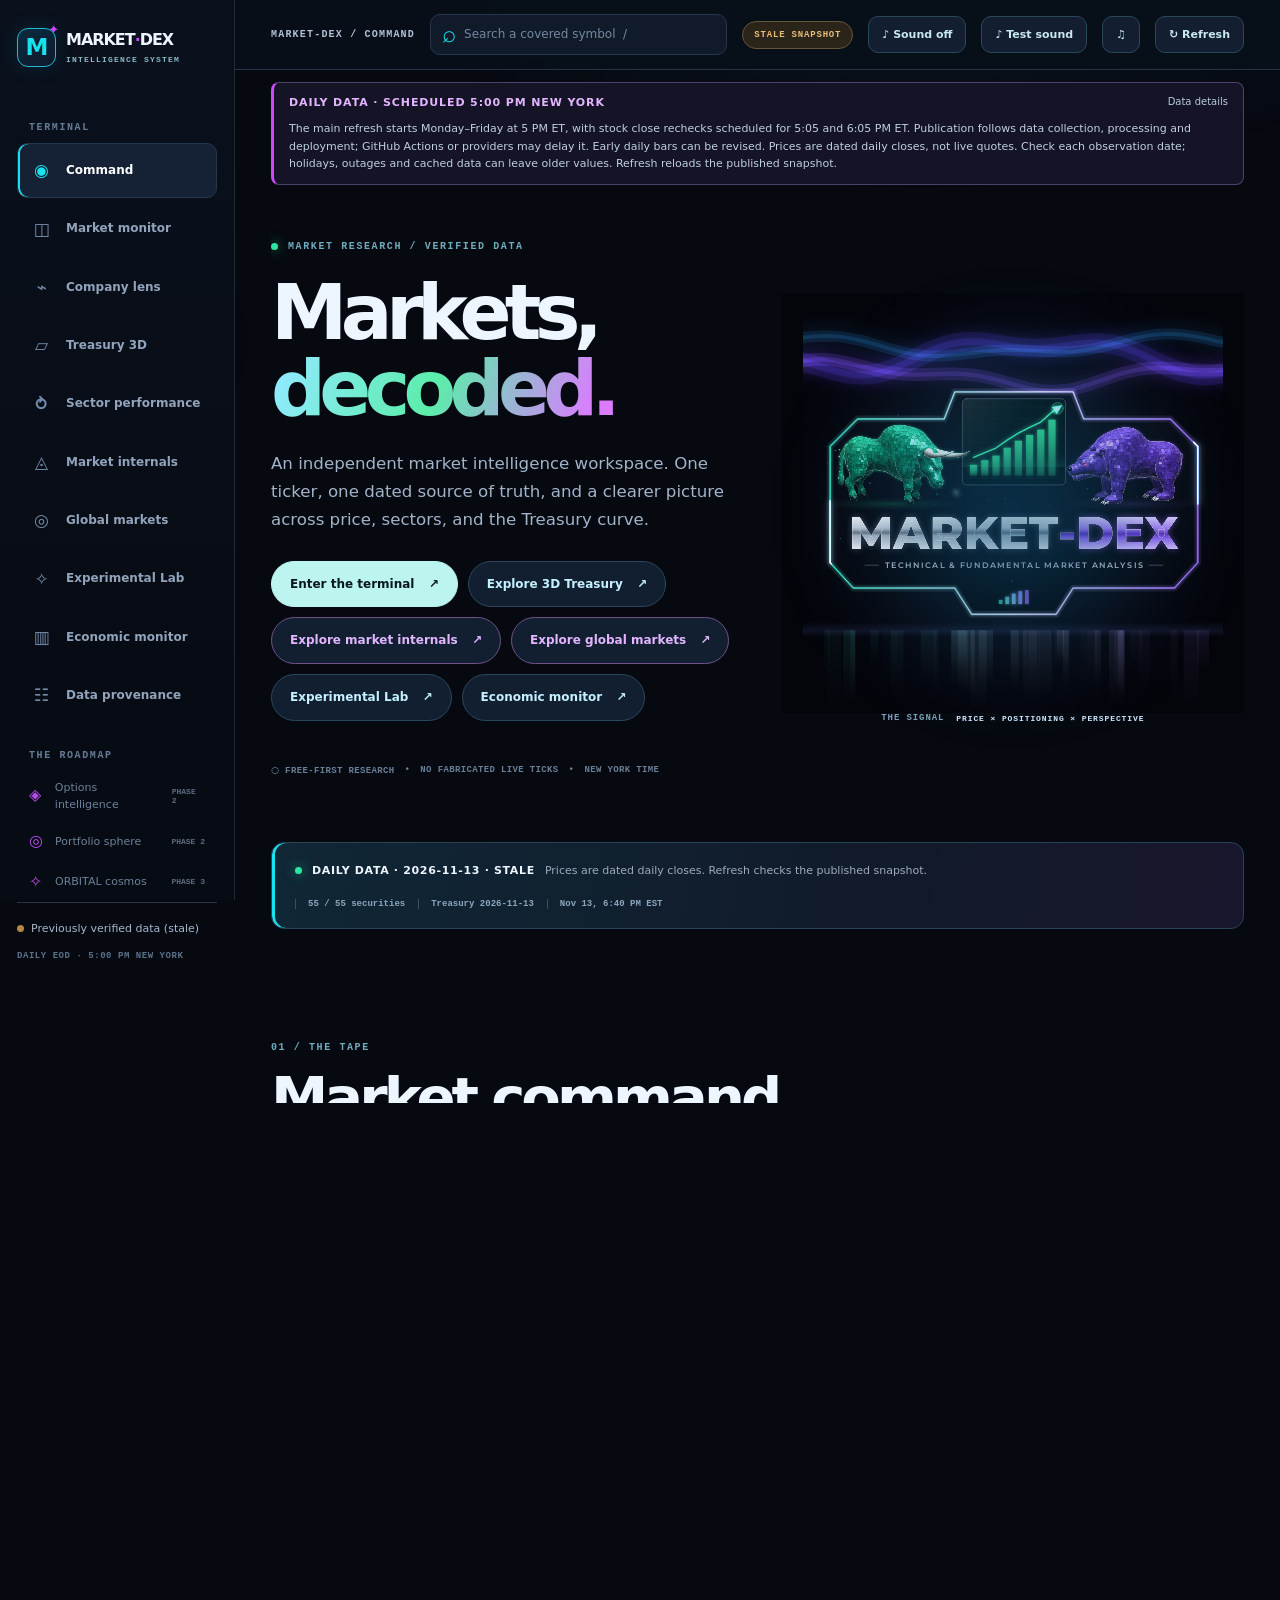
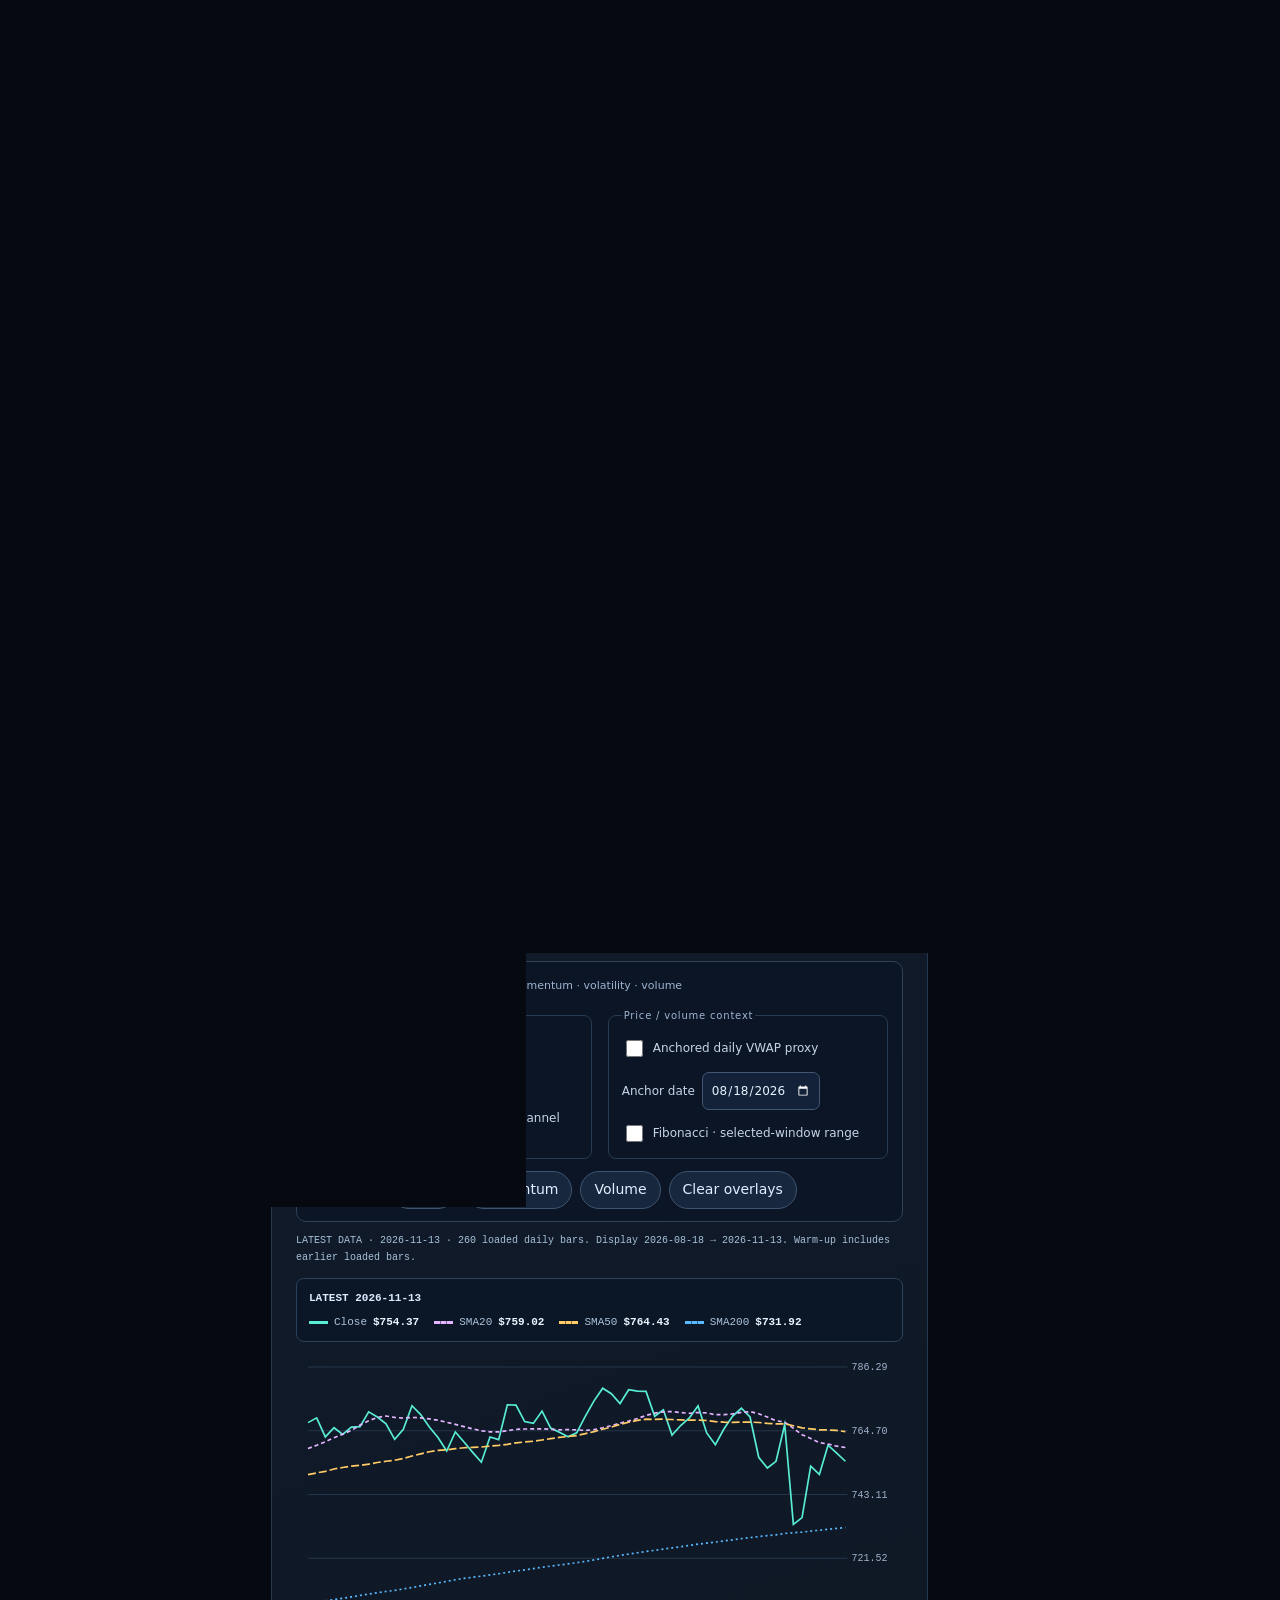
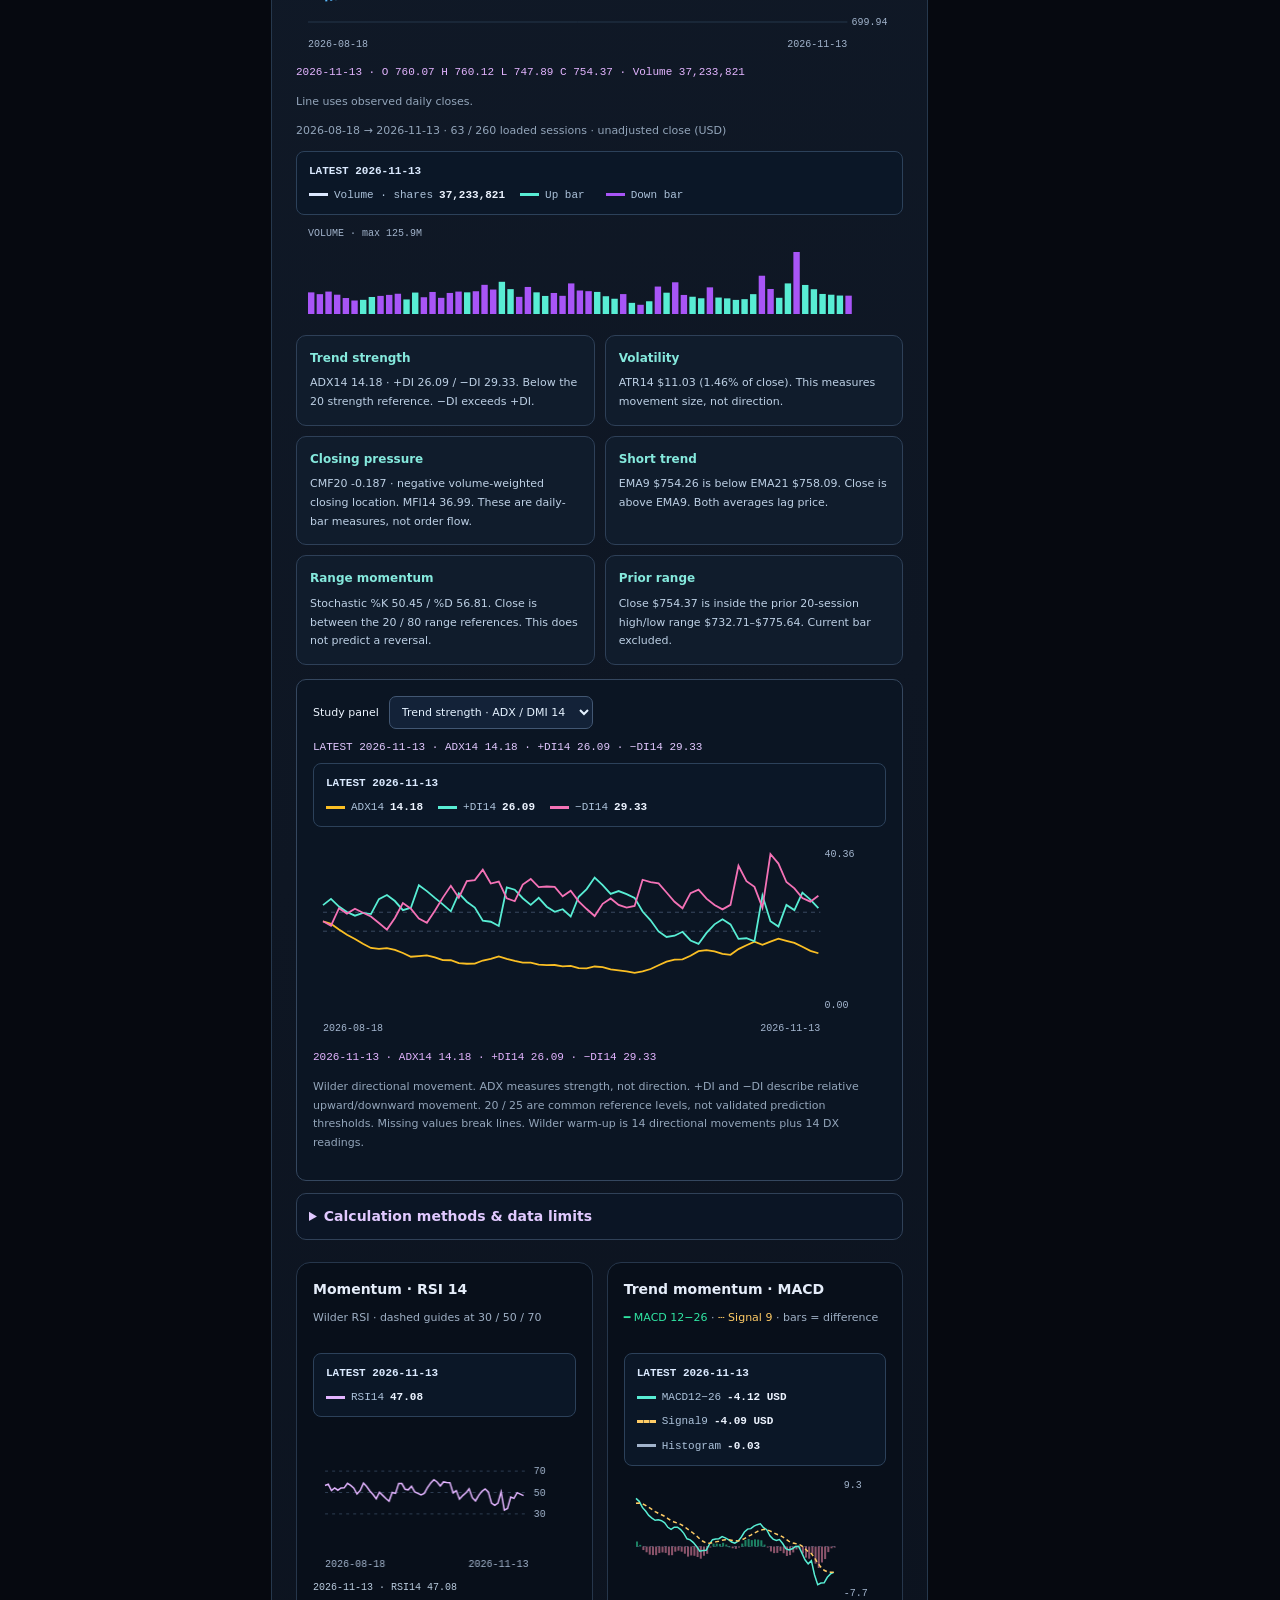
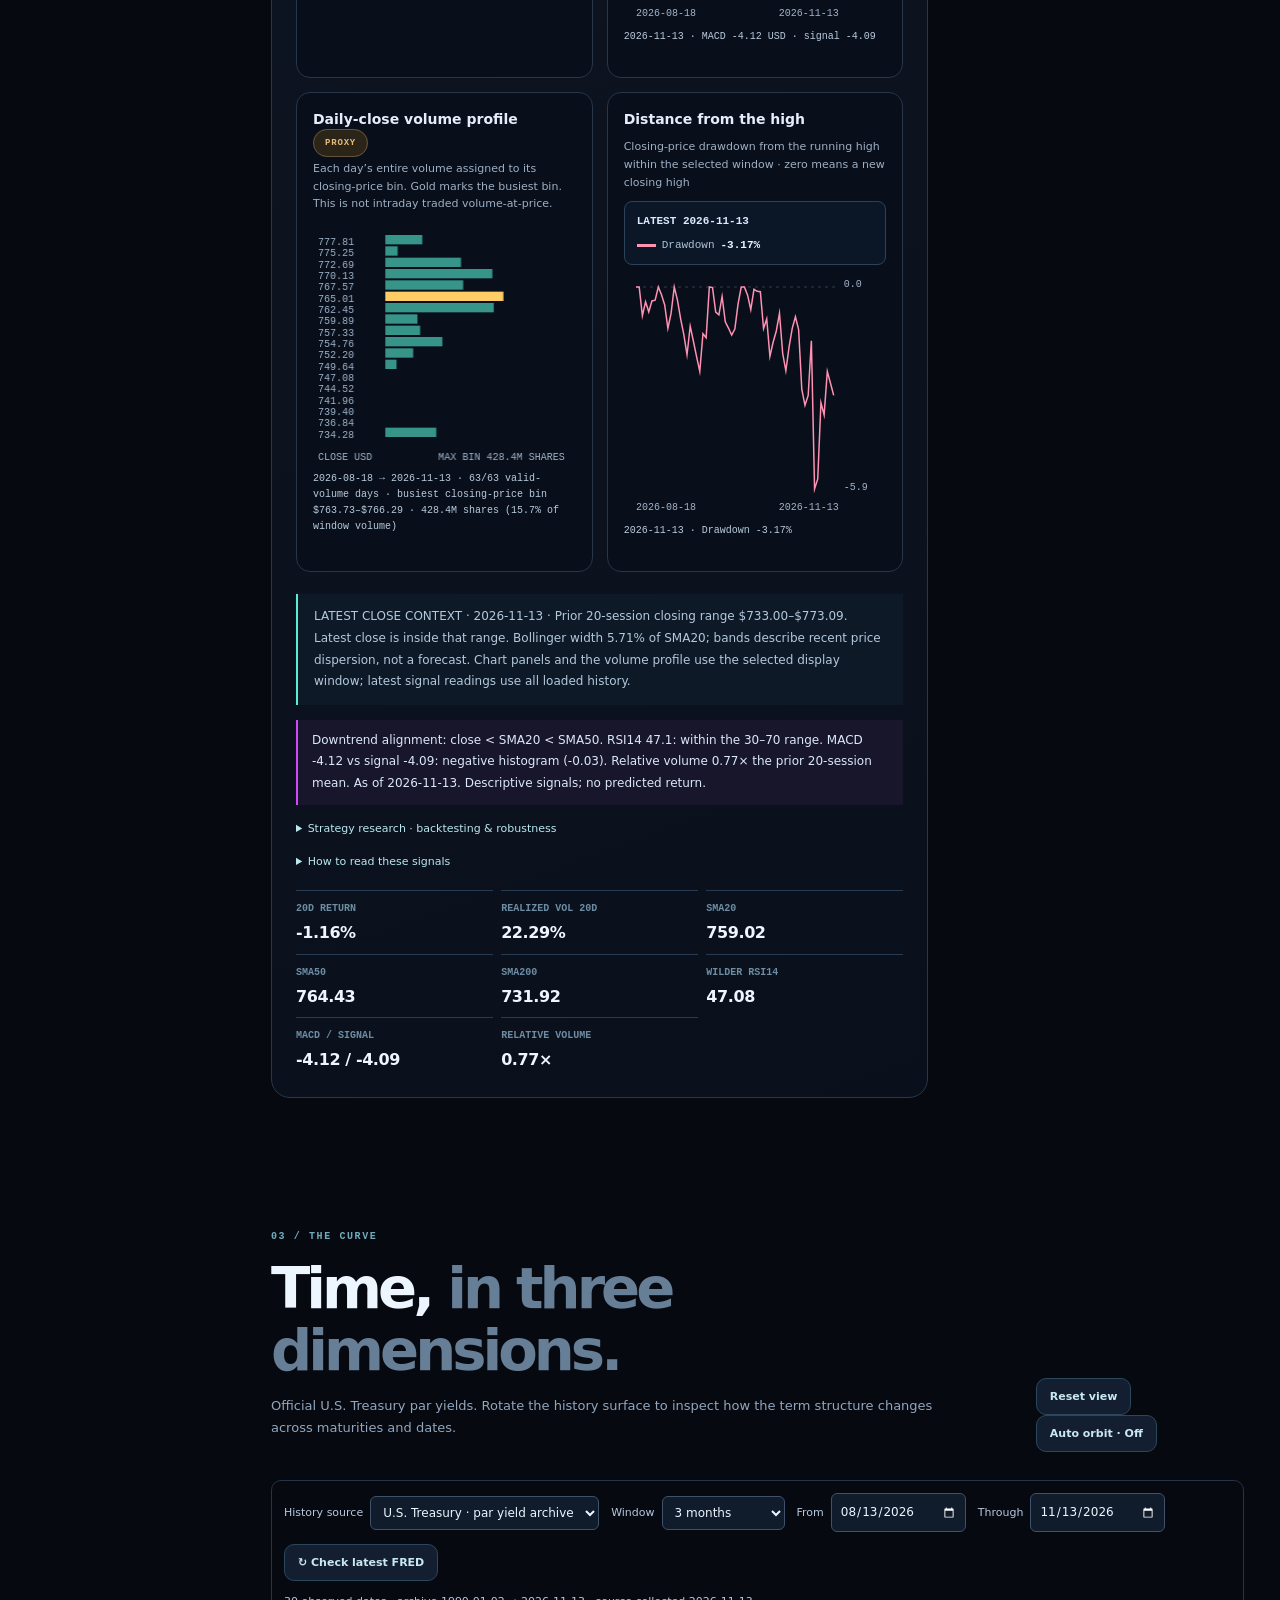
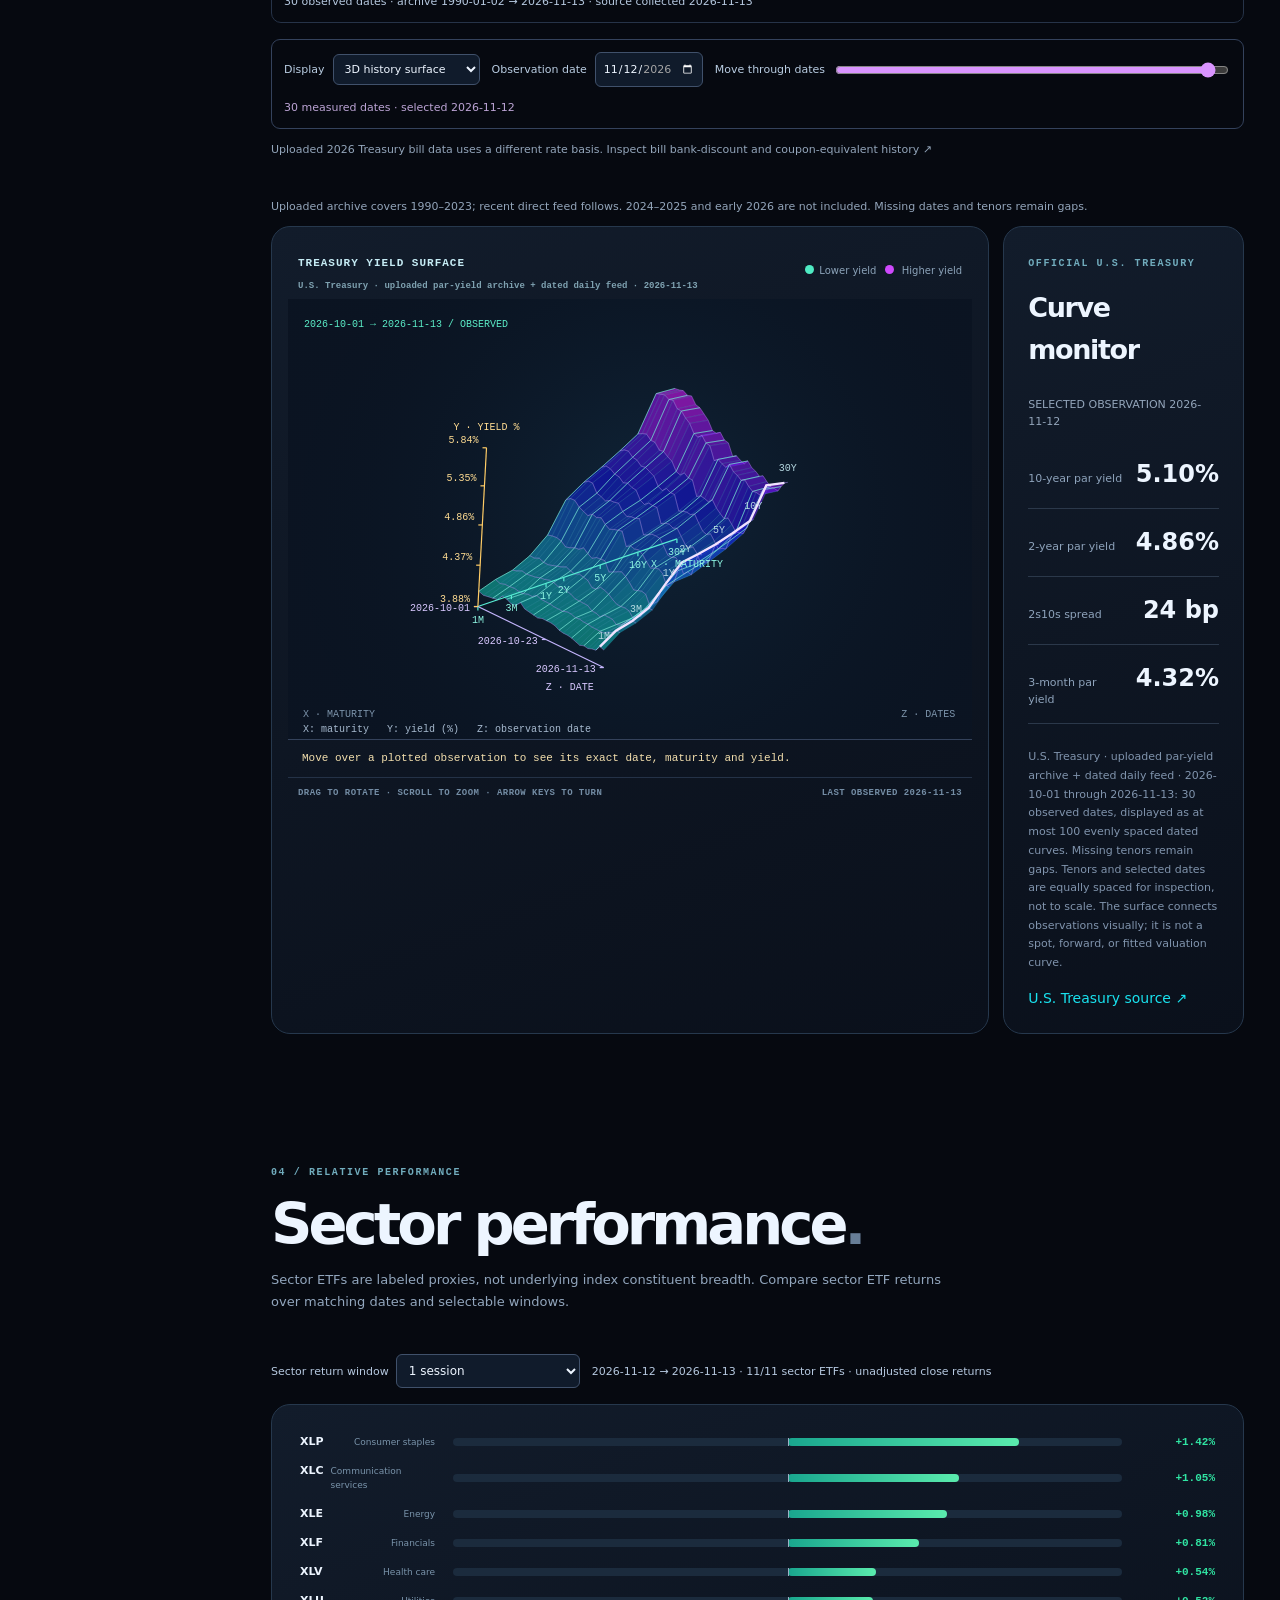
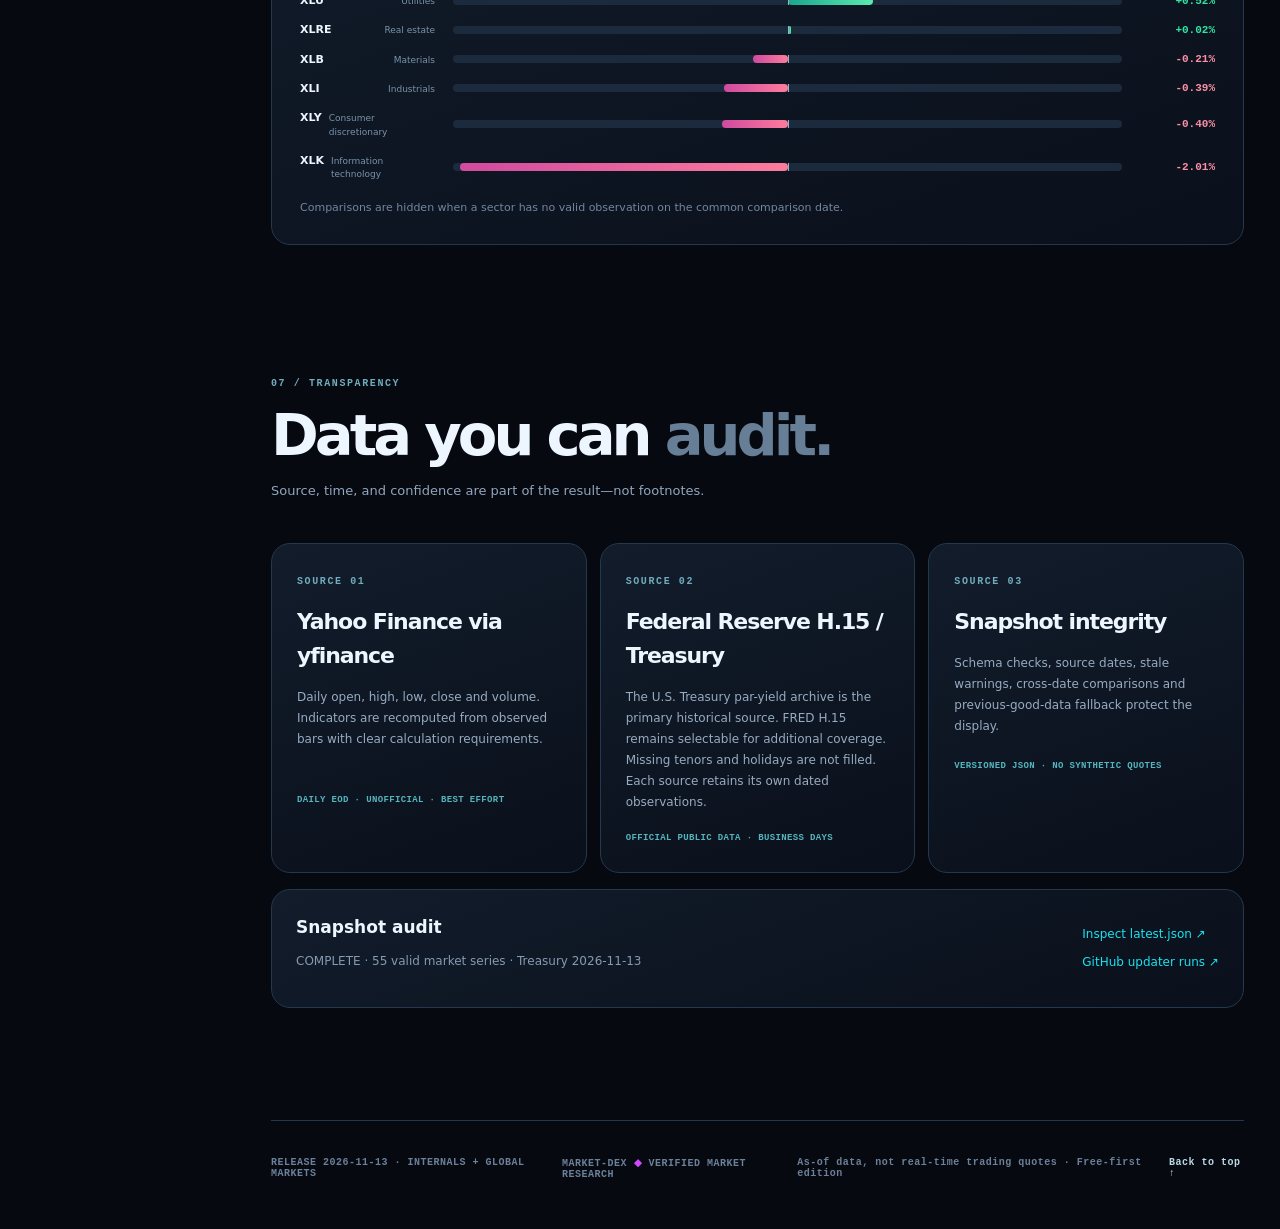
==== commit a93f4b04: "Fit approved neon animals above observed price paths with opt-in horn and claw attacks" ====
--- a/index.html
+++ b/index.html
@@ -12,7 +12,7 @@
 <script defer="" src="views.js?v=research-20261113"></script><script defer="" src="sound.js?v=research-20261113"></script><script defer="" src="lab.js?v=research-20261113"></script><script defer="" src="explore-math.js?v=research-20261113"></script><script defer="" src="explore.js?v=research-20261113"></script><script defer src="technical-cursor.js?v=legend-20261113"></script><script defer src="technical-studies.js?v=studies-20261113"></script><script defer src="technical-insights.js?v=legend-20261113"></script><script defer="" src="technical.js?v=legend-20261113"></script><script defer="" src="curve-math.js?v=research-20261113"></script><script defer="" src="app.js?v=close-recheck-20261113"></script>
 <link rel="stylesheet" href="economy.css?v=research-20261113"/><script defer src="economy.js?v=history-20261113b"></script>
 <link rel="stylesheet" href="technical-workspace.css?v=legend-20261113"/>
-<script defer src="quant-workspace.js?v=20261114"></script></head>
+<script defer src="quant-workspace.js?v=neon-attacks-20261114"></script></head>
 <body>
 <div aria-hidden="true" class="ambient"></div>
 <div class="shell">
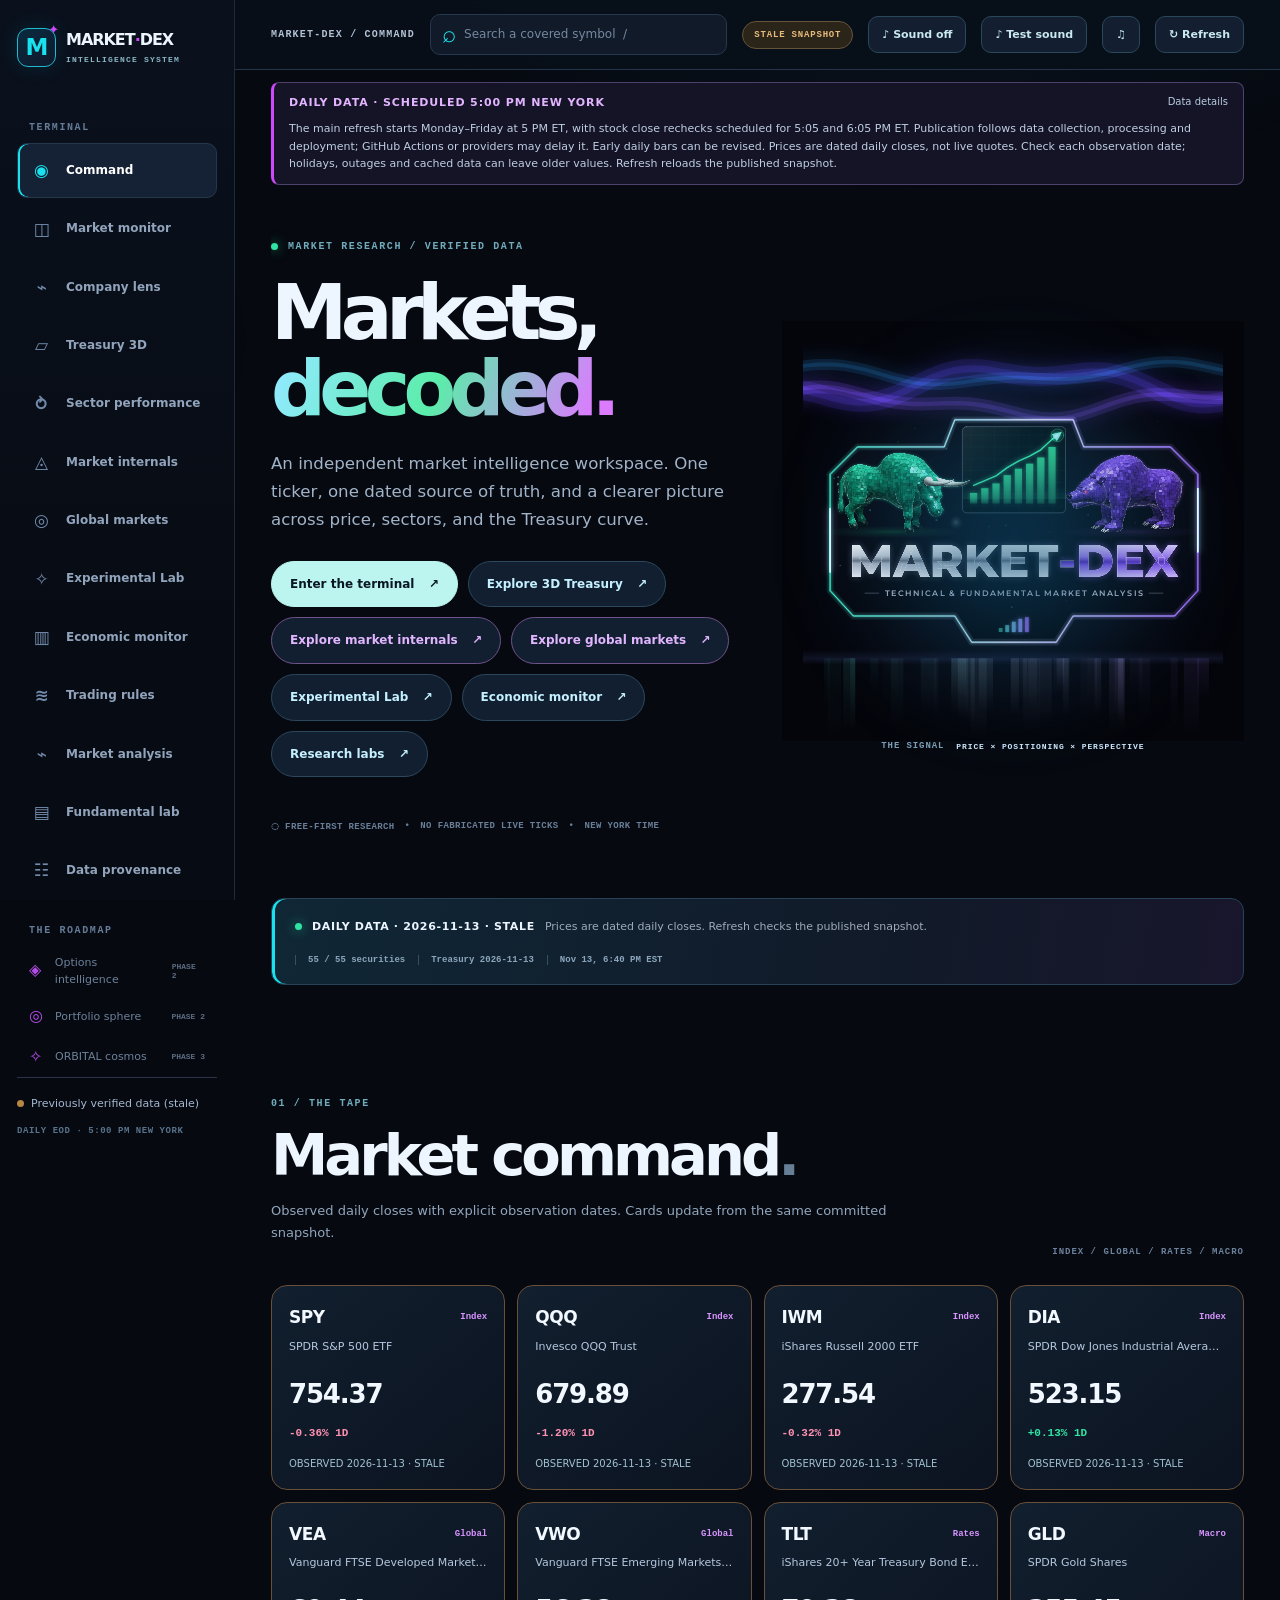
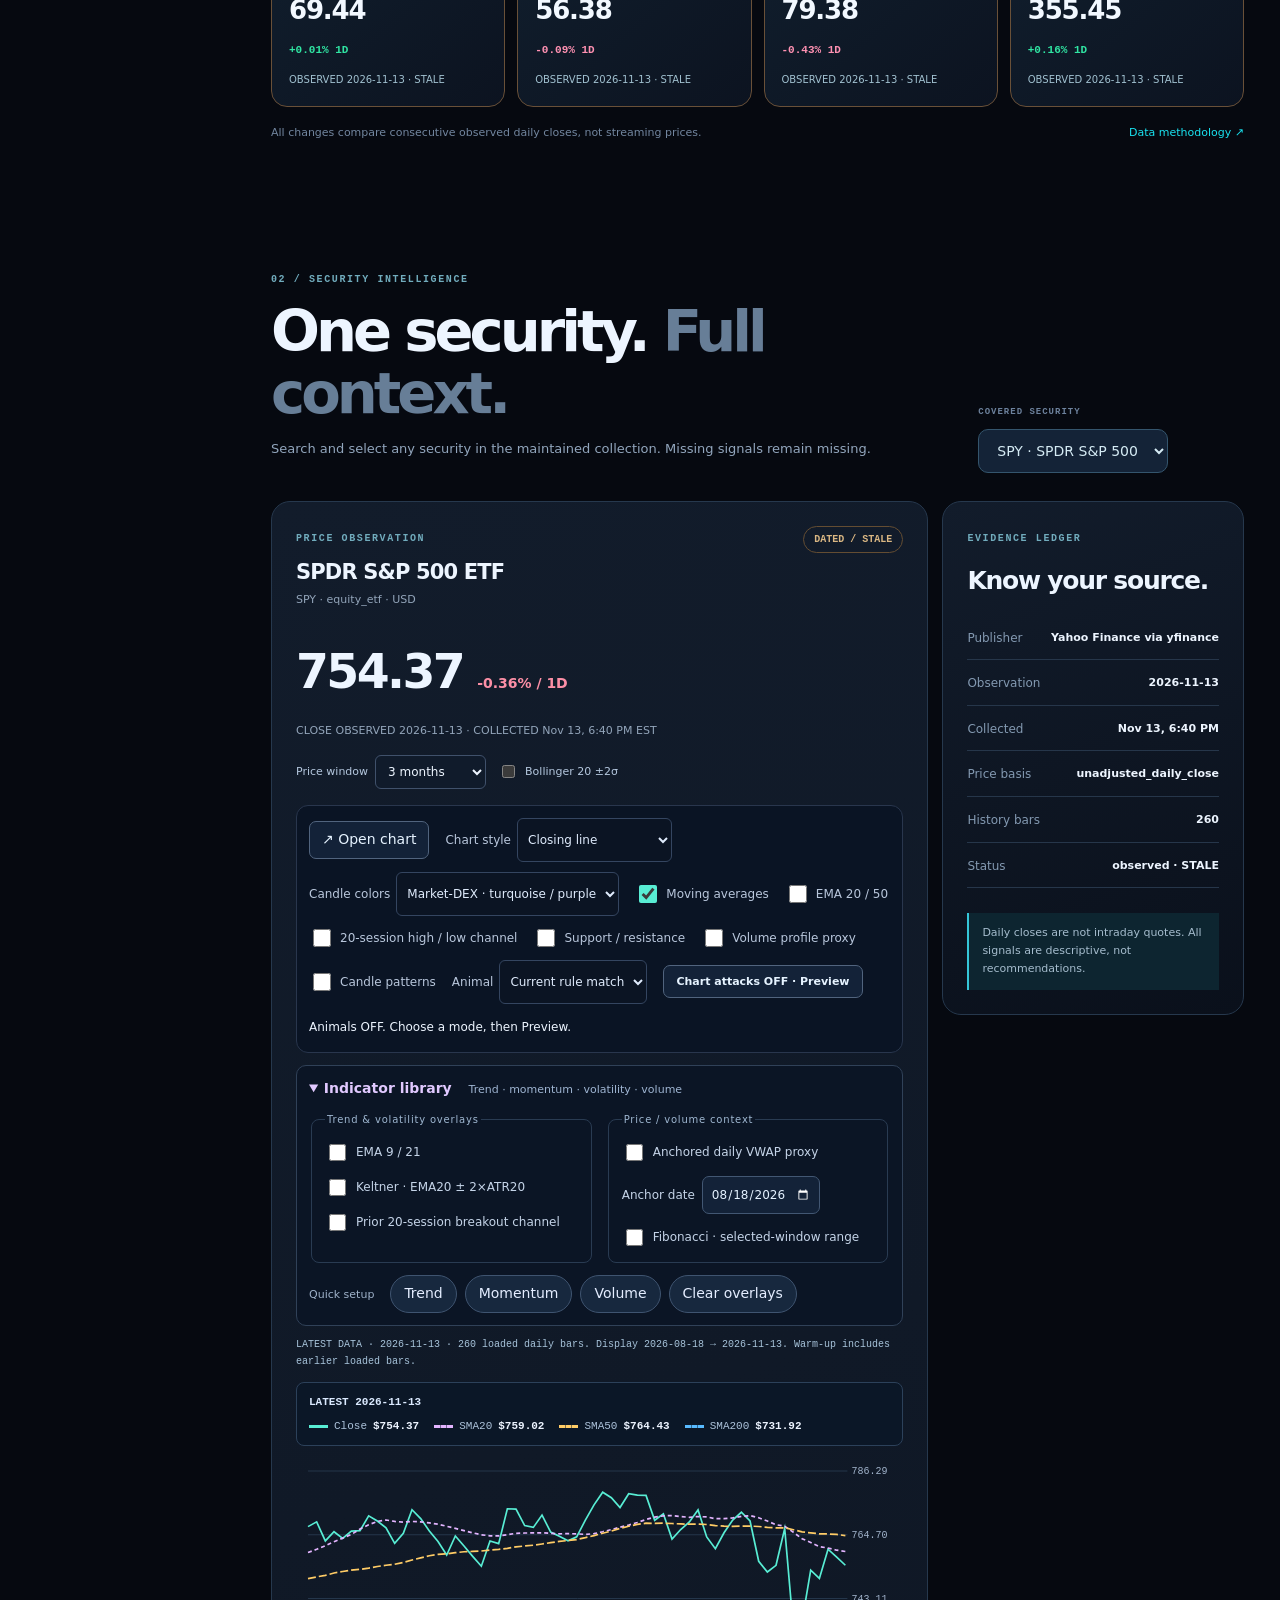
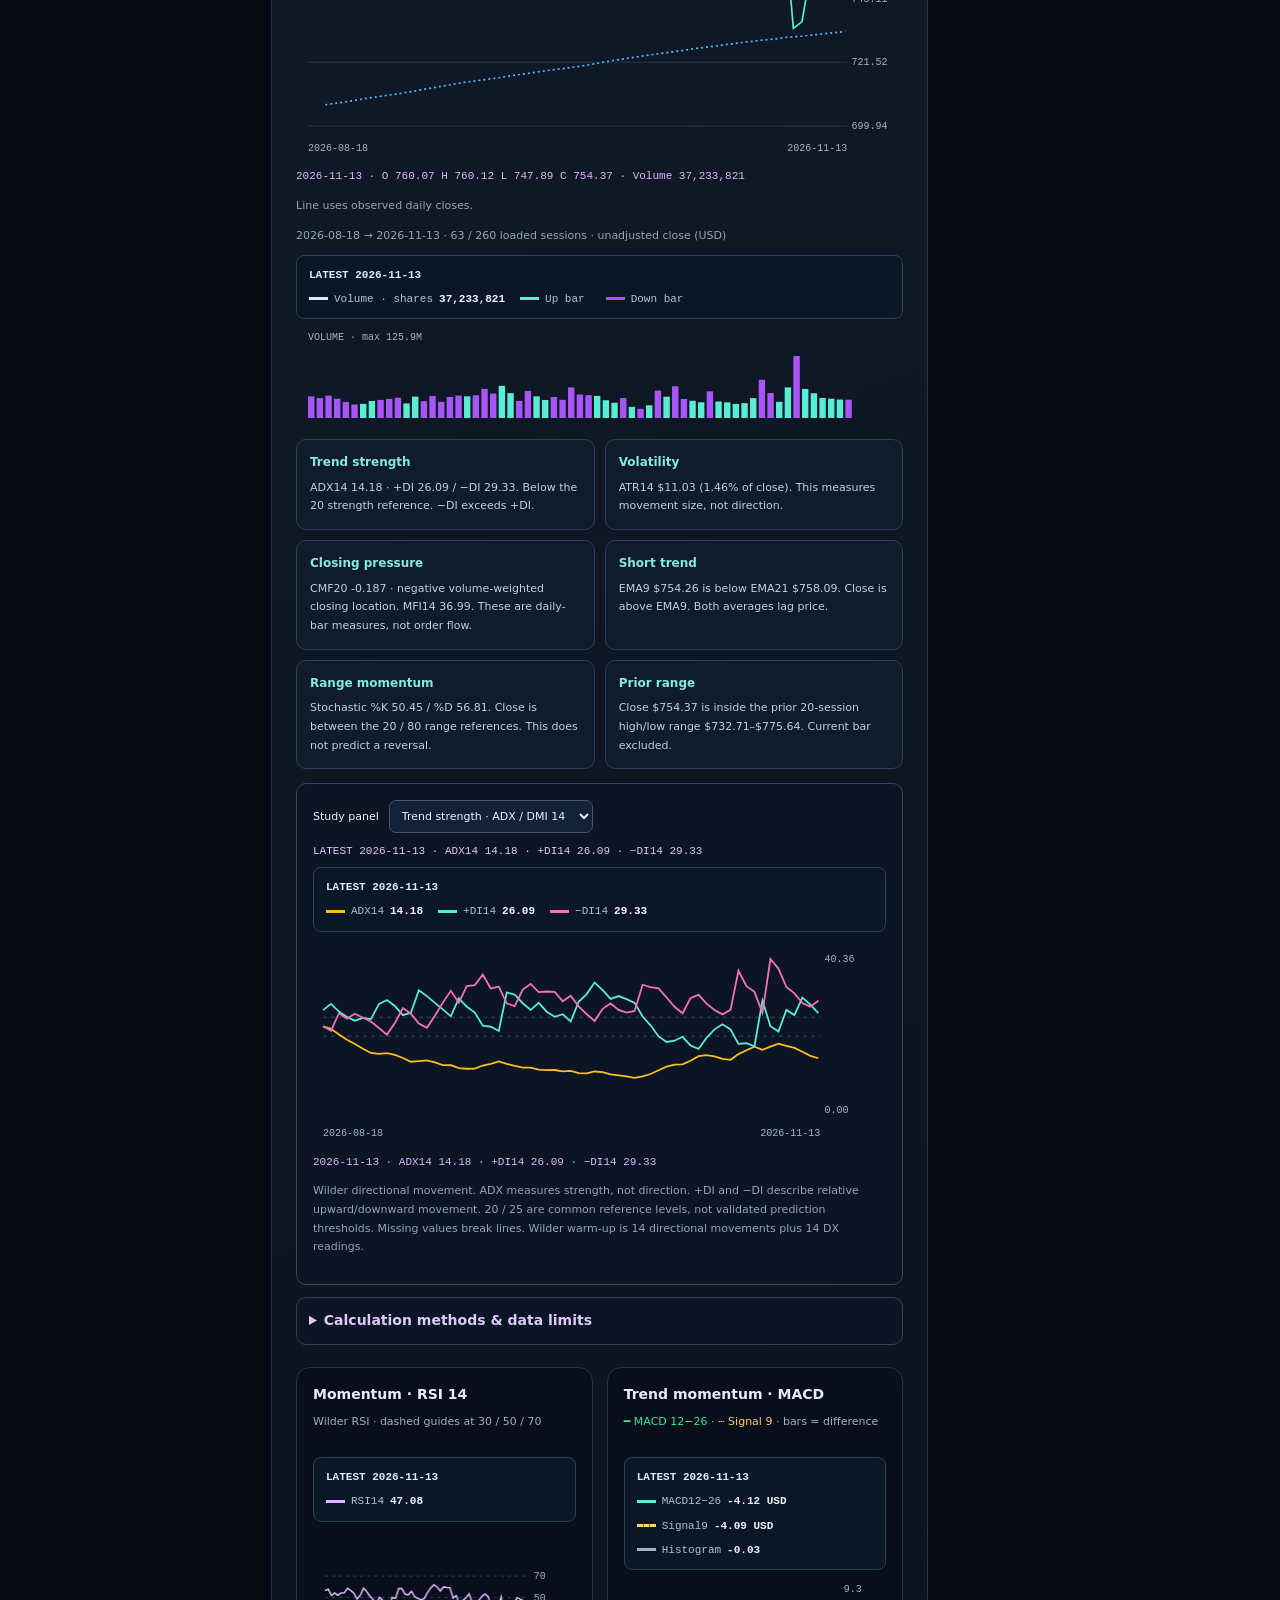
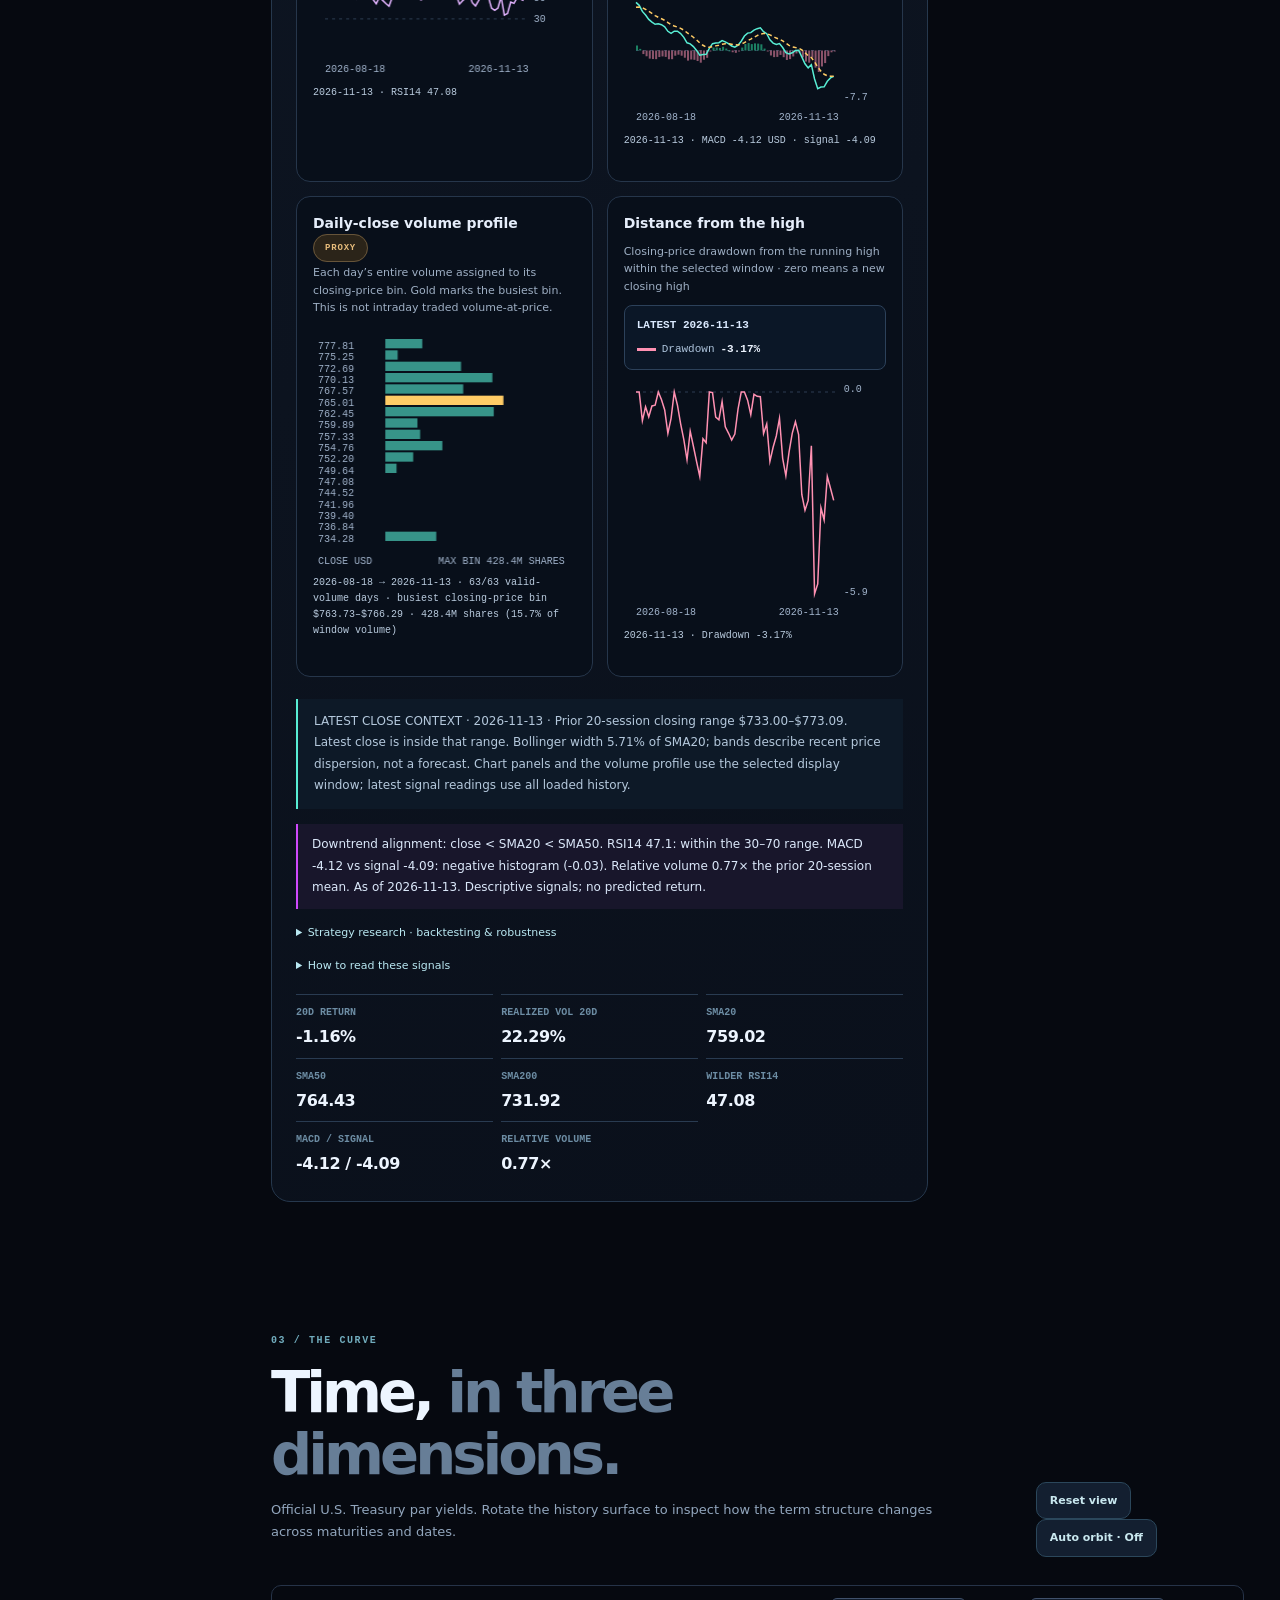
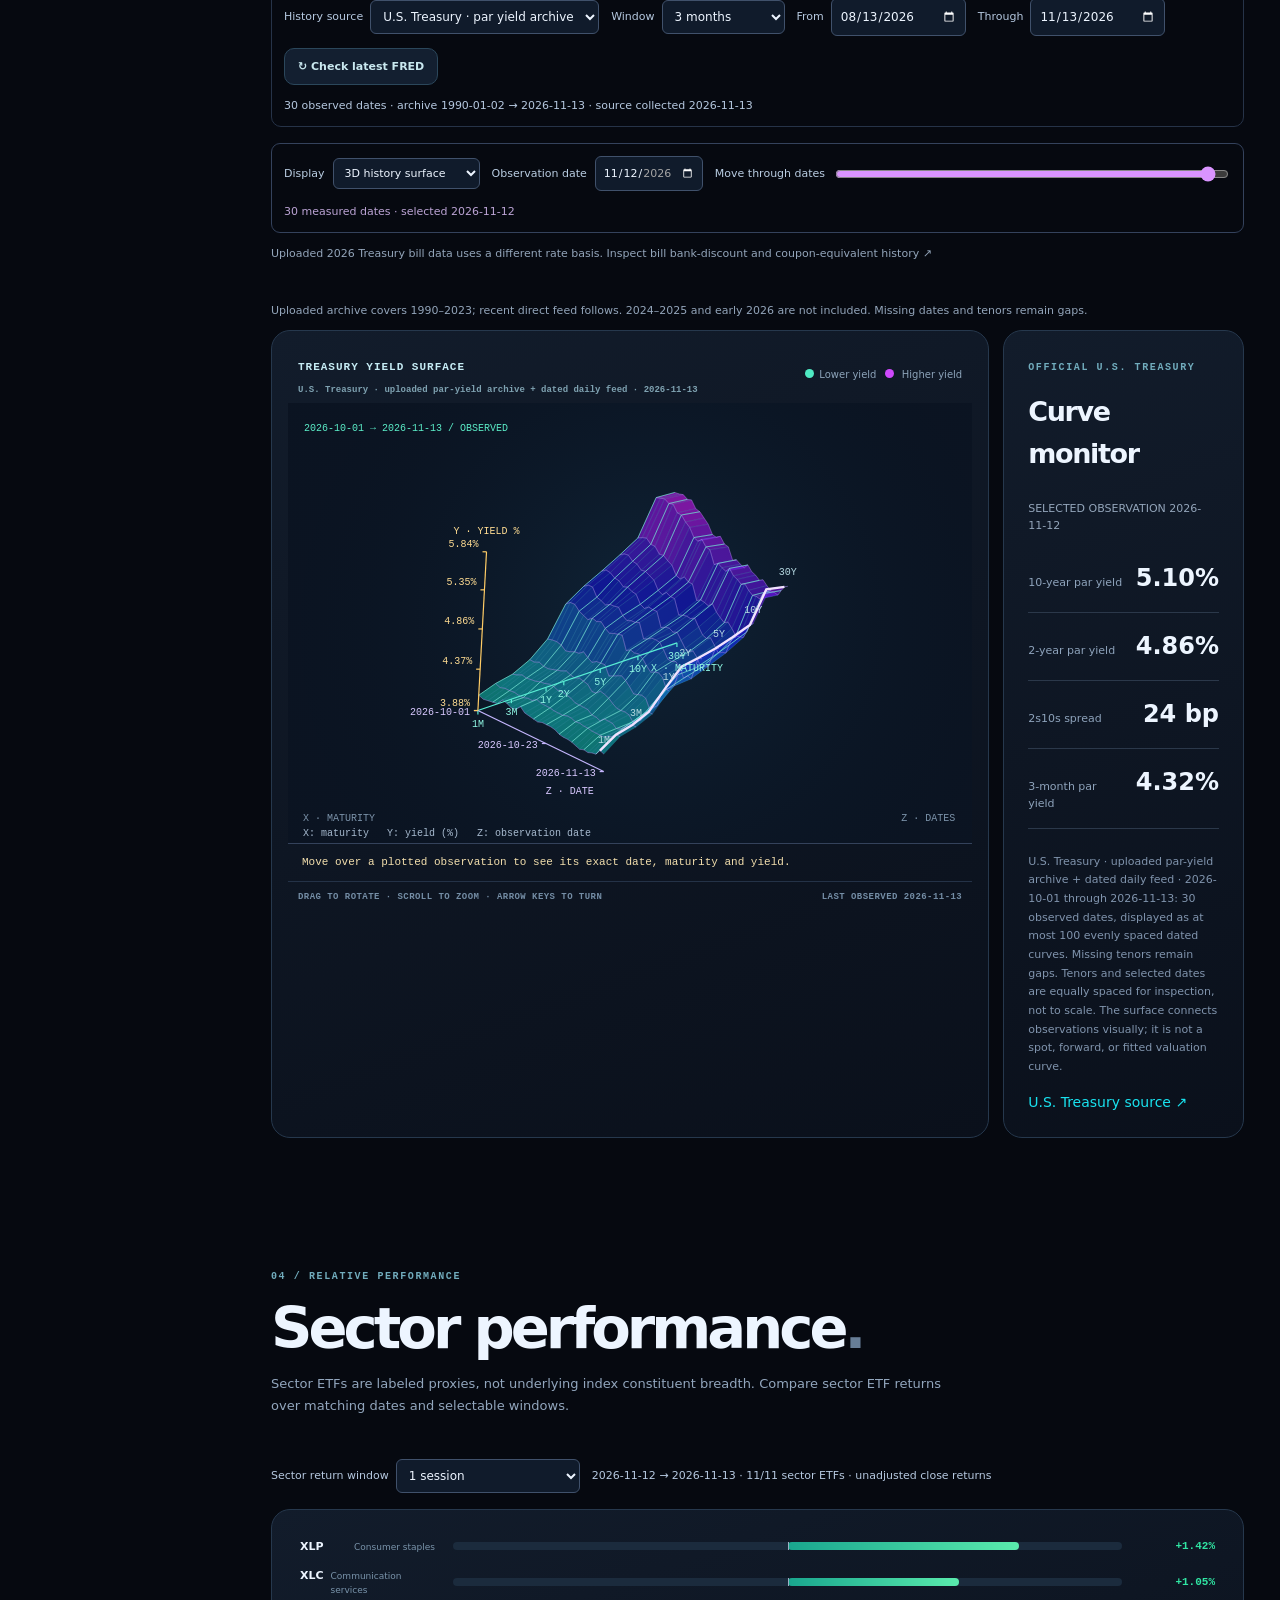
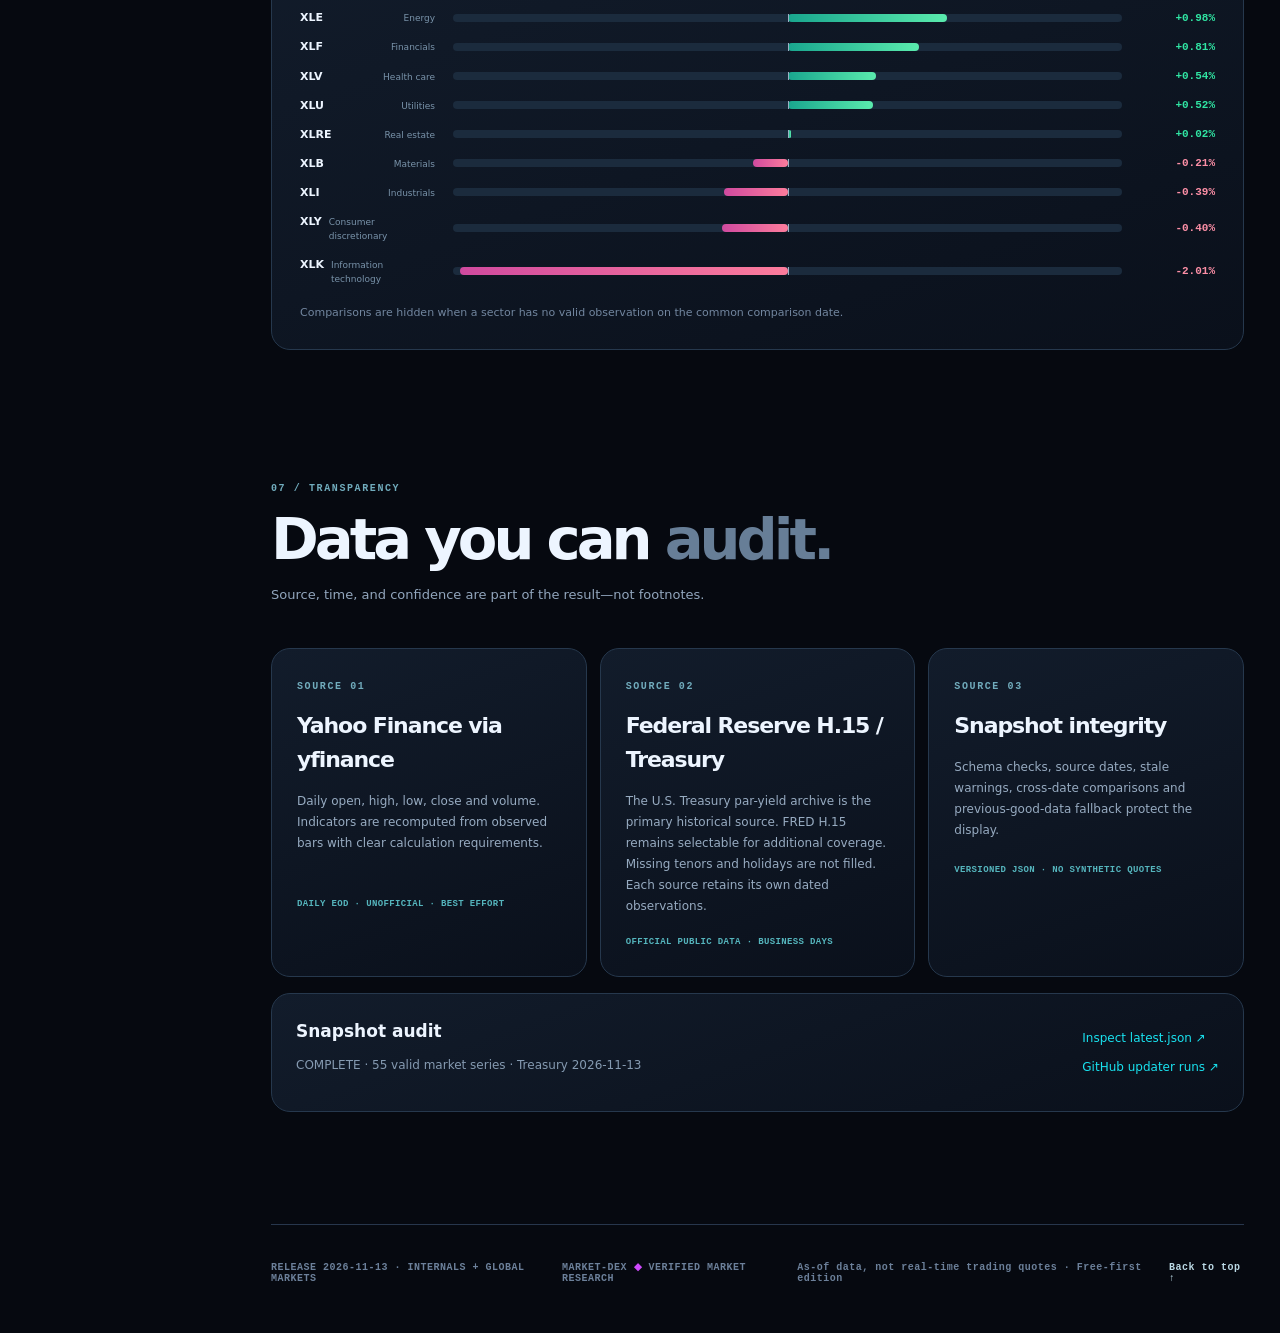
==== commit 62c2afd2: "Add source-backed trading rules, market analysis and SEC fundamental labs; improve chart overlay fee" ====
--- a/index.html
+++ b/index.html
@@ -9,17 +9,17 @@
 <script src="rates-data.js?v=research-20261113"></script>
 <title>MARKET-DEX | Market Intelligence Terminal</title>
 <link href="assets/logo-mini.png" rel="icon" type="image/png"/><link href="styles.css?v=research-20261113" rel="stylesheet"/>
-<script defer="" src="views.js?v=research-20261113"></script><script defer="" src="sound.js?v=research-20261113"></script><script defer="" src="lab.js?v=research-20261113"></script><script defer="" src="explore-math.js?v=research-20261113"></script><script defer="" src="explore.js?v=research-20261113"></script><script defer src="technical-cursor.js?v=legend-20261113"></script><script defer src="technical-studies.js?v=studies-20261113"></script><script defer src="technical-insights.js?v=legend-20261113"></script><script defer="" src="technical.js?v=legend-20261113"></script><script defer="" src="curve-math.js?v=research-20261113"></script><script defer="" src="app.js?v=close-recheck-20261113"></script>
+<script defer="" src="views.js?v=research-20261113"></script><script defer="" src="sound.js?v=research-20261113"></script><script defer="" src="lab.js?v=research-20261113"></script><script defer="" src="explore-math.js?v=research-20261113"></script><script defer="" src="explore.js?v=research-20261113"></script><script defer src="technical-cursor.js?v=legend-20261113"></script><script defer src="technical-studies.js?v=studies-20261113"></script><script defer src="technical-insights.js?v=legend-20261113"></script><script defer="" src="technical.js?v=chart-ride-20261114"></script><script defer="" src="curve-math.js?v=research-20261113"></script><script defer="" src="app.js?v=close-recheck-20261113"></script>
 <link rel="stylesheet" href="economy.css?v=research-20261113"/><script defer src="economy.js?v=history-20261113b"></script>
 <link rel="stylesheet" href="technical-workspace.css?v=legend-20261113"/>
-<script defer src="quant-workspace.js?v=neon-attacks-20261114"></script></head>
+<script defer src="quant-workspace.js?v=chrome-feedback-20261114"></script></head>
 <body>
 <div aria-hidden="true" class="ambient"></div>
 <div class="shell">
 <aside aria-label="Primary navigation" class="rail">
 <a aria-label="Market Dex home" class="rail-brand" href="#top"><span class="glyph">M<span>✦</span></span><span>MARKET<span class="accent">·</span>DEX<small>INTELLIGENCE SYSTEM</small></span></a>
 <div class="rail-divide"></div><p class="rail-kicker">TERMINAL</p>
-<nav class="nav"><a class="on" href="#top"><span>◉</span> Command</a><a href="#markets"><span>◫</span> Market monitor</a><a href="#research"><span>⌁</span> Company lens</a><a href="#rates"><span>▱</span> Treasury 3D</a><a href="#breadth"><span>⥁</span> Sector performance</a><a href="#internals"><span>◬</span> Market internals</a><a href="#global"><span>◎</span> Global markets</a><a href="#lab"><span>✧</span> Experimental Lab</a><a href="#economy"><span>▥</span> Economic monitor</a><a href="#sources"><span>☷</span> Data provenance</a></nav>
+<nav class="nav"><a class="on" href="#top"><span>◉</span> Command</a><a href="#markets"><span>◫</span> Market monitor</a><a href="#research"><span>⌁</span> Company lens</a><a href="#rates"><span>▱</span> Treasury 3D</a><a href="#breadth"><span>⥁</span> Sector performance</a><a href="#internals"><span>◬</span> Market internals</a><a href="#global"><span>◎</span> Global markets</a><a href="#lab"><span>✧</span> Experimental Lab</a><a href="#economy"><span>▥</span> Economic monitor</a><a href="research-labs.html#rules"><span>≋</span> Trading rules</a><a href="research-labs.html#analysis"><span>⌁</span> Market analysis</a><a href="research-labs.html#fundamentals"><span>▤</span> Fundamental lab</a><a href="#sources"><span>☷</span> Data provenance</a></nav>
 <p class="rail-kicker" style="margin-top:27px">THE ROADMAP</p><div class="rail-soon"><span>◈</span> Options intelligence <i>PHASE 2</i></div><div class="rail-soon"><span>◎</span> Portfolio sphere <i>PHASE 2</i></div><div class="rail-soon"><span>✧</span> ORBITAL cosmos <i>PHASE 3</i></div>
 <div class="rail-foot"><div class="status-dot" id="railDot"></div><span id="railStatus">Waiting for verified snapshot</span><small>DAILY EOD · 5:00 PM NEW YORK</small></div>
 </aside>
@@ -27,7 +27,7 @@
 <header class="topbar"><div class="breadcrumb">MARKET-DEX <span>/</span> COMMAND</div><div class="search-wrap"><label class="sr" for="search">Search loaded ticker</label><span>⌕</span><input aria-label="Search covered symbols" autocomplete="off" id="search" placeholder="Search a covered symbol  /" spellcheck="false" type="search"/><div class="search-dropdown" hidden="" id="searchResults"></div></div><span class="chip" id="topStatus">AWAITING DATA</span><button aria-pressed="false" class="quiet-btn" id="soundToggle" type="button">♪ Enable sound</button><button class="quiet-btn" id="soundReplay" type="button" title="Preview the current startup sound">♪ Test sound</button><button class="quiet-btn" id="soundSettings" type="button" title="Audio player and volume controls">♫</button><span id="soundStatus" class="sr" role="status"></span><button class="quiet-btn" id="refreshBtn" title="Reload the newest published snapshot" type="button">↻ Refresh</button></header>
 <main id="top"><nav aria-label="Research views" class="view-switcher"><a href="#top">← Command home</a><div><a href="#internals">Market Internals</a><a href="#global">Global Markets</a><a href="#lab">Experimental Lab</a><a href="#economy">Economic monitor</a></div></nav>
 <details aria-label="Data refresh notice" class="data-notice compact-notice"><summary><strong>DAILY DATA · SCHEDULED 5:00 PM NEW YORK</strong><small>Data details</small></summary><p>The main refresh starts Monday–Friday at 5 PM ET, with stock close rechecks scheduled for 5:05 and 6:05 PM ET. Publication follows data collection, processing and deployment; GitHub Actions or providers may delay it. Early daily bars can be revised. Prices are dated daily closes, not live quotes. Check each observation date; holidays, outages and cached data can leave older values. Refresh reloads the published snapshot.</p></details>
-<section aria-label="Market Dex command home" class="hero reveal"><div class="hero-copy"><div class="kicker"><span class="pip"></span> MARKET RESEARCH / VERIFIED DATA</div><h1>Markets, <em>decoded.</em></h1><p>An independent market intelligence workspace. One ticker, one dated source of truth, and a clearer picture across price, sectors, and the Treasury curve.</p><div class="hero-actions"><a class="primary" href="#markets">Enter the terminal <span>↗</span></a><a class="secondary" href="#rates">Explore 3D Treasury <span>↗</span></a><a class="secondary internals-cta" href="#internals">Explore market internals <span>↗</span></a><a class="secondary globe-cta" href="#global">Explore global markets <span>↗</span></a><a class="secondary" href="#lab">Experimental Lab <span>↗</span></a><a class="secondary" href="#economy">Economic monitor <span>↗</span></a></div><div class="hero-metadata"><span>◌ FREE-FIRST RESEARCH</span><span>•</span><span>NO FABRICATED LIVE TICKS</span><span>•</span><span>NEW YORK TIME</span></div></div><div class="hero-logo"><div class="hero-halo"></div><iframe title="Market-DEX animated bull and bear logo" src="assets/loading-animation.html" sandbox="allow-scripts" style="width:100%;height:420px;border:0" loading="eager"></iframe><div class="hero-caption"><span>THE SIGNAL</span><b>PRICE × POSITIONING × PERSPECTIVE</b></div></div></section>
+<section aria-label="Market Dex command home" class="hero reveal"><div class="hero-copy"><div class="kicker"><span class="pip"></span> MARKET RESEARCH / VERIFIED DATA</div><h1>Markets, <em>decoded.</em></h1><p>An independent market intelligence workspace. One ticker, one dated source of truth, and a clearer picture across price, sectors, and the Treasury curve.</p><div class="hero-actions"><a class="primary" href="#markets">Enter the terminal <span>↗</span></a><a class="secondary" href="#rates">Explore 3D Treasury <span>↗</span></a><a class="secondary internals-cta" href="#internals">Explore market internals <span>↗</span></a><a class="secondary globe-cta" href="#global">Explore global markets <span>↗</span></a><a class="secondary" href="#lab">Experimental Lab <span>↗</span></a><a class="secondary" href="#economy">Economic monitor <span>↗</span></a><a class="secondary" href="research-labs.html#rules">Research labs <span>↗</span></a></div><div class="hero-metadata"><span>◌ FREE-FIRST RESEARCH</span><span>•</span><span>NO FABRICATED LIVE TICKS</span><span>•</span><span>NEW YORK TIME</span></div></div><div class="hero-logo"><div class="hero-halo"></div><iframe title="Market-DEX animated bull and bear logo" src="assets/loading-animation.html" sandbox="allow-scripts" style="width:100%;height:420px;border:0" loading="eager"></iframe><div class="hero-caption"><span>THE SIGNAL</span><b>PRICE × POSITIONING × PERSPECTIVE</b></div></div></section>
 <section class="system-strip"><div><span class="pip"></span><b id="asofHeadline">FIRST VERIFIED RUN PENDING</b><small id="asofDetail">The website never substitutes sample market prices.</small></div><div class="system-side"><span id="coverageCount">0 / 35 securities</span><span id="treasuryCoverage">Treasury pending</span><span id="generatedAt">Not generated</span></div></section>
 <section class="section reveal" id="markets"><div class="section-heading"><div><span class="eyebrow">01 / THE TAPE</span><h2>Market command<span class="dim">.</span></h2><p>Observed daily closes with explicit observation dates. Cards update from the same committed snapshot.</p></div><div class="overline">INDEX / GLOBAL / RATES / MACRO</div></div><div class="watch-grid" id="watchGrid"><div class="empty-card">Awaiting a verified end-of-day price snapshot from yfinance.</div></div><div class="row-note"><span>All changes compare consecutive observed daily closes, not streaming prices.</span><a href="#sources">Data methodology ↗</a></div></section>
 <section class="section reveal" id="research"><div class="section-heading"><div><span class="eyebrow">02 / SECURITY INTELLIGENCE</span><h2>One security. <span class="dim">Full context.</span></h2><p>Search and select any security in the maintained collection. Missing signals remain missing.</p></div><div><label class="field-caption" for="symbolSelect">COVERED SECURITY</label><select aria-label="Selected instrument" class="symbol-select" id="symbolSelect"><option value="SPY">SPY</option></select></div></div><div class="research-grid"><div class="glass large"><div class="panel-header"><div><span class="eyebrow">PRICE OBSERVATION</span><h3 id="companyName">Select a covered instrument</h3><div class="muted small" id="companyMeta">No data loaded</div></div><span class="data-tag" id="quoteTag">PENDING</span></div><div class="price-head"><div><b id="companyPrice">—</b><span id="companyChange">—</span></div><div class="small muted" id="companyDate">Last observed close unavailable</div></div><div class="chart-controls"><label>Price window <select id="priceRange"><option value="ytd">YTD</option><option value="21">1 month</option><option selected="" value="63">3 months</option><option value="126">6 months</option><option value="252">1 year</option><option value="0">All available</option></select></label><label><input type="checkbox" id="bollingerToggle"/> Bollinger 20 ±2σ</label><span>Close · <i class="key sma20"></i> SMA20 · <i class="key sma50"></i> SMA50 · <i class="key sma200"></i> SMA200</span></div><canvas aria-label="Dated closing price history" class="price-canvas" height="248" id="priceCanvas"></canvas><p class="small muted" id="priceCoverage"></p><canvas aria-label="Daily observed trading volume" class="volume-canvas" id="volumeCanvas"></canvas><div class="indicator-grid"><article class="indicator-chart"><h4>Momentum · RSI 14</h4><p>Wilder RSI · dashed guides at 30 / 50 / 70</p><canvas id="rsiCanvas" aria-label="Wilder RSI fourteen-session history with thirty and seventy guides"></canvas><output id="rsiReadout"></output></article><article class="indicator-chart"><h4>Trend momentum · MACD</h4><p><span class="pos">━ MACD 12−26</span> · <span class="signal-key">┄ Signal 9</span> · bars = difference</p><canvas id="macdCanvas" aria-label="MACD and signal histories with positive and negative histogram"></canvas><output id="macdReadout"></output></article><article class="indicator-chart"><h4>Daily-close volume profile <span class="chip">PROXY</span></h4><p>Each day’s entire volume assigned to its closing-price bin. Gold marks the busiest bin. This is not intraday traded volume-at-price.</p><canvas id="profileCanvas" aria-label="Daily-close volume profile proxy by closing-price bucket"></canvas><output id="profileReadout"></output></article><article class="indicator-chart drawdown-panel"><h4>Distance from the high</h4><p>Closing-price drawdown from the running high within the selected window · zero means a new closing high</p><canvas id="drawdownCanvas" aria-label="Closing price drawdown percentage from selected-window running high"></canvas><output id="drawdownReadout"></output></article></div><div id="technicalDetail" class="technical-detail"></div><div aria-live="polite" class="technical-summary" id="technicalSummary"></div><details class="indicator-methods"><summary>How to read these signals</summary><p>SMA20/50/200 use 20/50/200 observed closes. RSI14 uses Wilder smoothing, seeded with the first 14 changes; above 70 indicates strong/extended momentum and below 30 weak/oversold momentum, neither guarantees reversal. MACD is EMA12 minus EMA26, with an EMA9 signal seeded from its first 9 valid values. Relative volume compares the latest volume with the previous 20 observed sessions. Indicators use all loaded history before the chart window is selected. Prices are unadjusted and splits/dividends may distort signals. Bollinger Bands use SMA20 ±2 population standard deviations of the last 20 closes; touching a band does not establish a reversal. Drawdown uses the selected window’s running highest close. The prior 20-session closing range excludes the latest close and is context, not a guaranteed support/resistance level. RSI and MACD are calculated before filtering the display window. Missing history is never filled. <a href="https://www.fidelity.com/learning-center/trading-investing/technical-analysis" target="_blank" rel="noopener">Indicator education ↗</a></p></details><div class="metric-row" id="companyMetrics"><span>—</span></div></div><div class="glass side-panel"><span class="eyebrow">EVIDENCE LEDGER</span><h3>Know your source.</h3><div class="ledger" id="quoteLedger"><p>Market prices are not populated until a validated updater successfully runs.</p></div><div class="source-disclaimer">Daily closes are not intraday quotes. All signals are descriptive, not recommendations.</div></div></div></section>
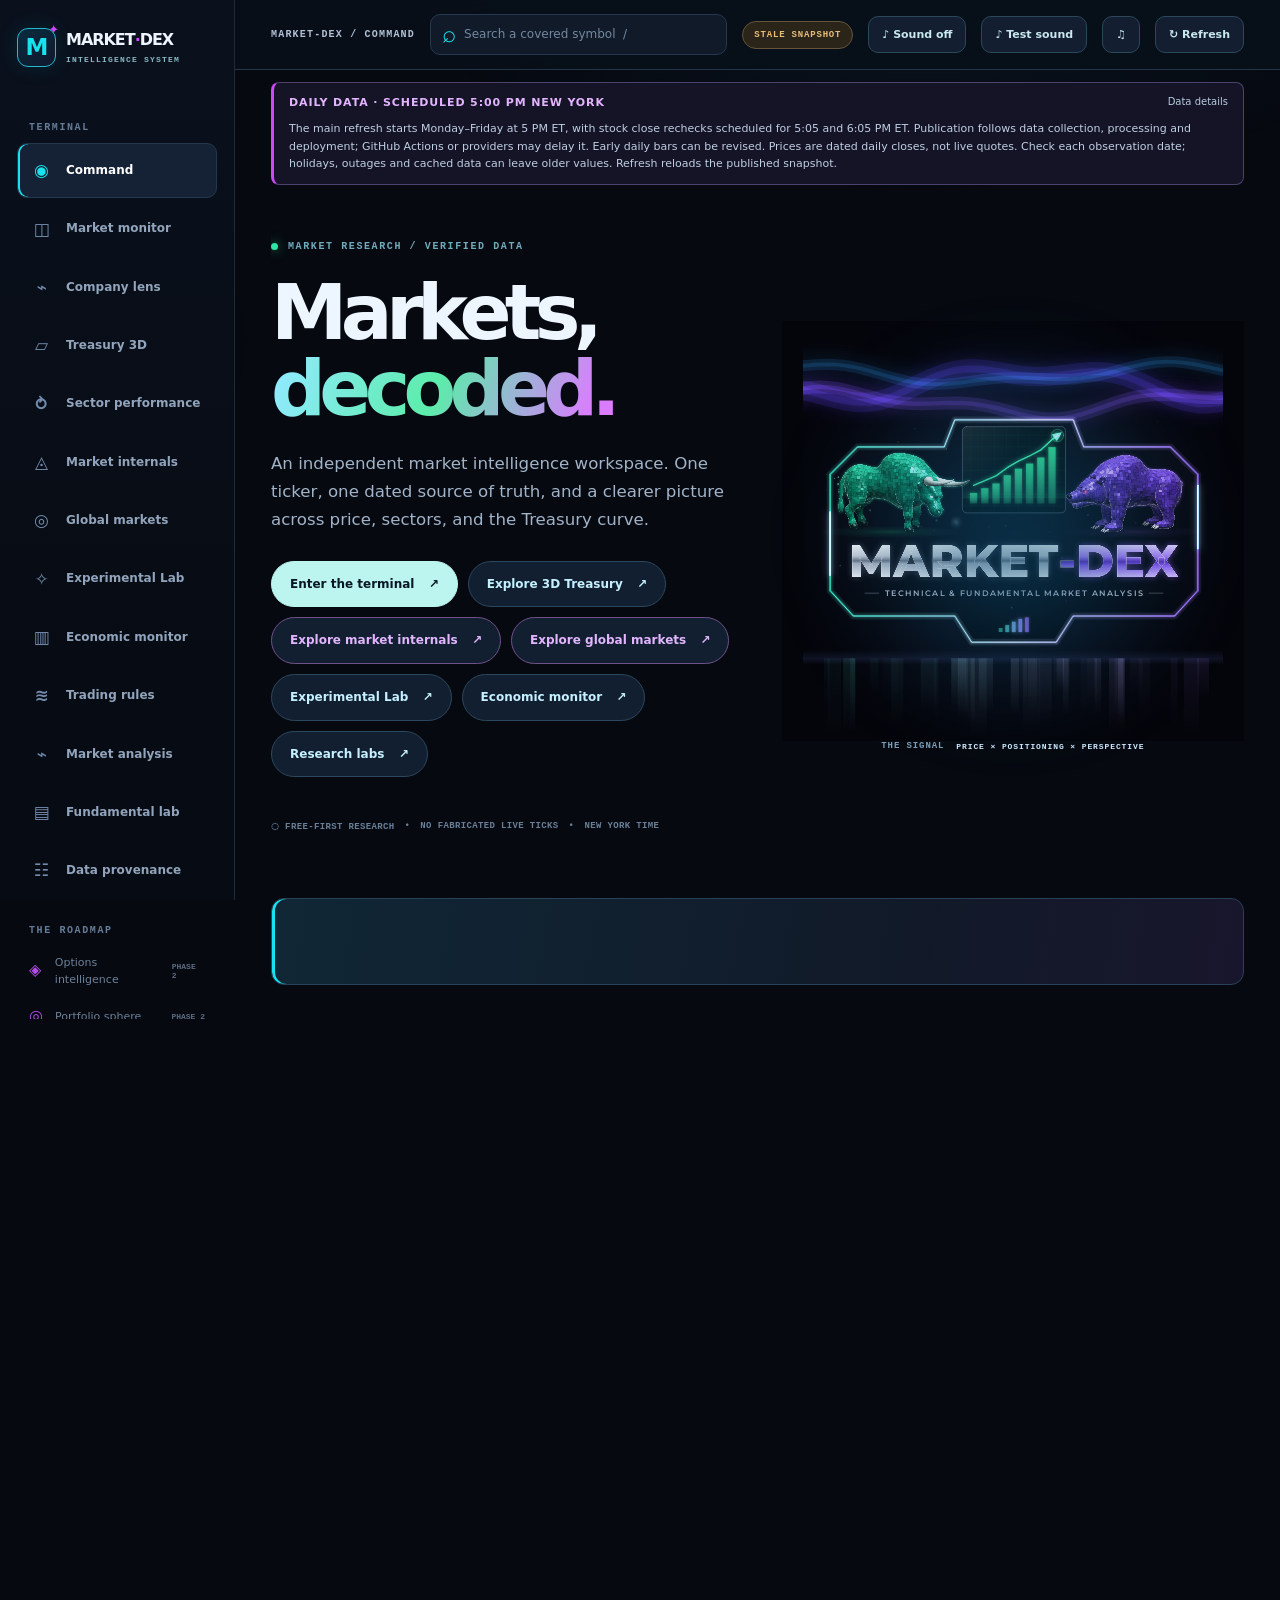
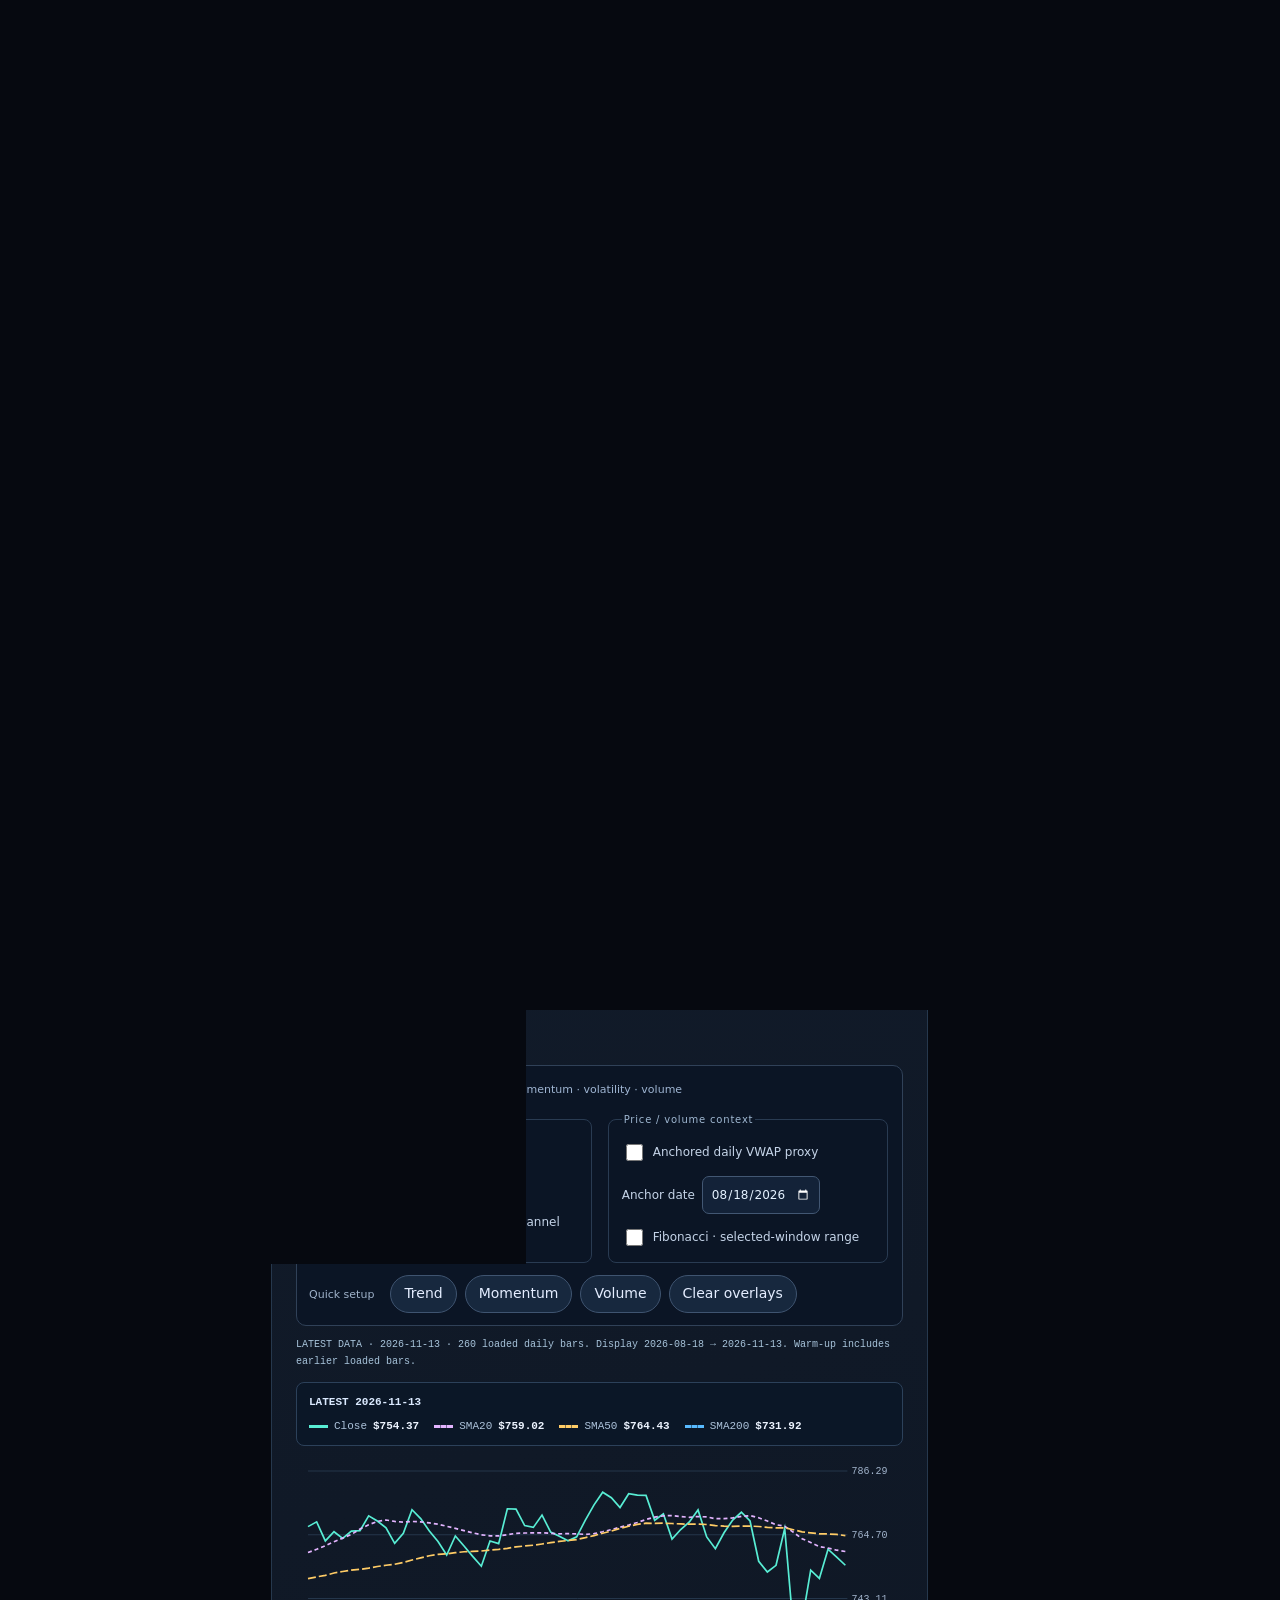
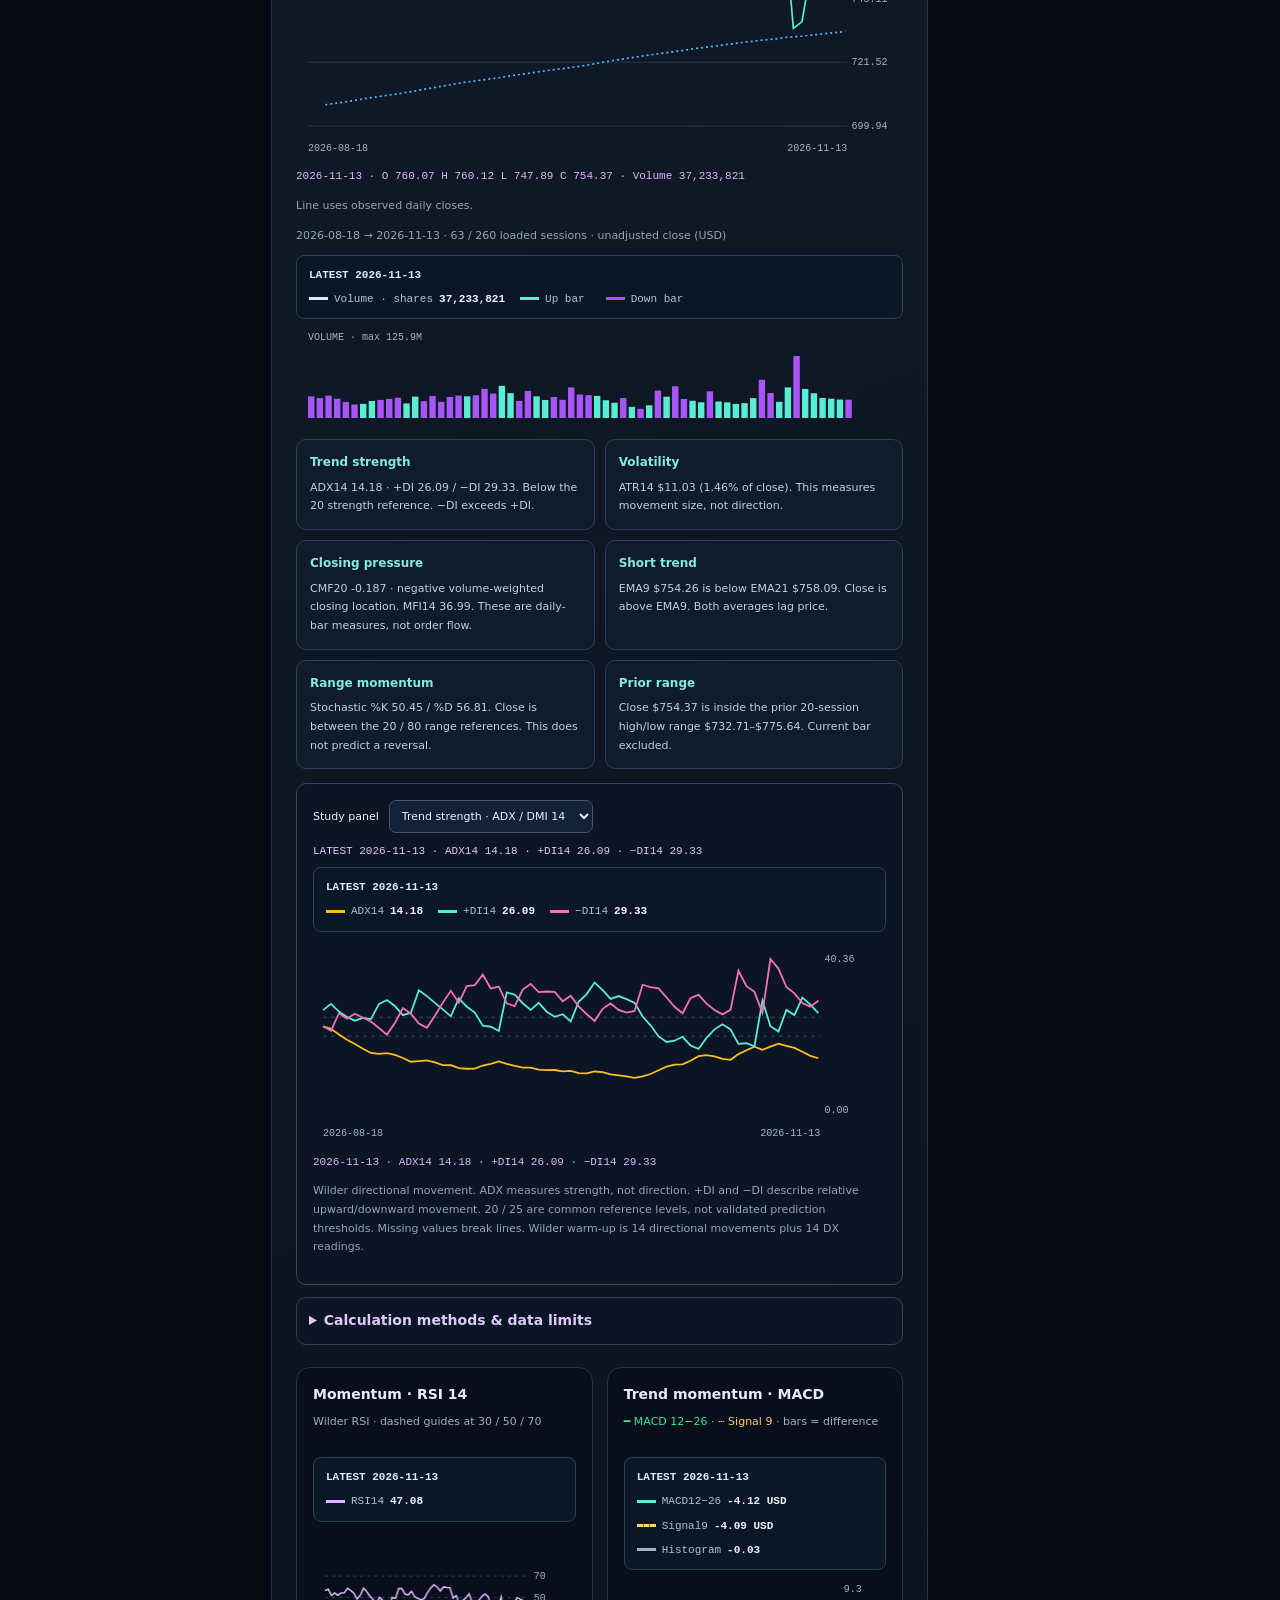
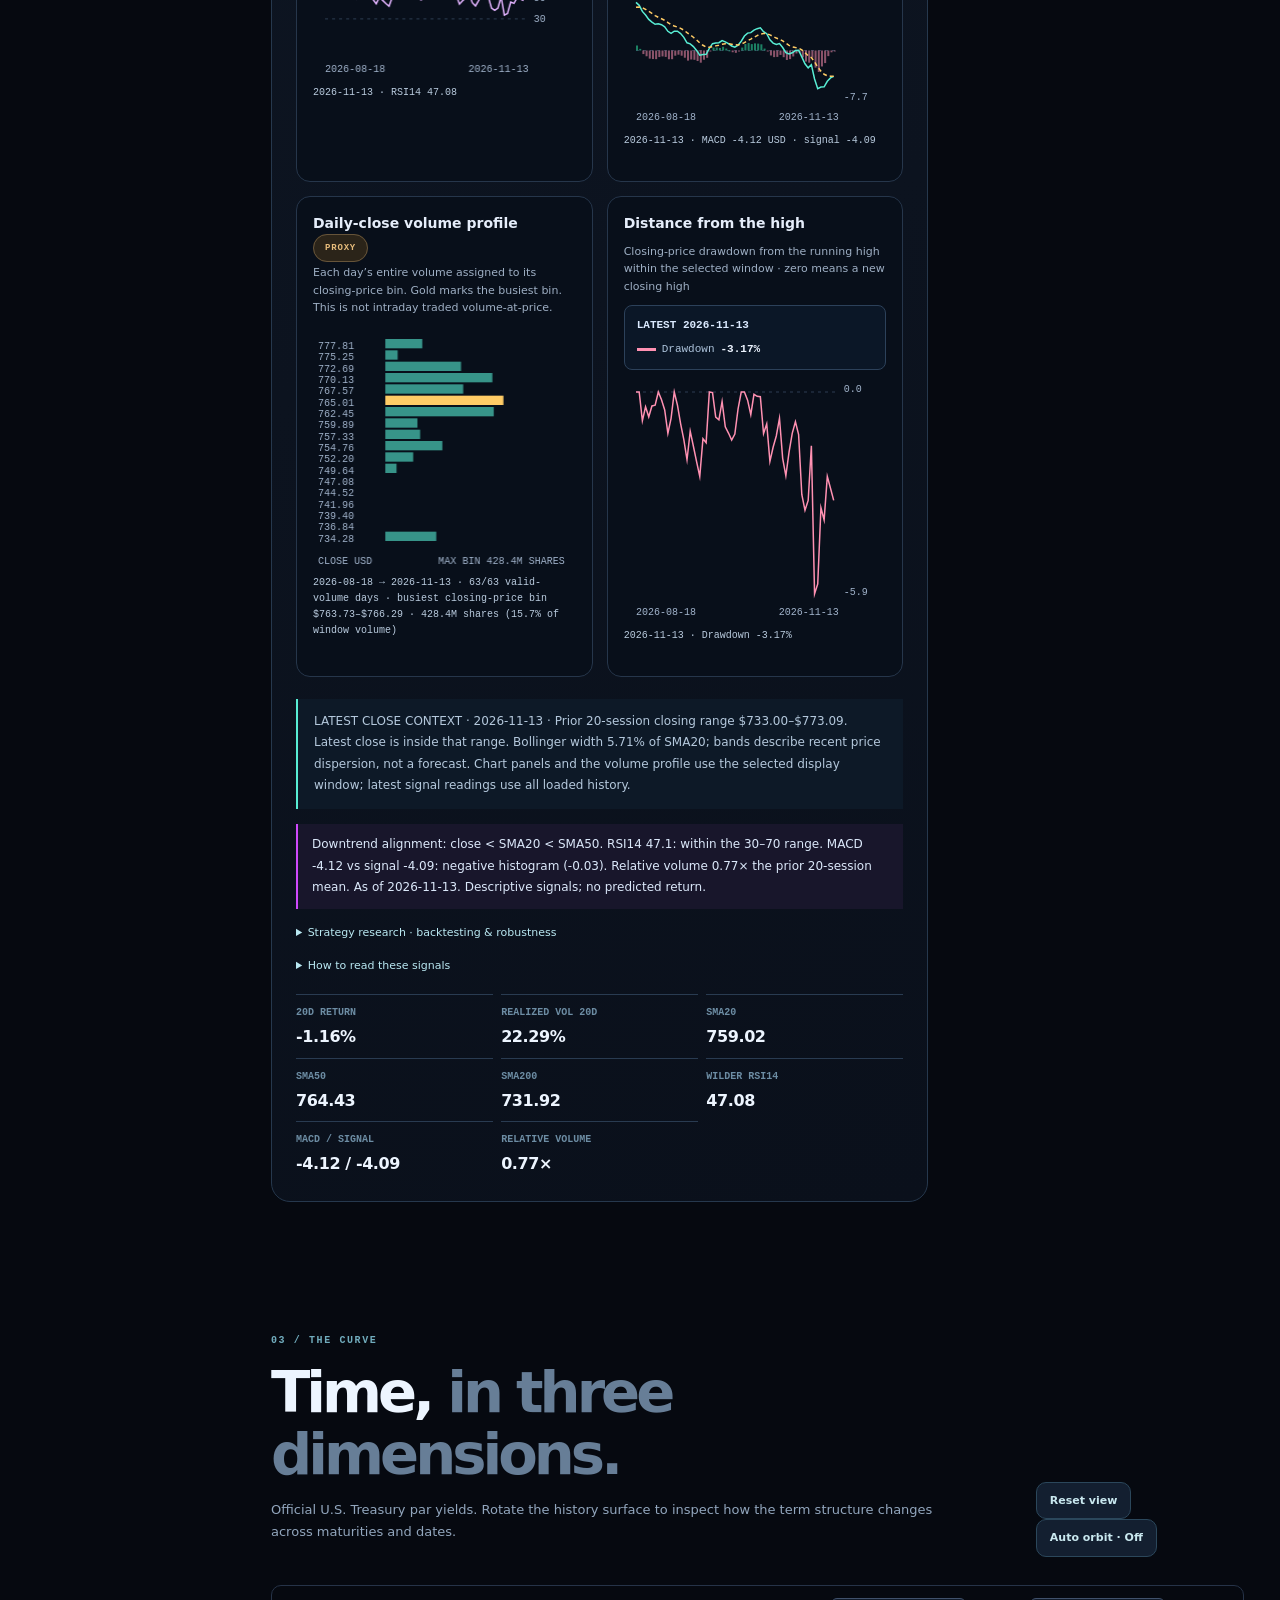
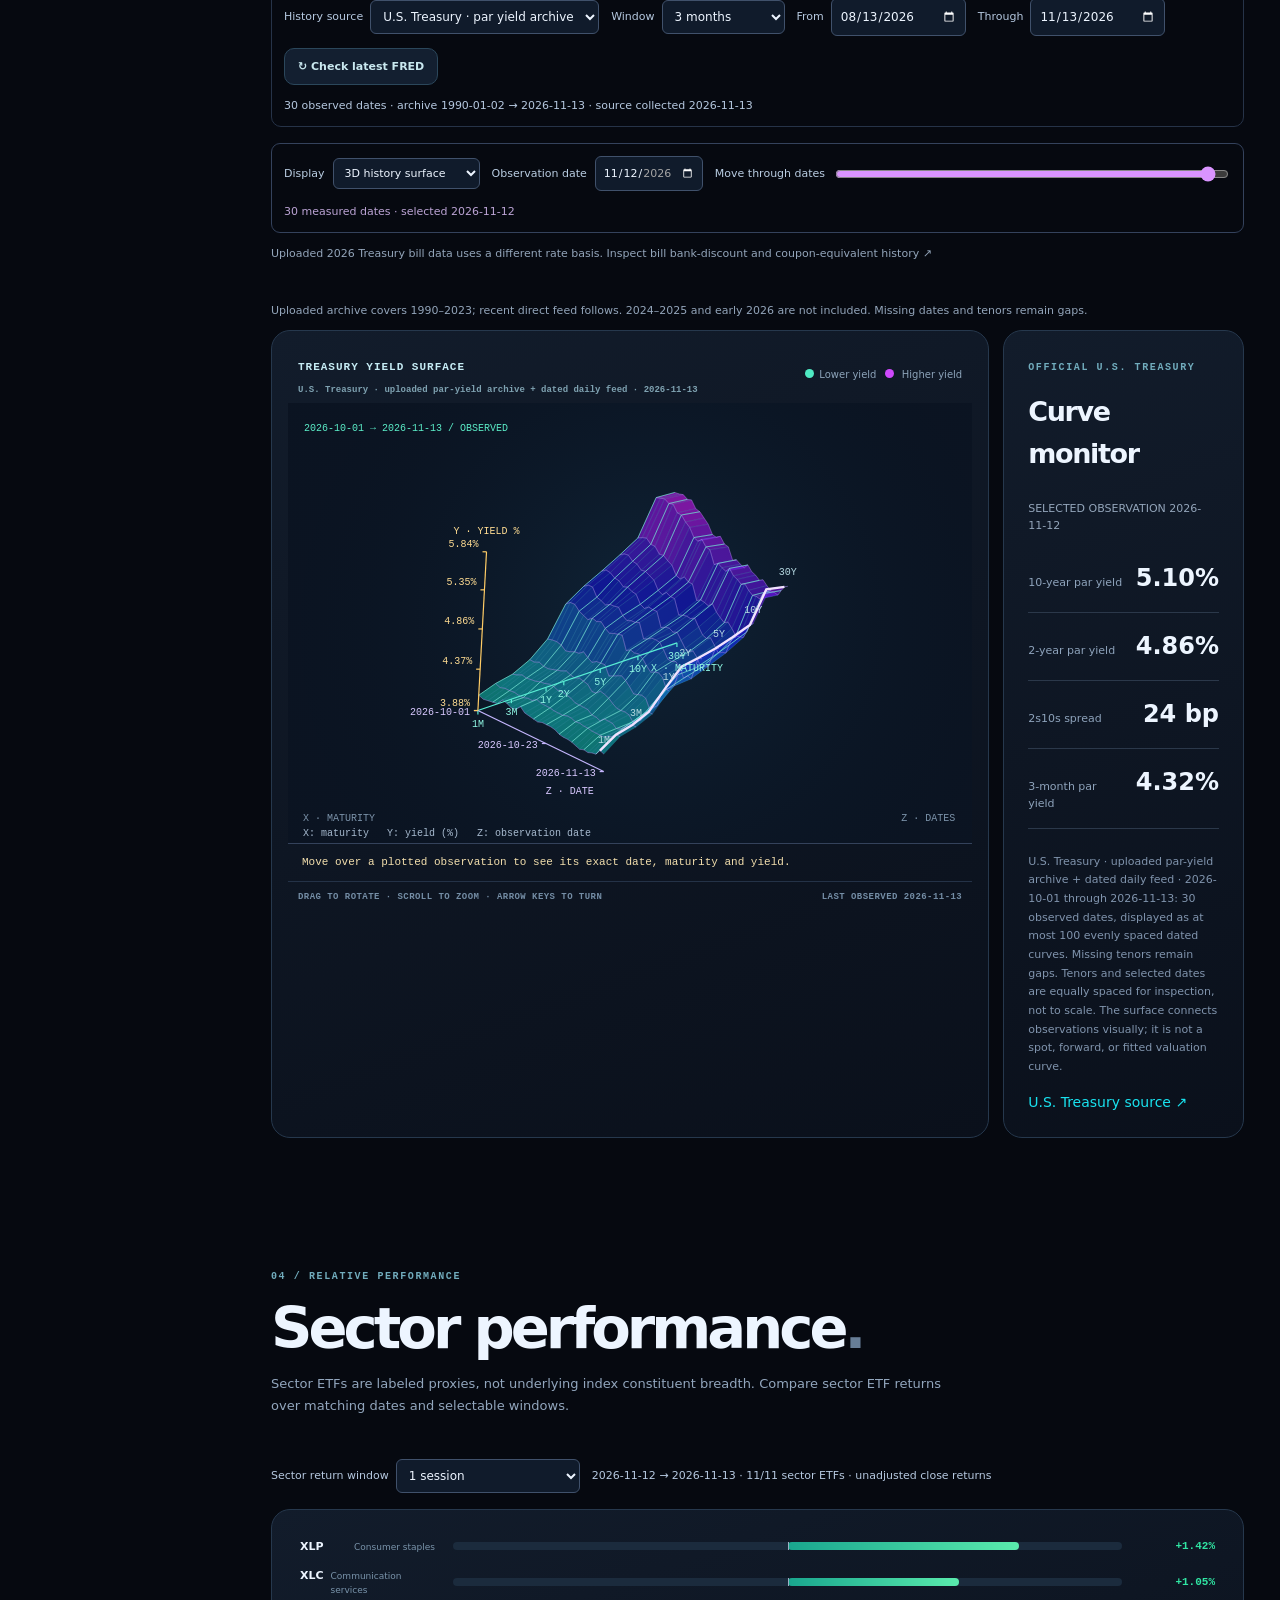
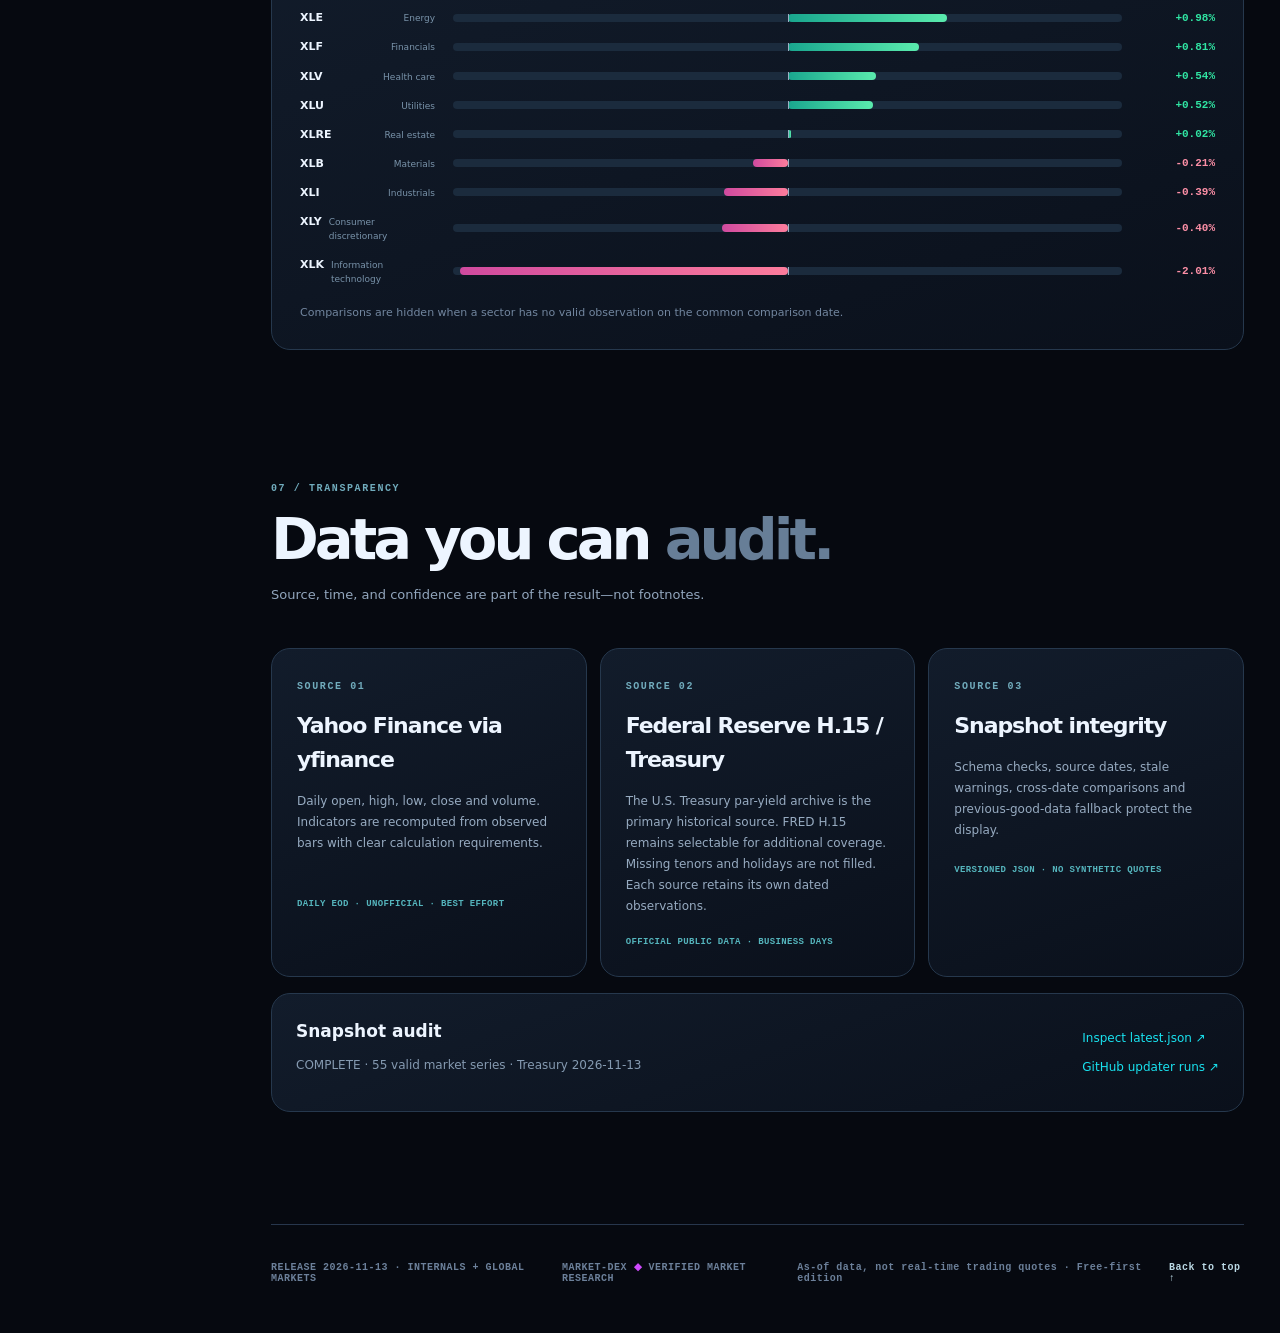
==== commit eb13c883: "Wait for valid chart prices before enabling animal previews" ====
--- a/index.html
+++ b/index.html
@@ -12,7 +12,7 @@
 <script defer="" src="views.js?v=research-20261113"></script><script defer="" src="sound.js?v=research-20261113"></script><script defer="" src="lab.js?v=research-20261113"></script><script defer="" src="explore-math.js?v=research-20261113"></script><script defer="" src="explore.js?v=research-20261113"></script><script defer src="technical-cursor.js?v=legend-20261113"></script><script defer src="technical-studies.js?v=studies-20261113"></script><script defer src="technical-insights.js?v=legend-20261113"></script><script defer="" src="technical.js?v=chart-ride-20261114"></script><script defer="" src="curve-math.js?v=research-20261113"></script><script defer="" src="app.js?v=close-recheck-20261113"></script>
 <link rel="stylesheet" href="economy.css?v=research-20261113"/><script defer src="economy.js?v=history-20261113b"></script>
 <link rel="stylesheet" href="technical-workspace.css?v=legend-20261113"/>
-<script defer src="quant-workspace.js?v=chrome-feedback-20261114"></script></head>
+<script defer src="quant-workspace.js?v=chrome-ready-20261114"></script></head>
 <body>
 <div aria-hidden="true" class="ambient"></div>
 <div class="shell">
